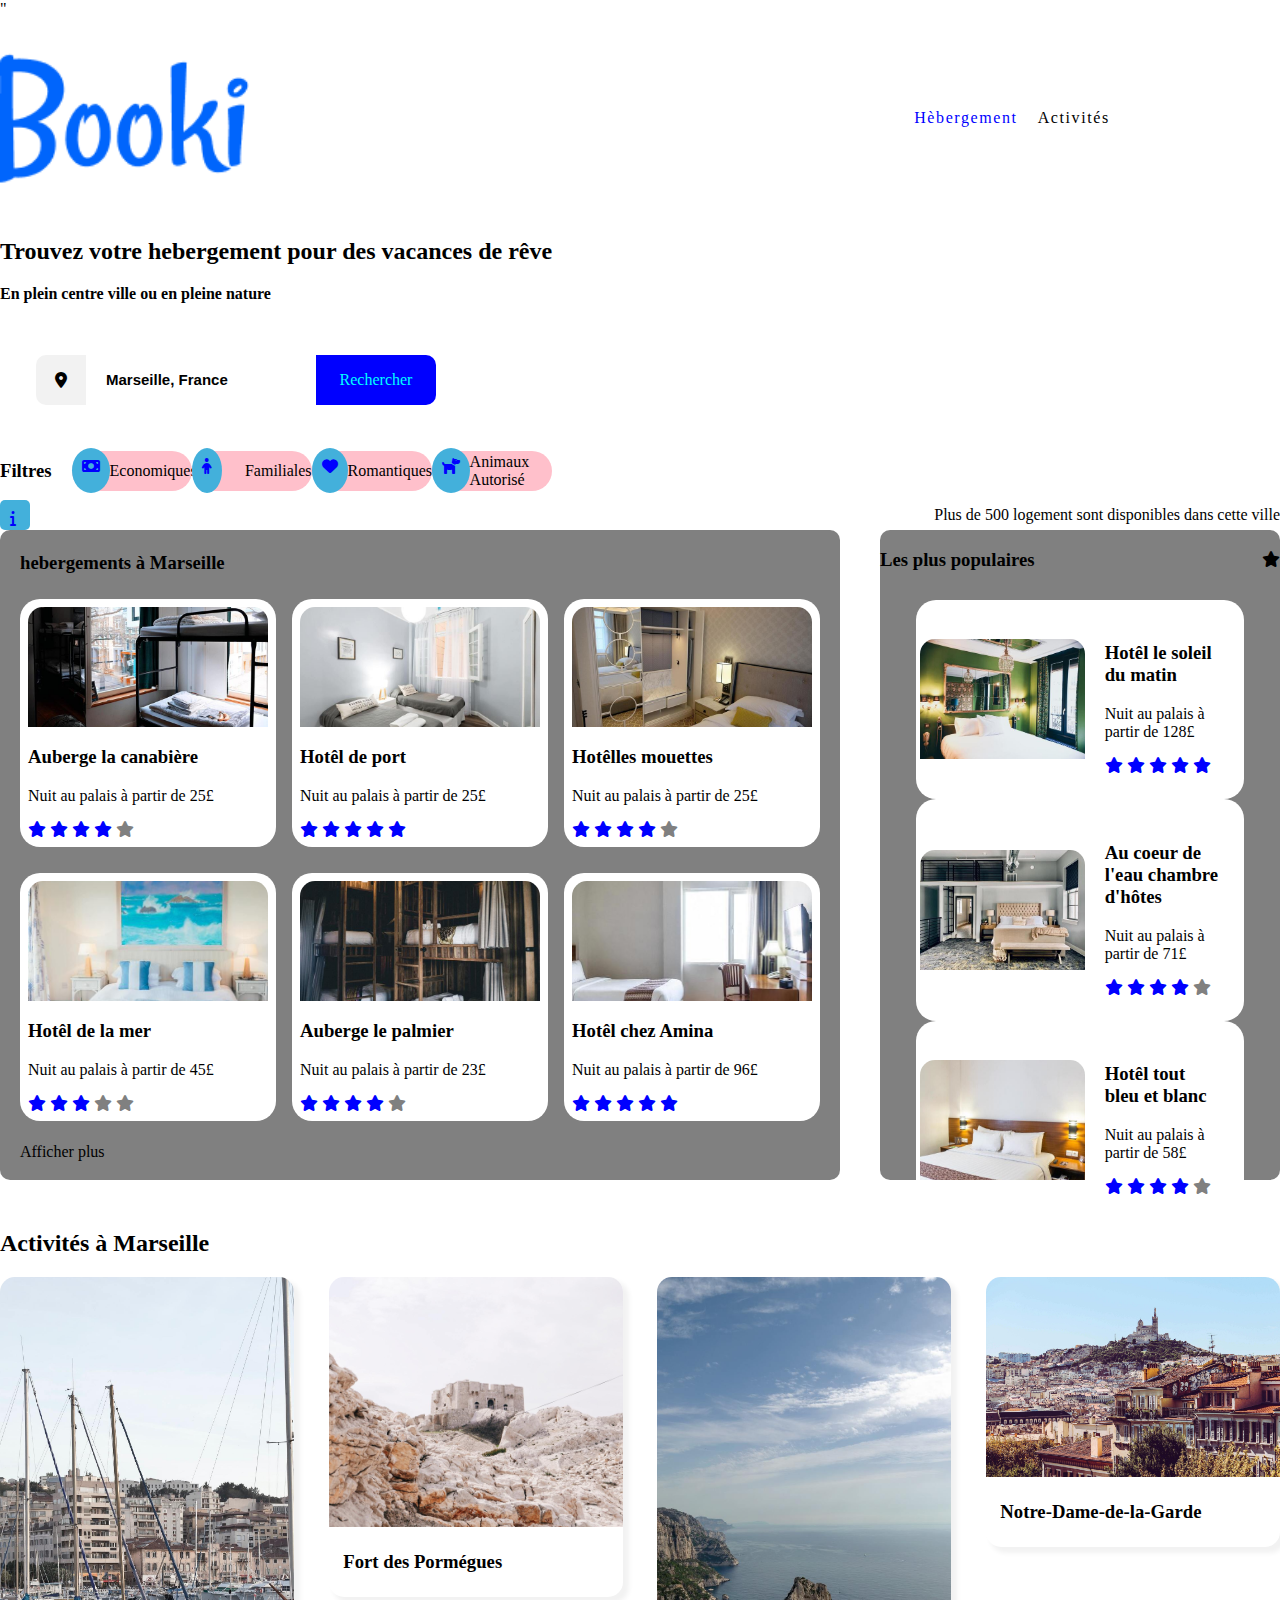
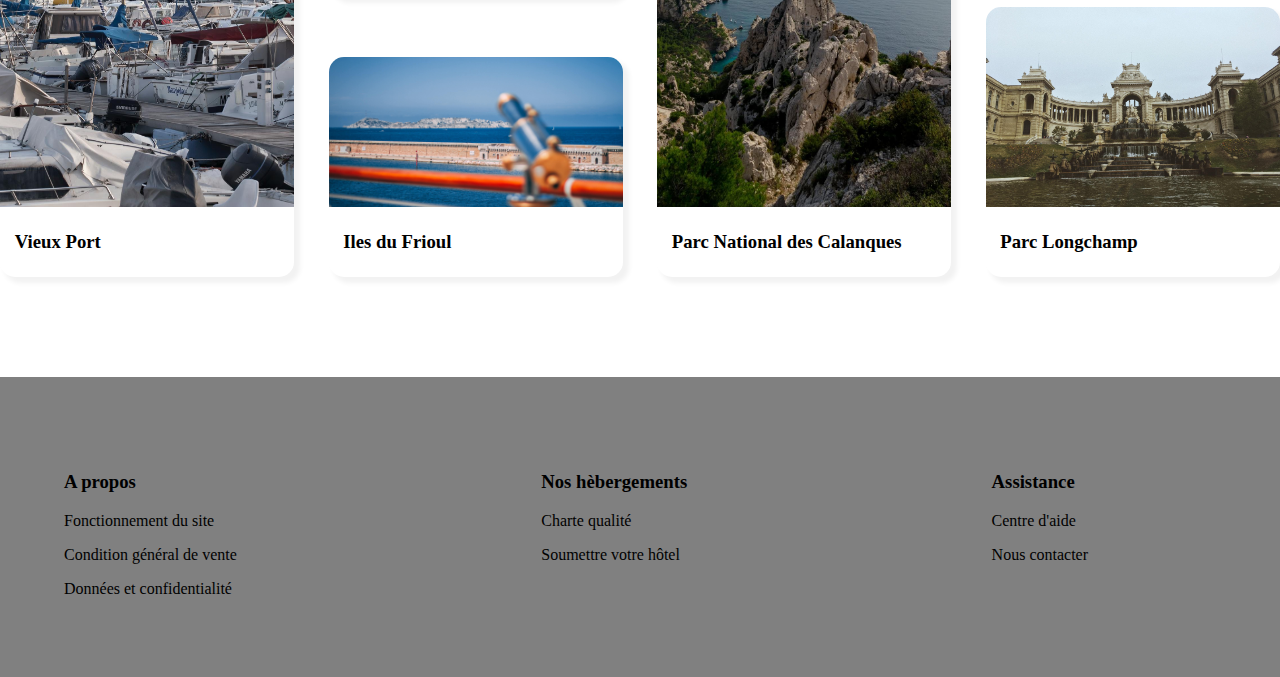
==== index.html @ 133c3113 "first commit" ====
<!DOCTYPE html>
<html lang="fr">

<head>
    <section>
        <meta charset="UTF-8">
        <meta http-equiv="X-UA-Compatible" content="IE=edge">
        <meta name="viewport" content="width=device-width, initial-scale=1.0">
        <title>Reservia</title>
        <link rel="stylesheet" href="styles.css" />
        <link rel="stylesheet" href="https://cdnjs.cloudflare.com/ajax/libs/font-awesome/6.4.0/css/all.min.css" />"
</head>

<body>
    <div <div class="main">
        <div class="NAV">
            <div class="header">
                <nav>
                    <div>
                        <div class="flexBetween">
                            <image src="./Image-booki/Booki@3x.png" alt="Logo Booki" width="120px" height="50px" />
                            <div class="sizeLiens flexAround">
                                <ul>
                                    <div class="sizeLien flexCentre bordureNave">
                                        <li><a class="colorLien13 texte" href="#Hèbergement">Hèbergement</a></li>
                                        <div class="sizeLien flexCentre bordureNave23">
                                            <li><a class="colorLien2 texte" href="#Activités">Activités</a></li>
                                        </div>
                                </ul>
                            </div>
                        </div>
                        <div class="container">
                            <div class="main">
                                <div class="section-title">
                                    <h2>Trouvez votre hebergement pour des vacances de rêve</h2>
                                    <p>En plein centre ville ou en pleine nature</p>
                                </div>
                                <form>
                                    <div>
                                        <div class="bordureSearch flexCentre">
                                            <div class="backGris flexCentre iconSize">
                                                <i class="fa-solid fa-location-dot"></i>
                                            </div>
                                            <div>
                                                <input class="recherche flexCentre bordureNone paddingSearch"
                                                    type="search" value="Marseille, France" />
                                            </div>
                                            <div class="backBleu flexCentre buttomSearch ">Rechercher</div>
                                        </div>
                                    </div>
                                </form>
                            </div>
                            <div class="filtre">
                                <div class="margFiltreTitre">
                                    <h3>Filtres</h3>
                                </div>
                                <div class=" flexBetween filtreTexteIcones">
                                    <div class="circle">
                                        <i class="fa-solid fa-money-bill fa-Ig filtreIcons flexCentre color"></i>
                                    </div>
                                    <div>Economiques</div>
                                </div>
                                <div class="flexBetween filtreTexteIcones">
                                    <div class="circle">
                                        <i class="fa-solid fa-child fa-Ig filtreIcons flexCentre color"></i>
                                    </div>
                                    <div>Familiales</div>
                                </div>
                                <div class="flexBetween filtreTexteIcones">
                                    <div class="circle">
                                       <i class="fa-solid fa-heart fa-Ig filtreIcons flexCentre color"></i>
                                    </div>
                                    <div>Romantiques</div>
                                </div>
                                <div class=" flexBetween filtreTexteIcones">
                                    <div class="circle">
                                         <i class="fa-solid fa-dog fa-Ig filtreIcons flexCentre color"></i>
                                    </div>
                                    <div class="filtreTexte flexCentre">Animaux Autorisé</div>
                                </div>
                            </div>
                            </form>
                </nav>
            </div>
        </div>
        <div class="Infos">
            <div class="parent-icons">
                <div class="flexBetween FiltreTexteIcones">
                    <div class="round">
                        <i class="fa fa-info color"></i> 
                    </div>
                    Plus de 500 logement sont disponibles dans cette ville   
                </div>
            </div>
        </div>
        </section>
        </header>
        <section class="flex-around">
            <div class="flexColumnAround size-hebergements backGris bloc-hebergements">
                <h3>hebergements à Marseille</h3>
                <div class="bloc1 flexBetween">
                    <div class="cube-hebergements">
                        <div class="cube-details-hebergement">
                            <div class="imghebergements1"></div>
                            <div>
                                <h3>Auberge la canabière</h3>
                                <p>Nuit au palais à partir de 25£</p>
                                <div><i class="fa-solid fa-star color"></i>
                                    <i class="fa-solid fa-star color"></i>
                                    <i class="fa-solid fa-star color"></i>
                                    <i class="fa-solid fa-star color"></i>
                                    <i class="fa-solid fa-star coleur"></i>
                                </div>
                            </div>
                        </div>
                    </div>
                    <div class="cube-hebergements">
                        <div>
                            <div class="imghebergements2"></div>
                            <div class="cube-details-hebergement">
                                <h3>Hotêl de port</h3>
                                <p>Nuit au palais à partir de 25£</p>
                                <div><i class="fa-solid fa-star color"></i>
                                    <i class="fa-solid fa-star color"></i>
                                    <i class="fa-solid fa-star color"></i>
                                    <i class="fa-solid fa-star color"></i>
                                    <i class="fa-solid fa-star color"></i>
                                </div>
                            </div>
                        </div>
                    </div>
                    <div class="cube-hebergements">
                        <div>
                            <div class="imghebergements3"></div>
                            <div class="cube-details-hebergement">
                                <h3>Hotêlles mouettes</h3>
                                <p>Nuit au palais à partir de 25£</p>
                                <div><i class="fa-solid fa-star color"></i>
                                    <i class="fa-solid fa-star color"></i>
                                    <i class="fa-solid fa-star color"></i>
                                    <i class="fa-solid fa-star color"></i>
                                    <i class="fa-solid fa-star coleur"></i>
                                </div>
                            </div>
                        </div>
                    </div>
                </div>
                <div class="bloc2 flexBetween">
                    <div class="cube-hebergements">
                        <div>
                            <div class="imghebergements4"></div>
                            <div class="cube-details-hebergement">
                                <h3>Hotêl de la mer</h3>
                                <p>Nuit au palais à partir de 45£</p>
                                <div><i class="fa-solid fa-star color"></i>
                                    <i class="fa-solid fa-star color"></i>
                                    <i class="fa-solid fa-star color"></i>
                                    <i class="fa-solid fa-star coleur"></i>
                                    <i class="fa-solid fa-star coleur"></i>
                                </div>
                            </div>
                        </div>
                    </div>
                    <div class="cube-hebergements">
                        <div>
                            <div class="imghebergements5"></div>
                            <div class="cube-details-hebergement">
                                <h3>Auberge le palmier</h3>
                                <p>Nuit au palais à partir de 23£</p>
                                <div><i class="fa-solid fa-star color"></i>
                                    <i class="fa-solid fa-star color"></i>
                                    <i class="fa-solid fa-star color"></i>
                                    <i class="fa-solid fa-star color"></i>
                                    <i class="fa-solid fa-star coleur"></i>
                                </div>
                            </div>
                        </div>
                    </div>
                    <div class="cube-hebergements">
                        <div>
                            <div class="imghebergements6"></div>
                            <div class="cube-details-hebergement">
                                <h3>Hotêl chez Amina</h3>
                                <p>Nuit au palais à partir de 96£</p>
                                <div><i class="fa-solid fa-star color"></i>
                                    <i class="fa-solid fa-star color"></i>
                                    <i class="fa-solid fa-star color"></i>
                                    <i class="fa-solid fa-star color"></i>
                                    <i class="fa-solid fa-star color"></i>
                                </div>
                            </div>
                        </div>
                    </div>


                </div>
                <p class="texteGras">Afficher plus</p>
            </div>
            <div class="flexColumnAround size-populaires backGris bloc-populaires">
             <div class="flexBetween">
                <h3>Les plus populaires</h3>                   
                    <div>
                        <i class="fa-solid fa-star"></i>
                </div>
            </div>
                <div class="bloc3 flexColumnBetween">
                    <div class="cube-imgpopulaires  flexBetween">
                            <div class="imgpopulairess1"></div>
                            <div class="cube-details-imgpopulaires">
                                <h3>Hotêl le soleil du matin</h3>
                                <p>Nuit au palais à partir de 128£</p>
                                <div><i class="fa-solid fa-star color"></i>
                                    <i class="fa-solid fa-star color"></i>
                                    <i class="fa-solid fa-star color"></i>
                                    <i class="fa-solid fa-star color"></i>
                                    <i class="fa-solid fa-star color"></i>
                                </div>
                            </div>
                    </div>
                    <div class="cube-imgpopulaires flexBetween">
                        
                            <div class="imgpopulairess2"></div>
                            <div class="cube-details-imgpopulaires">
                                <h3>Au coeur de l'eau chambre d'hôtes</h3>
                                <p>Nuit au palais à partir de 71£</p>
                                <div><i class="fa-solid fa-star color"></i>
                                    <i class="fa-solid fa-star color"></i>
                                    <i class="fa-solid fa-star color"></i>
                                    <i class="fa-solid fa-star color"></i>
                                    <i class="fa-solid fa-star coleur"></i>
                                </div>
                            </div>
                        
                    </div>
                    <div class="cube-imgpopulaires flexBetween">
                     
                            <div class="imgpopulairess3"></div>
                            <div class="cube-details-imgpopulaires">
                                <h3>Hotêl tout bleu et blanc</h3>
                                <p>Nuit au palais à partir de 58£</p>
                                <div><i class="fa-solid fa-star color"></i>
                                    <i class="fa-solid fa-star color"></i>
                                    <i class="fa-solid fa-star color"></i>
                                    <i class="fa-solid fa-star color"></i>
                                    <i class="fa-solid fa-star coleur"></i>
                                </div>
                            </div>
                     
                    </div>
                </div>
            </div>
        </section>
        <section class="Activités">
            <h2>Activités à Marseille</h2>
            <div class="blocActivités flexBetween">
                <div class="cubeActivités flexColumnCentre">
                    <div class="imgActivités1"></div>
                    <div class="hauteurTitre titreActivités">
                        <h3>Vieux Port</h3>
                    </div>
                </div>

                <div class="blocActivités2356 flexColumnBetween">
                    <div class="cubeActivités2356 flexColumnCentre">
                        <div class="imgActivités2"></div>
                        <div class="hauteurTitre titreActivités">
                            <h3>Fort des Pormégues</h3>
                        </div>
                    </div>

                    <div class="cubeActivités2356 flexColumnCentre">
                        <div class="imgActivités3"></div>
                        <div class="hauteurTitre titreActivités">
                            <h3>Iles du Frioul</h3>
                        </div>
                    </div>
                </div>
                <div class="cubeActivités flexColumnCentre">
                    <div class="imgActivités4"></div>
                    <div class="hauteurTitre titreActivités">
                        <h3>Parc National des Calanques</h3>
                    </div>
                </div>

                <div class="blocActivités2356 flexColumnBetween">
                    <div class="cubeActivités2356 flexColumnCentre">
                        <div class="imgActivités5"></div>
                        <div class="hauteurTitre titreActivités">
                            <h3>Notre-Dame-de-la-Garde</h3>
                        </div>
                    </div>

                    <div class="cubeActivités2356 flexColumnCentre">
                        <div class="imgActivités6"></div>
                        <div class="hauteurTitre titreActivités">
                            <h3>Parc Longchamp</h3>
                        </div>
                    </div>
                </div>
            </div>
        </section>
        <footer>
            <div class=" footer backGris flexBetween">
                <div class="margeBlocFoot1 taillesBlooFoot">
                    <h3>A propos</h3>
                    <p>Fonctionnement du site</p>
                    <p>Condition général de vente </p>
                    <p>Données et confidentialité</p>
                </div>
                <div class="taillesBlooFoot">
                    <h3>Nos hèbergements</h3>
                    <p>Charte qualité</p>
                    <p>Soumettre votre hôtel</p>
                </div>
                <div class="margeBlocFoot3 taillesBlooFoot">
                    <h3>Assistance</h3>
                    <p>Centre d'aide</p>
                    <p>Nous contacter </p>
                </div>
            </div>
        </footer>
</body>

</html>
---- styles.css ----
/* GENERAL */
.flexCentre {
    display: flex;
    justify-content: center;
    align-items: center;
}
.flexAround {
    display: flex;
    justify-content: space-around;
    align-items: center;
}
.flexBetween {
    display: flex;
    justify-content: space-between;
    align-items: center;
}
.flexColumnCentre {
    display: flex;
    flex-direction: column;
    justify-content: center;
    align-items: center;
}
.flexColumnAround {
    display: flex;
    flex-direction: column;
    justify-content: space-around;
}
.flexColumnBetween {
    display: flex;
    flex-direction: column;
    justify-content: space-between;
    align-items: center;
}
.circle {
    width: auto;
    height: 62%;
    padding: 10px;
    background-color: rgb(67, 176, 219);
    border-radius: 100%;
}
.filtreTexteIcones {
    height: 40px;
    width: 120px;
    background-color: pink;
    border-radius: 50px;
}
.c {
    text-decoration: none;
}
.bordureNone {
    border: none;
}
.section-title {
    font-weight: bold;
}
.color {
    color: blue;
}
.coleur {
    color: grey;
}
.colorBleu {
    background-color: blue;
}
.colorBleuClair {
    background-color: #deebff;
}
.colorGris {
    background-color: #f2f2f2;
}
.backBleu {
    background-color: blue;
}
.backBleuClair {
    background-color: #deebff;
}
.backGris {
    background-color: #f2f2f2;
}
/* NAV*/
.sizeNav {
    height: 100px;
}
.sizeLiens {
    width: 45%;
}
.sizeLien {
    width: 140px;
    height: 99px;
}
.colorLien13 {
    color: blue;
}
.colorLien2 {
    color: black;
}
.bordureNav {
    border-top: 1px solid blue;
}
.bordureNav23 {
border-top: 1px solid transparent;
}
.margLogo {
    margin-bottom: 7px;
}
.texte {
    text-decoration: none;
}
/* INFO ICONS */
.info {
    display: flex;
    align-items: center;
}
.round {
    width: 10px;
    height: 10px;
    padding: 10px;
    background-color: rgb(67, 176, 219);
    border-radius: 5px;
}
.parentIcons {
    width: 20px;
    height: 20px;
    border: 2px solid white;
    border-radius: 25px;
    margin-right: 5px;
}
/* HEBERGEMENTS */
.flex-around {
    display: flex;
}
.size-hebergements {
    flex: 2;
    width: 85%;
    height: 650px;
    margin-right: 20px;
    border-radius: 10px;
    background-color: grey;
}
.bloc-hebergements {
    padding-left: 20px;
    padding-right: 20px;
    display: flex;
}
.bloc1 {
    margin-bottom: 10px;
}
.bloc2 {
    margin-top: 10px;
}
.cube-hebergements {
    width: 30%;
    height: auto;
    background-color: white;
    padding: 1%;
    border-radius: 20px;
} 
.cube-details-hebergements {
    width: 90%;
}
.size-populaires{
    flex: 1;
    width: 15%;
    height: 650px;
    margin-left: 20px;
    border-radius: 10px;
    background-color: grey;
}
.imghebergements1 {
    background-image: url(./Image-booki/hebergements/4_small/marcus-loke-WQJvWU_HZFo-unsplash.jpg);
    background-size: cover;
    background-position: center;
    width: 100%;
    height: 120px;
    border-radius: 15px 15px 0 0;
}
.imghebergements2 {
    background-image: url(./Image-booki/hebergements/4_small/fred-kleber-gTbaxaVLvsg-unsplash.jpg);
    background-size: cover;
    background-position: center;
    width: 100%;
    height: 120px;
    border-radius: 15px 15px 0 0;
}
.imghebergements3 {
    background-image: url(./Image-booki/hebergements/4_small/reisetopia-B8WIgxA_PFU-unsplash.jpg);
    background-size: cover;
    background-position: center;
    width: 100%;
    height: 120px;
    border-radius: 15px 15px 0 0;
}
.imghebergements4 {
    background-image: url(./Image-booki/hebergements/4_small/annie-spratt-Eg1qcIitAuA-unsplash.jpg);
    background-size: cover;
    background-position: center;
    width: 100%;
    height: 120px;
    border-radius: 15px 15px 0 0;
}
.imghebergements5 {
    background-image: url(./Image-booki/hebergements/4_small/nicate-lee-kT-ZyaiwBe0-unsplash.jpg);
    background-size: cover;
    background-position: center;
    width: 100%;
    height: 120px;
    border-radius: 15px 15px 0 0;
}
.imghebergements6 {
    background-image: url(./Image-booki/hebergements/4_small/febrian-zakaria-M6S1WvfW68A-unsplash.jpg);
    background-size: cover;
    background-position: center;
    width: 100%;
    height: 120px;
    border-radius: 15px 15px 0 0;
}

/* POPULAIRES */
.flex-around {
    display: flex;
}
.bloc3 {
    margin-top: 10px;
}
.cube-imgpopulaires {
    width: 80%;
    height: auto;
    background-color: white;
    padding: 1%;
    border-radius: 20px;
    
} 
.cube-details-imgpopulaires {
    width: 70%;
    margin: 20px;
}
.imgpopulairess1 {
    background-image: url(./Image-booki/hebergements/4_small/emile-guillemot-Bj_rcSC5XfE-unsplash.jpg);
    background-size: cover;
    background-position: center;
    width: 100%;
    height: 120px;
    border-radius: 15px 15px 0 0;
}
.imgpopulairess2 {
    background-image: url(./Image-booki/hebergements/4_small/aw-creative-VGs8z60yT2c-unsplash.jpg);
    background-size: cover;
    background-position: center;
    width: 100%;
    height: 120px;
    border-radius: 15px 15px 0 0;
}
.imgpopulairess3 {
    background-image: url(./Image-booki/hebergements/4_small/febrian-zakaria-sjvU0THccQA-unsplash.jpg);
    background-size: cover;
    background-position: center;
    width: 100%;
    height: 120px;
    border-radius: 15px 15px 0 0;
}
/* ACTIVITES */
.Activités {
    margin-top: 50px;
    margin-bottom: 50px;
}
.blocActivités {
    width: 100%;
    height: 600px;
}
.blocActivités2356 {
    width: 23%;
    height: 600px;
}
/* reglage bloc */ 
.cubeActivités {
    width: 23%;
    border-radius: 15PX;
    box-shadow: 5px 5px 5px 1px #f2f2f2;
}
.cubeActivités2356 {
    width: 100%;
    border-radius: 15px;
    box-shadow: 5px 5px 5px 1px #f2f2f2;
}
/* fin reglage bloc*/
.hauteurTitre {
    height: 70px;
}
.titreActivités {
    display: flex;
    justify-content: flex-start;
    align-items: center;
    padding-left: 5%;
    width: 95%;
}
.imgActivités1 {
    background-image: url(./Image-booki/2_large/Bateau.jpg);
    background-size: cover;
    background-position: center;
    width: 100%;
    height: 530px;
    border-radius: 15px 15px 0 0;
}
.imgActivités2 {
    background-image: url(./Image-booki/2_large/Rocher.jpg);
    background-size: cover;
    background-position: center;
    width: 100%;
    height: 250px;
    border-radius: 15px 15px 0 0;
}
.imgActivités3 {
    background-image: url(./Image-booki/2_large/Ocean.jpg);
    background-size: cover;
    background-position: center;
    width: 100%;
    height: 150px;
    border-radius: 15px 15px 0 0;
}
.imgActivités4 {
    background-image: url(./Image-booki/2_large/Ciel.jpg);
    background-size: cover;
    background-position: center;
    width: 100%;
    height: 530px;
    border-radius: 15px 15px 0 0;
}
.imgActivités5 {
    background-image: url(./Image-booki/2_large/Maison.jpg);
    background-size: cover;
    background-position: center;
    width: 100%;
    height: 200px;
    border-radius: 15px 15px 0 0;
}
.imgActivités6 {
    background-image: url(./Image-booki/2_large/Palais.jpg);
    background-size: cover;
    background-position: center;
    width: 100%;
    height: 200px;
    border-radius: 15px 15px 0 0;
}
/* footer */
.footer {
    height: 300px;
    margin-top: 100px;
    background-color: grey;
}
.taillesBlooFoot {
    height: 150px;
}
.margeBlocFoot1 {
    margin-left: 5%;
}
.margeBlocFoot3 {
    margin-right: 15%;
}
/* IMAGE */
img {
    width: 250px;
    height: 200px;
    object-fit: cover;
}
.left-images {
    display: inline;
    width: 60%;
    height: 100%;
}
.right-images {
    display: inline;
    width: 30%;
    height: 100%;
}
.menu {
    display: flex;
    justify-content: space-between;
    width: fit-content;
}
.menu-column{
     width: 30%;
}
.menu-column h4{
    text-transform: capitalize;
    font-size: 26px;
    font-weight: 500;
}
.menu-content {
    color: black;
    font-style: normal;
}
.paddingSearch {
    padding-left: 20px;
}
.recherche {
    height: 50px;
    width: 230px;
    font-size: 18px;
    color: black;
    font-weight: bold;
}
.iconSize {
    height: 50px;
    width: 50px;
    border-radius: 10px 0 0 10px;
}
.buttomSearch {
    height: 50px;
    width: 120px;
    color: white;
}
/*HEADER */
.bordureSearch {
    width: 400px;
    border-radius: 10px;
    border: 0.5px solid white;
}
.paddingSearch {
    padding-left: 20px;
}
.recherche{
 height: 50px;
 width: 230px;
 font-size: 18px;
 color: black;
 font-weight: bold;
}
.iconSize {
height: 50px;
width: 50px;
border-radius: 10px 0 0 10px;
}
.cc{
    height: 50px;
    width: 120px;
    color: white;
    cursor: pointer;
    border-radius: 0 10px 0 10px;
}
body{
    margin: 0px;
    padding: 0px;
    box-sizing: border-box;
}
nav ul li {
    list-style-type: none;
    display: inline-block;
    padding: 10px;
}
nav ul li a{
color: blue;
letter-spacing: 0.1rem;
}
form{
    padding: 35px;
}
input[type="search"]{
    font-size: 15px;
}
.buttomSearch {
    height: 50px;
    width: 120px;
    color: aqua;
    cursor: pointer;
    border-radius: 0 10px 10px 0;
}
/* Filtres */
.margFiltre {
    margin-top: 50px;
    margin-bottom: 40px;
}
.filtre {
    display: flex;
    align-items: center;
}
.margFiltreTitre {
    margin-right: 20px;
}
.filtreTexteIcons {
    border: 2px solid cornsilk;
    height: 50px;
    border-radius: 30px;
    margin-right: 20px;
}
.filtreTexteIcons:hover > .filtreTexte {
    color: blue;
}
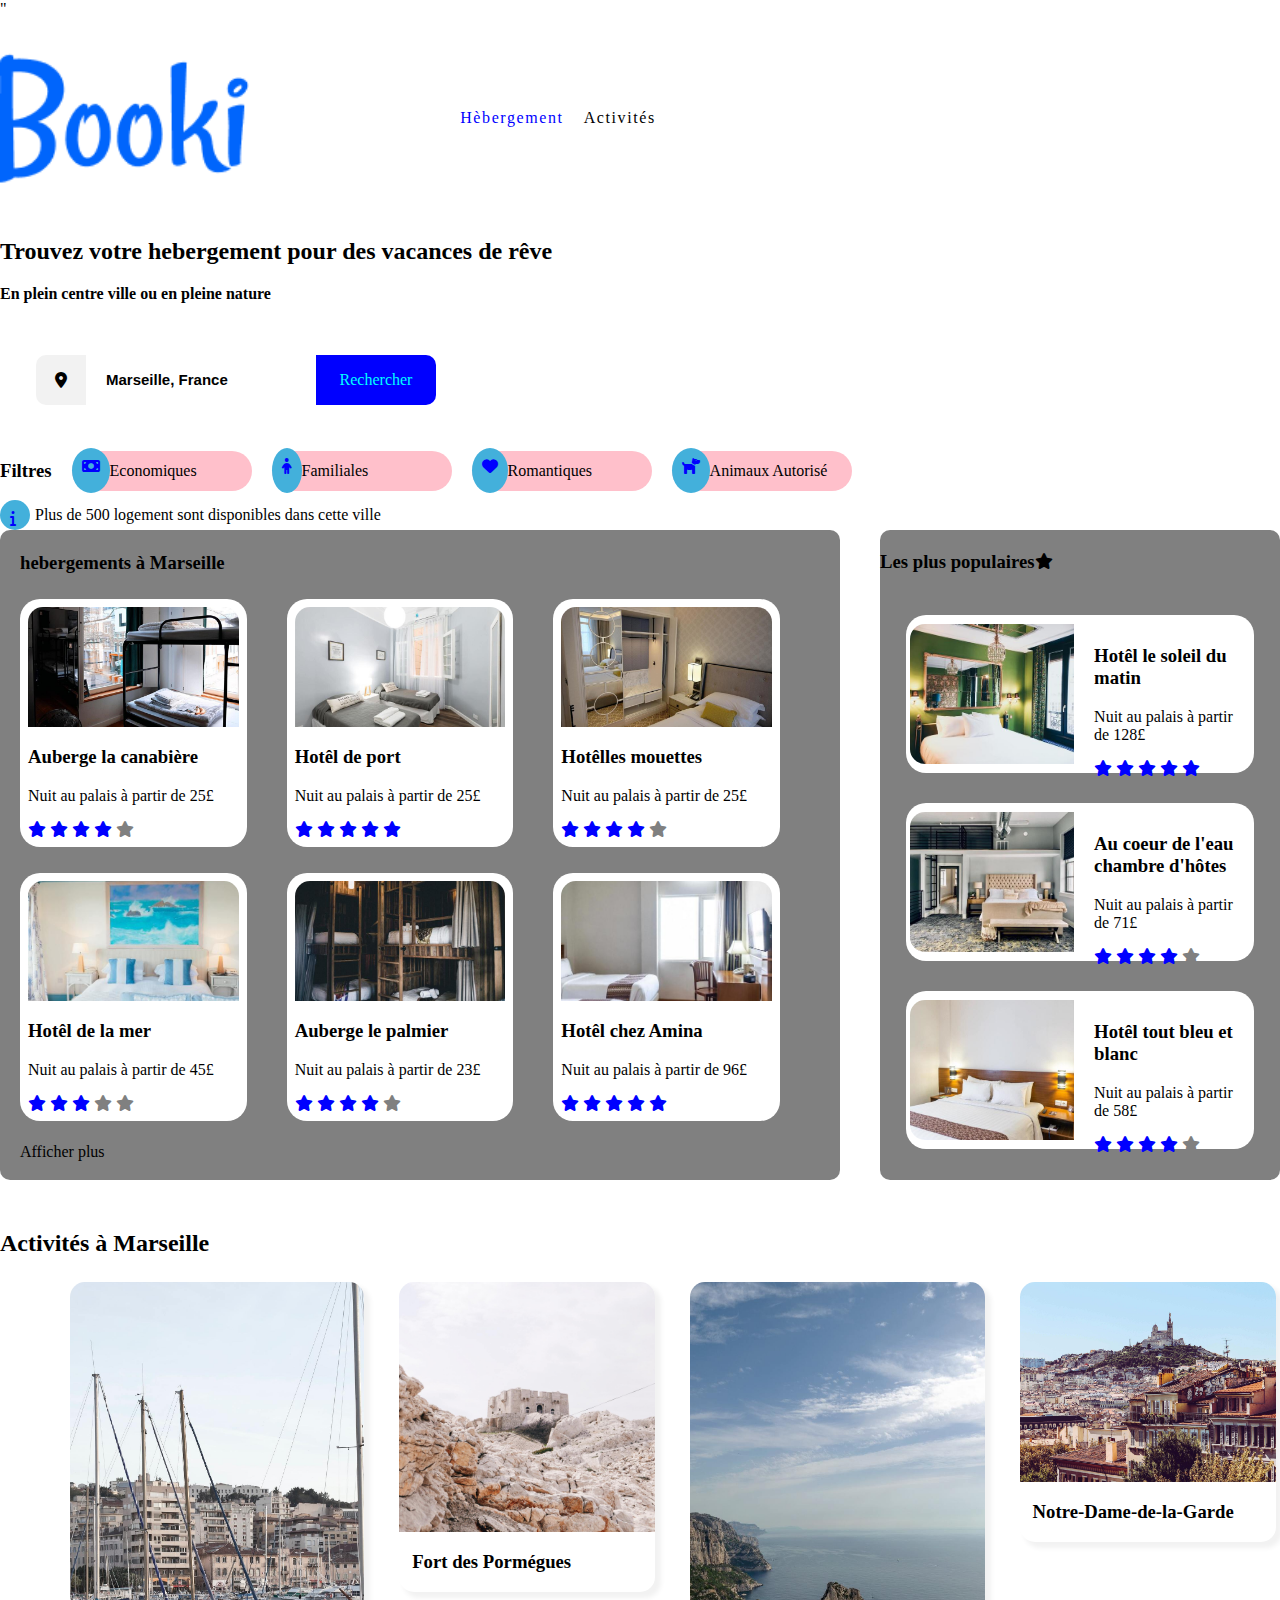
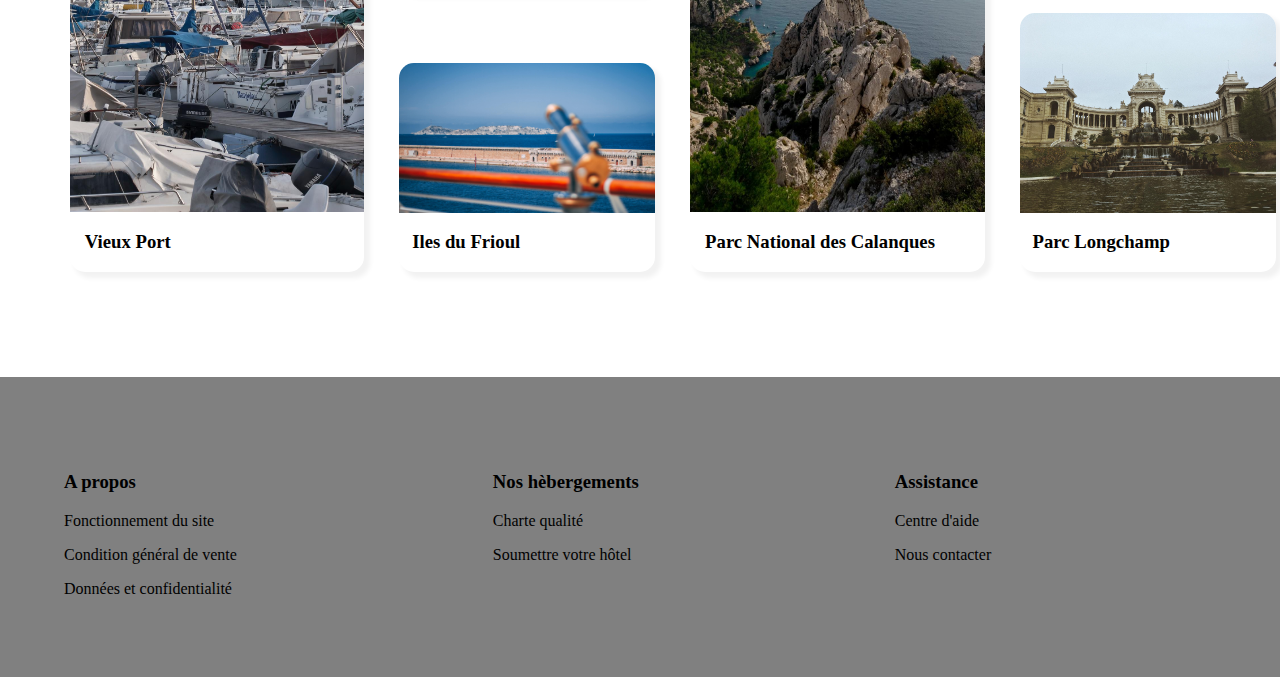
==== commit bb275bfd: "third commit" ====
--- a/index.html
+++ b/index.html
@@ -9,10 +9,11 @@
         <title>Reservia</title>
         <link rel="stylesheet" href="styles.css" />
         <link rel="stylesheet" href="https://cdnjs.cloudflare.com/ajax/libs/font-awesome/6.4.0/css/all.min.css" />"
+    </section>
 </head>
 
 <body>
-    <div <div class="main">
+    <div class="main">
         <div class="NAV">
             <div class="header">
                 <nav>
@@ -22,10 +23,11 @@
                             <div class="sizeLiens flexAround">
                                 <ul>
                                     <div class="sizeLien flexCentre bordureNave">
-                                        <li><a class="colorLien13 texte" href="#Hèbergement">Hèbergement</a></li>
+                                        <li><a class="colorBlue decorationNone texte" href="#Hèbergement">Hèbergement</a></li>
                                         <div class="sizeLien flexCentre bordureNave23">
-                                            <li><a class="colorLien2 texte" href="#Activités">Activités</a></li>
+                                            <li><a class="colorLien2 decorationNone texte" href="#Activités">Activités</a></li>
                                         </div>
+                                    </div>
                                 </ul>
                             </div>
                         </div>
@@ -80,6 +82,8 @@
                                 </div>
                             </div>
                             </form>
+                        </div>
+                    </div>
                 </nav>
             </div>
         </div>
@@ -281,7 +285,6 @@
                         <h3>Parc National des Calanques</h3>
                     </div>
                 </div>
-
                 <div class="blocActivités2356 flexColumnBetween">
                     <div class="cubeActivités2356 flexColumnCentre">
                         <div class="imgActivités5"></div>
@@ -289,7 +292,6 @@
                             <h3>Notre-Dame-de-la-Garde</h3>
                         </div>
                     </div>
-
                     <div class="cubeActivités2356 flexColumnCentre">
                         <div class="imgActivités6"></div>
                         <div class="hauteurTitre titreActivités">
@@ -307,7 +309,7 @@
                     <p>Condition général de vente </p>
                     <p>Données et confidentialité</p>
                 </div>
-                <div class="taillesBlooFoot">
+                <div class="margeBlocFoot2 taillesBlooFoot">
                     <h3>Nos hèbergements</h3>
                     <p>Charte qualité</p>
                     <p>Soumettre votre hôtel</p>
@@ -319,6 +321,7 @@
                 </div>
             </div>
         </footer>
+     </div>
 </body>
 
 </html>--- a/styles.css
+++ b/styles.css
@@ -9,9 +9,14 @@
     justify-content: space-around;
     align-items: center;
 }
+.flexBetweens {
+    display: flex;
+    justify-content: between;
+    align-items: center;
+}
 .flexBetween {
     display: flex;
-    justify-content: space-between;
+    justify-content: between;
     align-items: center;
 }
 .flexColumnCentre {
@@ -40,12 +45,10 @@
 }
 .filtreTexteIcones {
     height: 40px;
-    width: 120px;
+    width: 180px;
     background-color: pink;
     border-radius: 50px;
-}
-.c {
-    text-decoration: none;
+    margin-right: 20px;
 }
 .bordureNone {
     border: none;
@@ -116,7 +119,8 @@
     height: 10px;
     padding: 10px;
     background-color: rgb(67, 176, 219);
-    border-radius: 5px;
+    border-radius: 25px;
+    margin-right: 5px;
 }
 .parentIcons {
     width: 20px;
@@ -154,6 +158,7 @@
     background-color: white;
     padding: 1%;
     border-radius: 20px;
+    margin-right: 40px;
 } 
 .cube-details-hebergements {
     width: 90%;
@@ -220,43 +225,45 @@
     display: flex;
 }
 .bloc3 {
-    margin-top: 10px;
+    margin-top: 20px;
 }
 .cube-imgpopulaires {
-    width: 80%;
-    height: auto;
+    width: 85%;
+    height: 150px;
     background-color: white;
     padding: 1%;
     border-radius: 20px;
-    
+    margin-bottom: 30px;
 } 
 .cube-details-imgpopulaires {
-    width: 70%;
-    margin: 20px;
+    width: 95%;
+    height: 140px;
+    margin-top: 5px;
+    margin-left: 20px;
 }
 .imgpopulairess1 {
     background-image: url(./Image-booki/hebergements/4_small/emile-guillemot-Bj_rcSC5XfE-unsplash.jpg);
     background-size: cover;
     background-position: center;
     width: 100%;
-    height: 120px;
-    border-radius: 15px 15px 0 0;
+    height: 140px;
+    border-radius: 15px 0 0 15px;
 }
 .imgpopulairess2 {
     background-image: url(./Image-booki/hebergements/4_small/aw-creative-VGs8z60yT2c-unsplash.jpg);
     background-size: cover;
     background-position: center;
     width: 100%;
-    height: 120px;
-    border-radius: 15px 15px 0 0;
+    height: 140px;
+    border-radius: 15px 0 0 15px;
 }
 .imgpopulairess3 {
     background-image: url(./Image-booki/hebergements/4_small/febrian-zakaria-sjvU0THccQA-unsplash.jpg);
     background-size: cover;
     background-position: center;
     width: 100%;
-    height: 120px;
-    border-radius: 15px 15px 0 0;
+    height: 140px;
+    border-radius: 15px 0 0 15px;
 }
 /* ACTIVITES */
 .Activités {
@@ -268,22 +275,24 @@
     height: 600px;
 }
 .blocActivités2356 {
-    width: 23%;
-    height: 600px;
+    width: 20%;
+    height: 590px;
 }
 /* reglage bloc */ 
 .cubeActivités {
     width: 23%;
     border-radius: 15PX;
+    margin-left: 70px;
     box-shadow: 5px 5px 5px 1px #f2f2f2;
 }
 .cubeActivités2356 {
     width: 100%;
     border-radius: 15px;
+    margin-left: 70px;
     box-shadow: 5px 5px 5px 1px #f2f2f2;
 }
 /* fin reglage bloc*/
-.hauteurTitre {
+.hauteur {
     height: 70px;
 }
 .titreActivités {
@@ -353,8 +362,11 @@
 .margeBlocFoot1 {
     margin-left: 5%;
 }
+.margeBlocFoot2 {
+    margin-left: 20%;
+}
 .margeBlocFoot3 {
-    margin-right: 15%;
+    margin-left: 20%;
 }
 /* IMAGE */
 img {
@@ -482,7 +494,8 @@
     border-radius: 30px;
     margin-right: 20px;
 }
-.filtreTexteIcons:hover > .filtreTexte {
+.filtreTexteIcons:hover > 
+.filtreTexte {
     color: blue;
 }
 
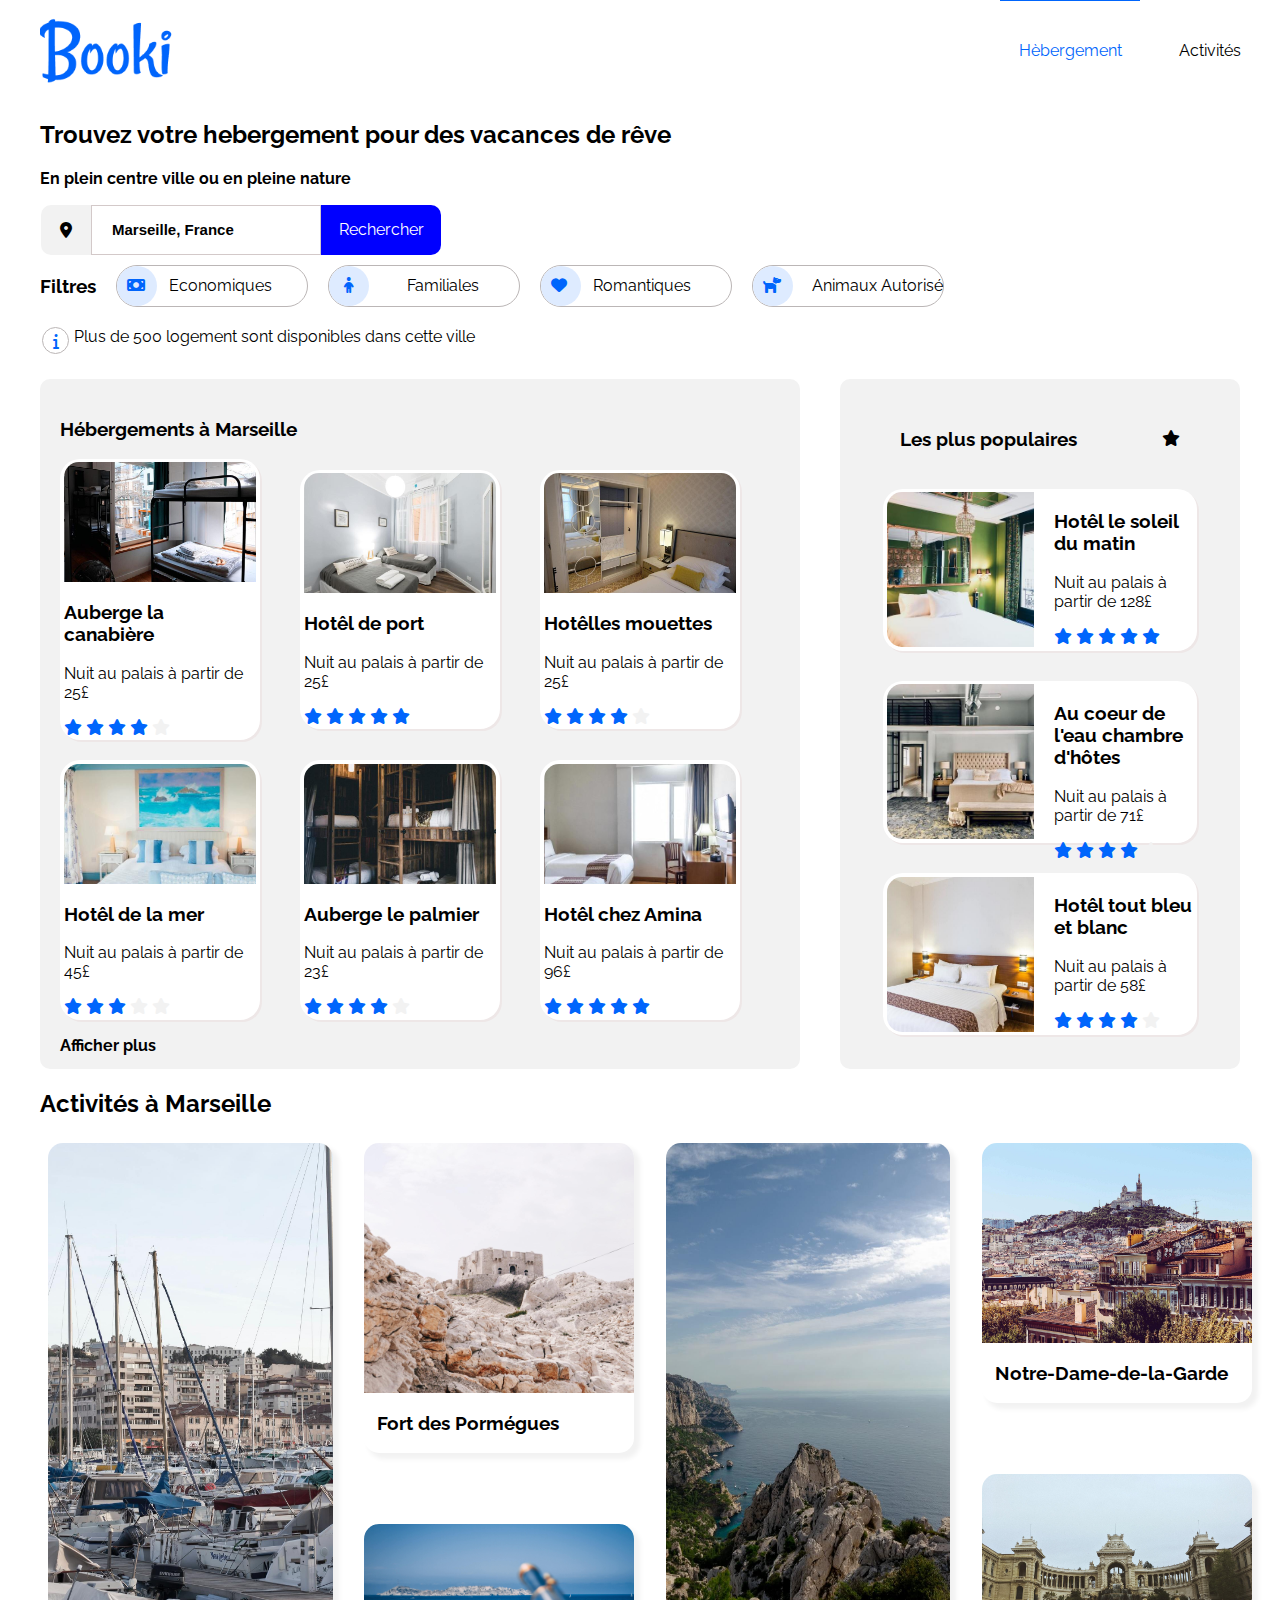
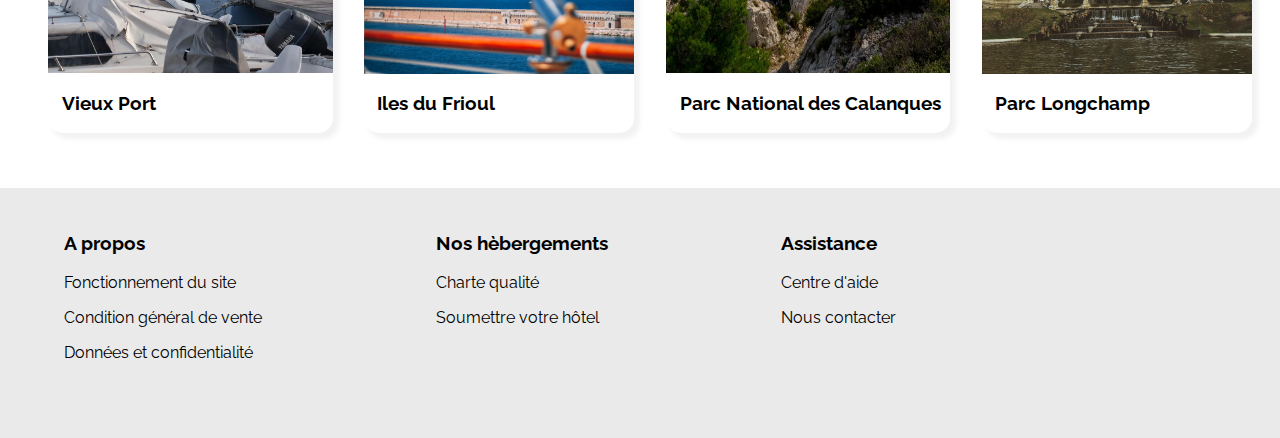
==== commit ca8b1790: "file valid" ====
--- a/index.html
+++ b/index.html
@@ -1,34 +1,33 @@
 <!DOCTYPE html>
-<html lang="fr">
+<html lang="en">
 
 <head>
-    <section>
         <meta charset="UTF-8">
         <meta http-equiv="X-UA-Compatible" content="IE=edge">
         <meta name="viewport" content="width=device-width, initial-scale=1.0">
-        <title>Reservia</title>
-        <link rel="stylesheet" href="styles.css" />
-        <link rel="stylesheet" href="https://cdnjs.cloudflare.com/ajax/libs/font-awesome/6.4.0/css/all.min.css" />"
-    </section>
+        <title>Booki</title>
+        <link rel="stylesheet" href="styles.css" >
+        <link rel="stylesheet" href="https://cdnjs.cloudflare.com/ajax/libs/font-awesome/6.4.0/css/all.min.css" >
+        <link rel="stylesheet" href="https://fonts.google.com/specimen/Raleway" >
 </head>
 
 <body>
     <div class="main">
         <div class="NAV">
             <div class="header">
-                <nav>
-                    <div>
-                        <div class="flexBetween">
-                            <image src="./Image-booki/Booki@3x.png" alt="Logo Booki" width="120px" height="50px" />
-                            <div class="sizeLiens flexAround">
-                                <ul>
-                                    <div class="sizeLien flexCentre bordureNave">
-                                        <li><a class="colorBlue decorationNone texte" href="#Hèbergement">Hèbergement</a></li>
-                                        <div class="sizeLien flexCentre bordureNave23">
-                                            <li><a class="colorLien2 decorationNone texte" href="#Activités">Activités</a></li>
-                                        </div>
-                                    </div>
-                                </ul>
+                <nav class="size-nav">
+                    <div class="send">
+                        <div class="size-liens flex-between">
+                            <img src="./Image-booki/Booki@3x.png"
+                            alt="logo Booki" class="size-lien" >
+                            <div class="flex-around">
+                                <!--on rajoute une div qui englobe les deux liens Hèbergement et Activités-->
+                                    <div class="size-lien flex-centre bordure-nav3">
+                                        <a class="color decorationNone texte" href="#Hèbergement">Hèbergement</a>
+                                    </div>
+                                    <div class="size-lien flex-centre bordure-nav">
+                                        <a class="color-lien2 decoration-none texte" href="#Activités">Activités</a>
+                                    </div>  
                             </div>
                         </div>
                         <div class="container">
@@ -37,72 +36,67 @@
                                     <h2>Trouvez votre hebergement pour des vacances de rêve</h2>
                                     <p>En plein centre ville ou en pleine nature</p>
                                 </div>
-                                <form>
                                     <div>
-                                        <div class="bordureSearch flexCentre">
-                                            <div class="backGris flexCentre iconSize">
+                                        <div class="bordure-search flex-centre">
+                                            <div class="back-gris flex-centre icon-size">
                                                 <i class="fa-solid fa-location-dot"></i>
                                             </div>
                                             <div>
-                                                <input class="recherche flexCentre bordureNone paddingSearch"
-                                                    type="search" value="Marseille, France" />
+                                                <input class="recherche bordure-none padding-search"
+                                                    type="search" value="Marseille, France" >
                                             </div>
-                                            <div class="backBleu flexCentre buttomSearch ">Rechercher</div>
+                                            <div class="back-bleu flex-centre buttom-search ">Rechercher</div>
                                         </div>
                                     </div>
-                                </form>
-                            </div>
-                            <div class="filtre">
-                                <div class="margFiltreTitre">
+                            </div>
+                            <div class="filtre tailles-blooFoot">
+                                <div class="marg-filtre-titre">
                                     <h3>Filtres</h3>
                                 </div>
-                                <div class=" flexBetween filtreTexteIcones">
+                                <div class="flex-betweens filtre-texte-icone">
                                     <div class="circle">
-                                        <i class="fa-solid fa-money-bill fa-Ig filtreIcons flexCentre color"></i>
-                                    </div>
-                                    <div>Economiques</div>
-                                </div>
-                                <div class="flexBetween filtreTexteIcones">
+                                        <i class="fa-solid fa-money-bill fa-Ig filtre-icons flex-centre color"></i>
+                                    </div>
+                                    <div class="su">Economiques</div>
+                                </div>
+                                <div class="flex-betweens filtre-texte-icone">
                                     <div class="circle">
-                                        <i class="fa-solid fa-child fa-Ig filtreIcons flexCentre color"></i>
-                                    </div>
-                                    <div>Familiales</div>
-                                </div>
-                                <div class="flexBetween filtreTexteIcones">
+                                        <i class="fa-solid fa-child fa-Ig filtre-icons flex-centre color sends2"></i>
+                                    </div>
+                                    <div class="sun">Familiales</div>
+                                </div>
+                                <div class="flex-betweens filtre-texte-icone">
                                     <div class="circle">
-                                       <i class="fa-solid fa-heart fa-Ig filtreIcons flexCentre color"></i>
-                                    </div>
-                                    <div>Romantiques</div>
-                                </div>
-                                <div class=" flexBetween filtreTexteIcones">
+                                       <i class="fa-solid fa-heart fa-Ig filtre-icons flex-centre color"></i>
+                                    </div>
+                                    <div class="sun">Romantiques</div>
+                                </div>
+                                <div class=" flex-betweens filtre-texte-icone">
                                     <div class="circle">
                                          <i class="fa-solid fa-dog fa-Ig filtreIcons flexCentre color"></i>
                                     </div>
-                                    <div class="filtreTexte flexCentre">Animaux Autorisé</div>
-                                </div>
-                            </div>
-                            </form>
+                                    <div class="filtreTexte flexCentre sends1">Animaux Autorisé</div>
+                                </div>
+                            </div>
                         </div>
                     </div>
                 </nav>
             </div>
         </div>
-        <div class="Infos">
-            <div class="parent-icons">
-                <div class="flexBetween FiltreTexteIcones">
+        <div class="info tailles-blooFoot">
+            <div class="parent-icons send sams sam">
+                <div class="flex-start filtre-texte-icones" >
                     <div class="round">
-                        <i class="fa fa-info color"></i> 
+                        <i class="fa fa-info color sa"></i> 
                     </div>
                     Plus de 500 logement sont disponibles dans cette ville   
                 </div>
             </div>
         </div>
-        </section>
-        </header>
-        <section class="flex-around">
-            <div class="flexColumnAround size-hebergements backGris bloc-hebergements">
-                <h3>hebergements à Marseille</h3>
-                <div class="bloc1 flexBetween">
+        <section class="flex-around send">
+            <div id="Hèbergement" class="flex-column-around size-hebergements back-gris bloc-hebergements">
+                <h3>Hébergements à Marseille</h3>
+                <div class="bloc1 flex-between">
                     <div class="cube-hebergements">
                         <div class="cube-details-hebergement">
                             <div class="imghebergements1"></div>
@@ -149,7 +143,7 @@
                         </div>
                     </div>
                 </div>
-                <div class="bloc2 flexBetween">
+                <div class="bloc2 flex-between">
                     <div class="cube-hebergements">
                         <div>
                             <div class="imghebergements4"></div>
@@ -196,36 +190,35 @@
                         </div>
                     </div>
 
-
-                </div>
-                <p class="texteGras">Afficher plus</p>
-            </div>
-            <div class="flexColumnAround size-populaires backGris bloc-populaires">
-             <div class="flexBetween">
+                </div>
+                <p><strong>Afficher plus</strong></p>
+            </div>
+            <div class="flex-column-around size-populaires back-gris bloc-populaires sun">
+             <div class="flex-between send sam">
                 <h3>Les plus populaires</h3>                   
-                    <div>
+                    <div class="sun">
                         <i class="fa-solid fa-star"></i>
                 </div>
             </div>
-                <div class="bloc3 flexColumnBetween">
-                    <div class="cube-imgpopulaires  flexBetween">
+                <div class="bloc3 flex-column-between">
+                    <div class="cube-imgpopulaires flex-between">
                             <div class="imgpopulairess1"></div>
                             <div class="cube-details-imgpopulaires">
-                                <h3>Hotêl le soleil du matin</h3>
-                                <p>Nuit au palais à partir de 128£</p>
-                                <div><i class="fa-solid fa-star color"></i>
-                                    <i class="fa-solid fa-star color"></i>
-                                    <i class="fa-solid fa-star color"></i>
-                                    <i class="fa-solid fa-star color"></i>
-                                    <i class="fa-solid fa-star color"></i>
-                                </div>
-                            </div>
-                    </div>
-                    <div class="cube-imgpopulaires flexBetween">
+                                <h3 class="sa">Hotêl le soleil du matin</h3>
+                               <p>Nuit au palais à partir de 128£</p>
+                                <div><i class="fa-solid fa-star color"></i>
+                                    <i class="fa-solid fa-star color"></i>
+                                    <i class="fa-solid fa-star color"></i>
+                                    <i class="fa-solid fa-star color"></i>
+                                    <i class="fa-solid fa-star color"></i>
+                                </div>
+                            </div>
+                    </div>
+                    <div class="cube-imgpopulaires flex-between">
                         
                             <div class="imgpopulairess2"></div>
                             <div class="cube-details-imgpopulaires">
-                                <h3>Au coeur de l'eau chambre d'hôtes</h3>
+                                <h3 class="sa">Au coeur de l'eau chambre d'hôtes</h3>
                                 <p>Nuit au palais à partir de 71£</p>
                                 <div><i class="fa-solid fa-star color"></i>
                                     <i class="fa-solid fa-star color"></i>
@@ -236,11 +229,11 @@
                             </div>
                         
                     </div>
-                    <div class="cube-imgpopulaires flexBetween">
+                    <div class="cube-imgpopulaires flex-between">
                      
                             <div class="imgpopulairess3"></div>
                             <div class="cube-details-imgpopulaires">
-                                <h3>Hotêl tout bleu et blanc</h3>
+                                <h3 class="sa">Hotêl tout bleu et blanc</h3>
                                 <p>Nuit au palais à partir de 58£</p>
                                 <div><i class="fa-solid fa-star color"></i>
                                     <i class="fa-solid fa-star color"></i>
@@ -255,66 +248,66 @@
             </div>
         </section>
         <section class="Activités">
-            <h2>Activités à Marseille</h2>
-            <div class="blocActivités flexBetween">
-                <div class="cubeActivités flexColumnCentre">
-                    <div class="imgActivités1"></div>
-                    <div class="hauteurTitre titreActivités">
+            <h2 id="Activités" class="send">Activités à Marseille</h2>
+            <div class="bloc-activités flex-centre">
+                <div class="cube-activités flex-column-centre">
+                    <div class="img-activités1"></div>
+                    <div class="hauteur-titre titre-activités">
                         <h3>Vieux Port</h3>
                     </div>
                 </div>
 
-                <div class="blocActivités2356 flexColumnBetween">
-                    <div class="cubeActivités2356 flexColumnCentre">
-                        <div class="imgActivités2"></div>
-                        <div class="hauteurTitre titreActivités">
+                <div class="bloc-activités2356 flex-column-between">
+                    <div class="cube-activités2356 flex-column-centre">
+                        <div class="img-activités2"></div>
+                        <div class="hauteur-titre titre-activités">
                             <h3>Fort des Pormégues</h3>
                         </div>
                     </div>
 
-                    <div class="cubeActivités2356 flexColumnCentre">
-                        <div class="imgActivités3"></div>
-                        <div class="hauteurTitre titreActivités">
+                    <div class="cube-activités2356 flex-column-centre">
+                        <div class="img-activités3"></div>
+                        <div class="hauteur-titre titre-activités">
                             <h3>Iles du Frioul</h3>
                         </div>
                     </div>
                 </div>
-                <div class="cubeActivités flexColumnCentre">
-                    <div class="imgActivités4"></div>
-                    <div class="hauteurTitre titreActivités">
+                <div class="cube-activités flex-column-centre">
+                    <div class="img-activités4"></div>
+                    <div class="hauteur-titre titre-activités">
                         <h3>Parc National des Calanques</h3>
                     </div>
                 </div>
-                <div class="blocActivités2356 flexColumnBetween">
-                    <div class="cubeActivités2356 flexColumnCentre">
-                        <div class="imgActivités5"></div>
-                        <div class="hauteurTitre titreActivités">
+                <div class="bloc-activités2356 flex-column-between">
+                    <div class="cube-activités2356 flex-column-centre">
+                        <div class="img-activités5"></div>
+                        <div class="hauteur-titre titre-activités">
                             <h3>Notre-Dame-de-la-Garde</h3>
                         </div>
                     </div>
-                    <div class="cubeActivités2356 flexColumnCentre">
-                        <div class="imgActivités6"></div>
-                        <div class="hauteurTitre titreActivités">
+                    <div class="cube-activités2356 flex-column-centre">
+                        <div class="img-activités6"></div>
+                        <div class="hauteur-titre titre-activités">
                             <h3>Parc Longchamp</h3>
                         </div>
                     </div>
                 </div>
             </div>
         </section>
-        <footer>
-            <div class=" footer backGris flexBetween">
-                <div class="margeBlocFoot1 taillesBlooFoot">
+        <footer class="same">
+            <div class=" footer backgris flex-between">
+                <div class="marge-bloc-foot1 tailles-bloo-foot sams1">
                     <h3>A propos</h3>
                     <p>Fonctionnement du site</p>
                     <p>Condition général de vente </p>
                     <p>Données et confidentialité</p>
                 </div>
-                <div class="margeBlocFoot2 taillesBlooFoot">
+                <div class="marge-bloc-foot2 tailles-bloo-foot sams1">
                     <h3>Nos hèbergements</h3>
                     <p>Charte qualité</p>
                     <p>Soumettre votre hôtel</p>
                 </div>
-                <div class="margeBlocFoot3 taillesBlooFoot">
+                <div class="marge-bloc-foot3 tailles-bloo-foot sams1">
                     <h3>Assistance</h3>
                     <p>Centre d'aide</p>
                     <p>Nous contacter </p>
--- a/styles.css
+++ b/styles.css
@@ -1,109 +1,131 @@
 /* GENERAL */
-.flexCentre {
+@import url('https://fonts.googleapis.com/css2?family=Raleway:wght@200;500&display=swap');
+
+
+html,
+body{  
+    font-family: 'Raleway',sans-serif;
+}
+.flex-centre {
     display: flex;
     justify-content: center;
     align-items: center;
 }
-.flexAround {
+.flex-around {
     display: flex;
     justify-content: space-around;
     align-items: center;
 }
-.flexBetweens {
-    display: flex;
-    justify-content: between;
-    align-items: center;
-}
-.flexBetween {
-    display: flex;
-    justify-content: between;
-    align-items: center;
-}
-.flexColumnCentre {
+.flex-betweens {
+    display: flex;
+    justify-content: space-between;
+    align-items: center;
+}
+
+.flex-start{
+    display: flex;
+    align-items: start;
+}
+.flex-between {
+    display: flex;
+    justify-content: space-between;
+    align-items: center;
+}
+.flex-column-centre {
     display: flex;
     flex-direction: column;
     justify-content: center;
     align-items: center;
 }
-.flexColumnAround {
+.flex-column-around {
     display: flex;
     flex-direction: column;
     justify-content: space-around;
 }
-.flexColumnBetween {
+.flex-column-between {
     display: flex;
     flex-direction: column;
     justify-content: space-between;
     align-items: center;
 }
 .circle {
-    width: auto;
-    height: 62%;
+    width: 20px;
+    height: 20px;
     padding: 10px;
-    background-color: rgb(67, 176, 219);
+    background-color: #deebff;
     border-radius: 100%;
 }
-.filtreTexteIcones {
+.filtre-texte-icones {
     height: 40px;
-    width: 180px;
-    background-color: pink;
+    width: 700px;
     border-radius: 50px;
     margin-right: 20px;
 }
-.bordureNone {
+.filtre-texte-icone {
+    height: 40px;
+    width: 190px;
+    border: 1px solid rgb(187, 182, 182);
+    border-radius: 50px;
+    margin-right: 20px;
+}
+.bordure-none {
     border: none;
 }
 .section-title {
     font-weight: bold;
 }
 .color {
-    color: blue;
+    color: #0065FC;
 }
 .coleur {
-    color: grey;
-}
-.colorBleu {
+    color: #f2f2f2;
+}
+.color-bleu {
+    background-color: #0065FC;
+}
+.color-bleu-clair {
+    background-color: #deebff;
+}
+.color-gris {
+    background-color: #f2f2f2;
+}
+.back-bleu {
     background-color: blue;
 }
-.colorBleuClair {
+.back-bleu-clair {
     background-color: #deebff;
 }
-.colorGris {
+.back-gris {
     background-color: #f2f2f2;
 }
-.backBleu {
-    background-color: blue;
-}
-.backBleuClair {
-    background-color: #deebff;
-}
-.backGris {
-    background-color: #f2f2f2;
-}
 /* NAV*/
-.sizeNav {
-    height: 100px;
-}
-.sizeLiens {
-    width: 45%;
-}
-.sizeLien {
+.size-liens {
+    width: 100%;
+}
+.size-lien12 {
+    width: 60%;
+}
+.size-lien {
     width: 140px;
     height: 99px;
 }
-.colorLien13 {
+.color-lien13 {
     color: blue;
 }
-.colorLien2 {
+.color-lien2 {
     color: black;
 }
-.bordureNav {
+.bordure-nav:hover {
     border-top: 1px solid blue;
-}
-.bordureNav23 {
-border-top: 1px solid transparent;
-}
-.margLogo {
+    cursor: pointer;
+}
+.bordure-nav {
+    border-top: 1px solid transparent;
+}
+.bordure-nav3 {
+    border-top: 1px solid #0065FC;
+    }
+.marg-logo {
     margin-bottom: 7px;
 }
 .texte {
@@ -115,14 +137,14 @@
     align-items: center;
 }
 .round {
-    width: 10px;
-    height: 10px;
-    padding: 10px;
-    background-color: rgb(67, 176, 219);
+    width: 25px;
+    height: 25px;
+    text-align: center;
+    border: 1px solid rgb(187, 182, 182);
     border-radius: 25px;
     margin-right: 5px;
 }
-.parentIcons {
+.parent-icons {
     width: 20px;
     height: 20px;
     border: 2px solid white;
@@ -139,7 +161,7 @@
     height: 650px;
     margin-right: 20px;
     border-radius: 10px;
-    background-color: grey;
+    background-color: #f2f2f2;
 }
 .bloc-hebergements {
     padding-left: 20px;
@@ -153,13 +175,18 @@
     margin-top: 10px;
 }
 .cube-hebergements {
-    width: 30%;
+    width: 40%;
     height: auto;
     background-color: white;
-    padding: 1%;
+    padding: 0.5%;
     border-radius: 20px;
     margin-right: 40px;
+    cursor: pointer;
+    box-shadow: 2px 2px rgb(238, 231, 231);
 } 
+.cube-hebergements:hover {
+    transform: scale(1.05);
+}
 .cube-details-hebergements {
     width: 90%;
 }
@@ -169,7 +196,7 @@
     height: 650px;
     margin-left: 20px;
     border-radius: 10px;
-    background-color: grey;
+    background-color: #f2f2f2;
 }
 .imghebergements1 {
     background-image: url(./Image-booki/hebergements/4_small/marcus-loke-WQJvWU_HZFo-unsplash.jpg);
@@ -229,16 +256,21 @@
 }
 .cube-imgpopulaires {
     width: 85%;
-    height: 150px;
+    height: 155px;
     background-color: white;
     padding: 1%;
     border-radius: 20px;
     margin-bottom: 30px;
+    box-shadow: 2px 2px rgb(238, 231, 231);
 } 
+.cube-imgpopulaires:hover {
+    transform: scale(1.05);
+}
 .cube-details-imgpopulaires {
     width: 95%;
-    height: 140px;
-    margin-top: 5px;
+    height: 130px;
+    margin-top: 0px;
+    margin-bottom: 0px;
     margin-left: 20px;
 }
 .imgpopulairess1 {
@@ -246,15 +278,18 @@
     background-size: cover;
     background-position: center;
     width: 100%;
-    height: 140px;
+    height: 155px;
     border-radius: 15px 0 0 15px;
+}
+.no-bullet {
+    list-style-type: none;
 }
 .imgpopulairess2 {
     background-image: url(./Image-booki/hebergements/4_small/aw-creative-VGs8z60yT2c-unsplash.jpg);
     background-size: cover;
     background-position: center;
     width: 100%;
-    height: 140px;
+    height: 155px;
     border-radius: 15px 0 0 15px;
 }
 .imgpopulairess3 {
@@ -262,47 +297,53 @@
     background-size: cover;
     background-position: center;
     width: 100%;
-    height: 140px;
+    height: 155px;
     border-radius: 15px 0 0 15px;
 }
 /* ACTIVITES */
-.Activités {
+.activités {
     margin-top: 50px;
     margin-bottom: 50px;
 }
-.blocActivités {
-    width: 100%;
+.bloc-activités {
+    width: 96.5%;
     height: 600px;
 }
-.blocActivités2356 {
-    width: 20%;
+.bloc-activités2356 {
+    width: 25%;
     height: 590px;
 }
 /* reglage bloc */ 
-.cubeActivités {
-    width: 23%;
+.cube-activités {
+    width: 25%;
     border-radius: 15PX;
-    margin-left: 70px;
+    margin-left: 3rem;
     box-shadow: 5px 5px 5px 1px #f2f2f2;
 }
-.cubeActivités2356 {
-    width: 100%;
+.cube-activités:hover {
+    transform: scale(1.05);
+}
+.cube-activités2356:hover{
+    transform: scale(1.05);
+}
+.cube-activités2356 {
+    width: 95%;
     border-radius: 15px;
-    margin-left: 70px;
+    margin-left: 3rem;
     box-shadow: 5px 5px 5px 1px #f2f2f2;
 }
 /* fin reglage bloc*/
 .hauteur {
     height: 70px;
 }
-.titreActivités {
+.titre-activités {
     display: flex;
     justify-content: flex-start;
     align-items: center;
     padding-left: 5%;
     width: 95%;
 }
-.imgActivités1 {
+.img-activités1 {
     background-image: url(./Image-booki/2_large/Bateau.jpg);
     background-size: cover;
     background-position: center;
@@ -310,7 +351,7 @@
     height: 530px;
     border-radius: 15px 15px 0 0;
 }
-.imgActivités2 {
+.img-activités2 {
     background-image: url(./Image-booki/2_large/Rocher.jpg);
     background-size: cover;
     background-position: center;
@@ -318,7 +359,7 @@
     height: 250px;
     border-radius: 15px 15px 0 0;
 }
-.imgActivités3 {
+.img-activités3 {
     background-image: url(./Image-booki/2_large/Ocean.jpg);
     background-size: cover;
     background-position: center;
@@ -326,7 +367,7 @@
     height: 150px;
     border-radius: 15px 15px 0 0;
 }
-.imgActivités4 {
+.img-activités4 {
     background-image: url(./Image-booki/2_large/Ciel.jpg);
     background-size: cover;
     background-position: center;
@@ -334,7 +375,7 @@
     height: 530px;
     border-radius: 15px 15px 0 0;
 }
-.imgActivités5 {
+.img-activités5 {
     background-image: url(./Image-booki/2_large/Maison.jpg);
     background-size: cover;
     background-position: center;
@@ -342,7 +383,7 @@
     height: 200px;
     border-radius: 15px 15px 0 0;
 }
-.imgActivités6 {
+.img-activités6 {
     background-image: url(./Image-booki/2_large/Palais.jpg);
     background-size: cover;
     background-position: center;
@@ -352,21 +393,20 @@
 }
 /* footer */
 .footer {
-    height: 300px;
-    margin-top: 100px;
-    background-color: grey;
-}
-.taillesBlooFoot {
-    height: 150px;
-}
-.margeBlocFoot1 {
+    height: 250px;
+    background-color: rgba(128, 128, 128, 0.164);
+}
+.tailles-bloo-foot {
+    height: 100px;
+}
+.tailles-bloo-foots {
+    height: 50px;
+}
+.marge-bloc-foot1 {
     margin-left: 5%;
 }
-.margeBlocFoot2 {
-    margin-left: 20%;
-}
-.margeBlocFoot3 {
-    margin-left: 20%;
+.marge-bloc-foot3 {
+    margin-right: 30%;
 }
 /* IMAGE */
 img {
@@ -401,8 +441,9 @@
     color: black;
     font-style: normal;
 }
-.paddingSearch {
+.padding-search {
     padding-left: 20px;
+    border: 1px solid rgba(201, 189, 189, 0.822);
 }
 .recherche {
     height: 50px;
@@ -411,23 +452,23 @@
     color: black;
     font-weight: bold;
 }
-.iconSize {
+.icon-size {
     height: 50px;
     width: 50px;
     border-radius: 10px 0 0 10px;
 }
-.buttomSearch {
+.buttom-search {
     height: 50px;
     width: 120px;
     color: white;
 }
 /*HEADER */
-.bordureSearch {
+.bordure-search {
     width: 400px;
     border-radius: 10px;
     border: 0.5px solid white;
 }
-.paddingSearch {
+.padding-search {
     padding-left: 20px;
 }
 .recherche{
@@ -437,12 +478,12 @@
  color: black;
  font-weight: bold;
 }
-.iconSize {
+.icon-size {
 height: 50px;
 width: 50px;
 border-radius: 10px 0 0 10px;
 }
-.cc{
+.c{
     height: 50px;
     width: 120px;
     color: white;
@@ -463,21 +504,63 @@
 color: blue;
 letter-spacing: 0.1rem;
 }
+.sends3 {
+    margin-left: 300px;
+}
+.send {
+    margin-left: 40px;
+}
+.sendi {
+    margin-left: 30px;
+}
+.sends {
+    margin-left: 20px;
+}
+.sends1 {
+    margin-left: 10px;
+}
+.sends2 {
+    margin-left: 5px;
+}
+.sun {
+    margin-right: 40px;
+}
+.su {
+    margin-right: 35px;
+}
+.suns {
+    margin-right: 200px;
+}
+.sa {
+    margin-top: 5px;
+}
+.sam {
+    margin-top: 10px;
+}
+.same {
+    margin-top: 50px;
+}
+.sams {
+    margin-bottom: 30px;
+}
+.sams1 {
+    margin-bottom: 100px;
+}
 form{
     padding: 35px;
 }
 input[type="search"]{
     font-size: 15px;
 }
-.buttomSearch {
+.buttom-search {
     height: 50px;
     width: 120px;
-    color: aqua;
+    color: white;
     cursor: pointer;
     border-radius: 0 10px 10px 0;
 }
 /* Filtres */
-.margFiltre {
+.marg-filtre {
     margin-top: 50px;
     margin-bottom: 40px;
 }
@@ -485,19 +568,38 @@
     display: flex;
     align-items: center;
 }
-.margFiltreTitre {
+.marg-filtre-titre {
     margin-right: 20px;
 }
-.filtreTexteIcons {
+.filtre-texte-icons {
     border: 2px solid cornsilk;
     height: 50px;
     border-radius: 30px;
     margin-right: 20px;
 }
-.filtreTexteIcons:hover > 
+.filtre-texte-icons:hover > 
 .filtreTexte {
     color: blue;
 }
-
-
-
+/* responsive */
+
+    @media screen and (max-width: 1295px) {
+        .sizeLien12 {
+            margin-left: 35%;
+        }
+        .cube-details-hebergements {
+            min-height: 150px;
+        }
+        .size-hebergements {
+            min-height: auto;
+            padding: 20px;
+        }
+        .size-populaires {
+            min-height: auto;
+            padding: 20px;
+        }
+    }
+
+
+
+
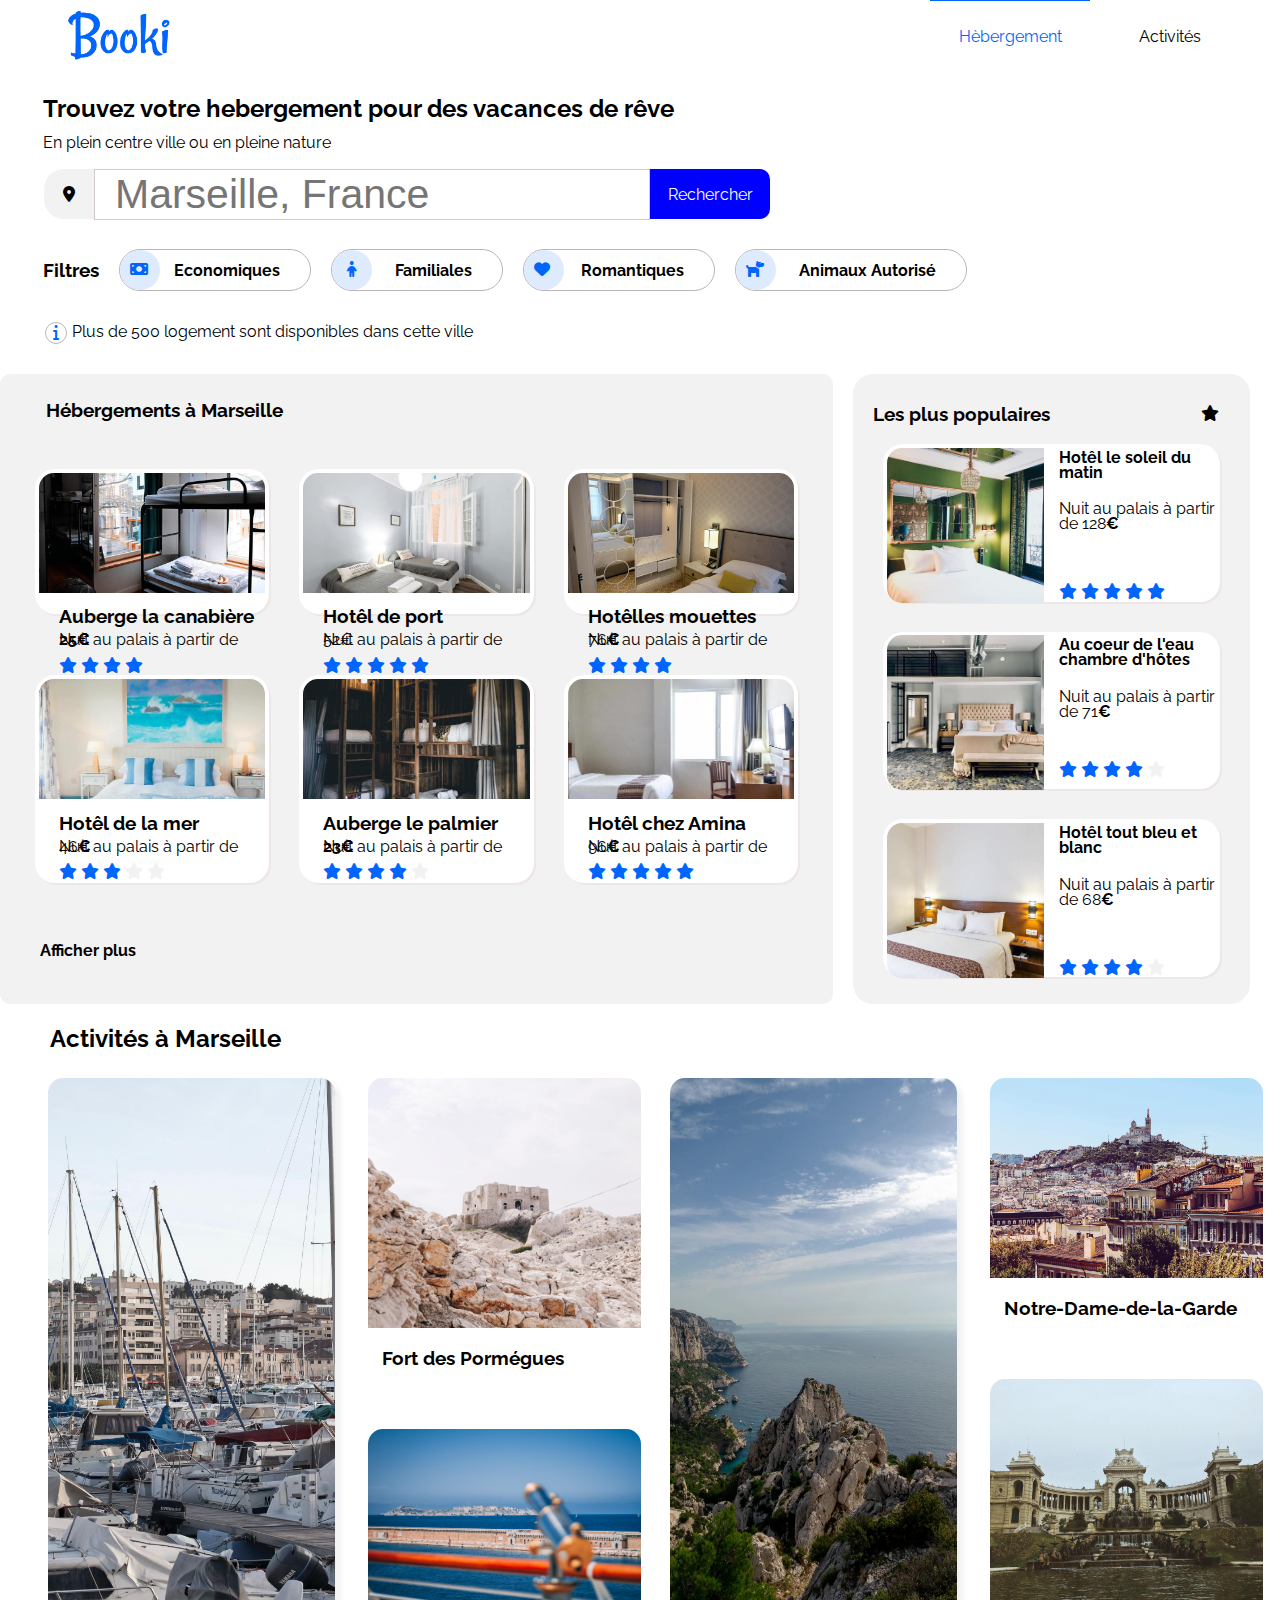
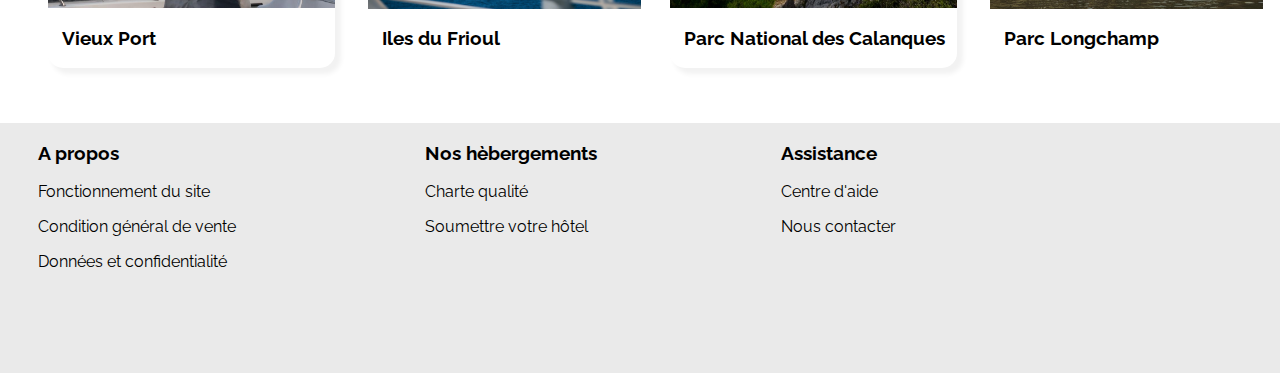
==== commit 7c5861dc: "Merge 2d4edb2257e63bc4f16d55ef5e3a5bf478392db1 into 057f25a35608f3b48fae49a65d8d48d7ab6090f2" ====
--- a/index.html
+++ b/index.html
@@ -2,319 +2,317 @@
 <html lang="en">
 
 <head>
-        <meta charset="UTF-8">
-        <meta http-equiv="X-UA-Compatible" content="IE=edge">
-        <meta name="viewport" content="width=device-width, initial-scale=1.0">
-        <title>Booki</title>
-        <link rel="stylesheet" href="styles.css" >
-        <link rel="stylesheet" href="https://cdnjs.cloudflare.com/ajax/libs/font-awesome/6.4.0/css/all.min.css" >
-        <link rel="stylesheet" href="https://fonts.google.com/specimen/Raleway" >
+    <meta charset="UTF-8">
+    <meta http-equiv="X-UA-Compatible" content="IE=edge">
+    <meta name="viewport" content="width=device-width, initial-scale=1.0">
+    <title>Booki</title>
+    <link rel="stylesheet" href="styles.css">
+    <link rel="stylesheet" href="https://cdnjs.cloudflare.com/ajax/libs/font-awesome/6.4.0/css/all.min.css">
+    <link rel="stylesheet" href="https://fonts.google.com/specimen/Raleway">
 </head>
 
 <body>
     <div class="main">
-        <div class="NAV">
-            <div class="header">
-                <nav class="size-nav">
-                    <div class="send">
-                        <div class="size-liens flex-between">
-                            <img src="./Image-booki/Booki@3x.png"
-                            alt="logo Booki" class="size-lien" >
-                            <div class="flex-around">
-                                <!--on rajoute une div qui englobe les deux liens Hèbergement et Activités-->
-                                    <div class="size-lien flex-centre bordure-nav3">
-                                        <a class="color decorationNone texte" href="#Hèbergement">Hèbergement</a>
-                                    </div>
-                                    <div class="size-lien flex-centre bordure-nav">
-                                        <a class="color-lien2 decoration-none texte" href="#Activités">Activités</a>
-                                    </div>  
-                            </div>
-                        </div>
-                        <div class="container">
-                            <div class="main">
-                                <div class="section-title">
-                                    <h2>Trouvez votre hebergement pour des vacances de rêve</h2>
-                                    <p>En plein centre ville ou en pleine nature</p>
-                                </div>
-                                    <div>
-                                        <div class="bordure-search flex-centre">
-                                            <div class="back-gris flex-centre icon-size">
-                                                <i class="fa-solid fa-location-dot"></i>
-                                            </div>
-                                            <div>
-                                                <input class="recherche bordure-none padding-search"
-                                                    type="search" value="Marseille, France" >
-                                            </div>
-                                            <div class="back-bleu flex-centre buttom-search ">Rechercher</div>
-                                        </div>
-                                    </div>
-                            </div>
-                            <div class="filtre tailles-blooFoot">
-                                <div class="marg-filtre-titre">
-                                    <h3>Filtres</h3>
-                                </div>
-                                <div class="flex-betweens filtre-texte-icone">
-                                    <div class="circle">
-                                        <i class="fa-solid fa-money-bill fa-Ig filtre-icons flex-centre color"></i>
-                                    </div>
-                                    <div class="su">Economiques</div>
-                                </div>
-                                <div class="flex-betweens filtre-texte-icone">
-                                    <div class="circle">
-                                        <i class="fa-solid fa-child fa-Ig filtre-icons flex-centre color sends2"></i>
-                                    </div>
-                                    <div class="sun">Familiales</div>
-                                </div>
-                                <div class="flex-betweens filtre-texte-icone">
-                                    <div class="circle">
-                                       <i class="fa-solid fa-heart fa-Ig filtre-icons flex-centre color"></i>
-                                    </div>
-                                    <div class="sun">Romantiques</div>
-                                </div>
-                                <div class=" flex-betweens filtre-texte-icone">
-                                    <div class="circle">
-                                         <i class="fa-solid fa-dog fa-Ig filtreIcons flexCentre color"></i>
-                                    </div>
-                                    <div class="filtreTexte flexCentre sends1">Animaux Autorisé</div>
-                                </div>
-                            </div>
+        <header class="NAV">
+            <div class="send size-liens flex-between flex-column-betweens">
+                <div class="content-logo">
+                <img src="./Image-booki/Booki@3x.png" alt="logo Booki" class="size-lien">
+            </div>
+                <nav class="flex-arounds">
+                    <div class="flex-centre1 su bordure-nav1">
+                        <div class="size-lien s flex-centre1 bordure-nav3">
+                            <a class="color texte" href="#Hèbergement">Hèbergement</a>
+                        </div>
+                        <div class="size-lien rest flex-centre1 bordure-nav">
+                            <a class="color-lien2 texte" href="#Activités">Activités</a>
                         </div>
                     </div>
                 </nav>
             </div>
-        </div>
-        <div class="info tailles-blooFoot">
-            <div class="parent-icons send sams sam">
-                <div class="flex-start filtre-texte-icones" >
-                    <div class="round">
-                        <i class="fa fa-info color sa"></i> 
-                    </div>
-                    Plus de 500 logement sont disponibles dans cette ville   
-                </div>
-            </div>
-        </div>
-        <section class="flex-around send">
-            <div id="Hèbergement" class="flex-column-around size-hebergements back-gris bloc-hebergements">
-                <h3>Hébergements à Marseille</h3>
-                <div class="bloc1 flex-between">
-                    <div class="cube-hebergements">
-                        <div class="cube-details-hebergement">
-                            <div class="imghebergements1"></div>
-                            <div>
-                                <h3>Auberge la canabière</h3>
-                                <p>Nuit au palais à partir de 25£</p>
-                                <div><i class="fa-solid fa-star color"></i>
-                                    <i class="fa-solid fa-star color"></i>
-                                    <i class="fa-solid fa-star color"></i>
-                                    <i class="fa-solid fa-star color"></i>
-                                    <i class="fa-solid fa-star coleur"></i>
-                                </div>
-                            </div>
-                        </div>
-                    </div>
-                    <div class="cube-hebergements">
+        </header>
+        <div class="container send">
+            <div class="main res">
+                <div class="section-title">
+                    <h2 class="chou">Trouvez votre hebergement pour des vacances de rêve</h2>
+                </div>
+                    <p>En plein centre ville ou en pleine nature</p>
+                <div>
+                    <div class="bordure-search flex-centre2">
+                        <div class="back-gris flex-centre icon-size">
+                            <i class="fa-solid fa-location-dot"></i>
+                        </div>
                         <div>
-                            <div class="imghebergements2"></div>
-                            <div class="cube-details-hebergement">
-                                <h3>Hotêl de port</h3>
-                                <p>Nuit au palais à partir de 25£</p>
-                                <div><i class="fa-solid fa-star color"></i>
-                                    <i class="fa-solid fa-star color"></i>
-                                    <i class="fa-solid fa-star color"></i>
-                                    <i class="fa-solid fa-star color"></i>
-                                    <i class="fa-solid fa-star color"></i>
-                                </div>
-                            </div>
-                        </div>
-                    </div>
-                    <div class="cube-hebergements">
-                        <div>
-                            <div class="imghebergements3"></div>
-                            <div class="cube-details-hebergement">
-                                <h3>Hotêlles mouettes</h3>
-                                <p>Nuit au palais à partir de 25£</p>
-                                <div><i class="fa-solid fa-star color"></i>
-                                    <i class="fa-solid fa-star color"></i>
-                                    <i class="fa-solid fa-star color"></i>
-                                    <i class="fa-solid fa-star color"></i>
-                                    <i class="fa-solid fa-star coleur"></i>
-                                </div>
-                            </div>
-                        </div>
-                    </div>
-                </div>
-                <div class="bloc2 flex-between">
-                    <div class="cube-hebergements">
-                        <div>
-                            <div class="imghebergements4"></div>
-                            <div class="cube-details-hebergement">
-                                <h3>Hotêl de la mer</h3>
-                                <p>Nuit au palais à partir de 45£</p>
-                                <div><i class="fa-solid fa-star color"></i>
-                                    <i class="fa-solid fa-star color"></i>
-                                    <i class="fa-solid fa-star color"></i>
-                                    <i class="fa-solid fa-star coleur"></i>
-                                    <i class="fa-solid fa-star coleur"></i>
-                                </div>
-                            </div>
-                        </div>
-                    </div>
-                    <div class="cube-hebergements">
-                        <div>
-                            <div class="imghebergements5"></div>
-                            <div class="cube-details-hebergement">
-                                <h3>Auberge le palmier</h3>
-                                <p>Nuit au palais à partir de 23£</p>
-                                <div><i class="fa-solid fa-star color"></i>
-                                    <i class="fa-solid fa-star color"></i>
-                                    <i class="fa-solid fa-star color"></i>
-                                    <i class="fa-solid fa-star color"></i>
-                                    <i class="fa-solid fa-star coleur"></i>
-                                </div>
-                            </div>
-                        </div>
-                    </div>
-                    <div class="cube-hebergements">
-                        <div>
-                            <div class="imghebergements6"></div>
-                            <div class="cube-details-hebergement">
-                                <h3>Hotêl chez Amina</h3>
-                                <p>Nuit au palais à partir de 96£</p>
-                                <div><i class="fa-solid fa-star color"></i>
-                                    <i class="fa-solid fa-star color"></i>
-                                    <i class="fa-solid fa-star color"></i>
-                                    <i class="fa-solid fa-star color"></i>
-                                    <i class="fa-solid fa-star color"></i>
-                                </div>
-                            </div>
-                        </div>
-                    </div>
-
-                </div>
-                <p><strong>Afficher plus</strong></p>
-            </div>
-            <div class="flex-column-around size-populaires back-gris bloc-populaires sun">
-             <div class="flex-between send sam">
-                <h3>Les plus populaires</h3>                   
-                    <div class="sun">
-                        <i class="fa-solid fa-star"></i>
-                </div>
-            </div>
-                <div class="bloc3 flex-column-between">
-                    <div class="cube-imgpopulaires flex-between">
-                            <div class="imgpopulairess1"></div>
-                            <div class="cube-details-imgpopulaires">
-                                <h3 class="sa">Hotêl le soleil du matin</h3>
-                               <p>Nuit au palais à partir de 128£</p>
-                                <div><i class="fa-solid fa-star color"></i>
-                                    <i class="fa-solid fa-star color"></i>
-                                    <i class="fa-solid fa-star color"></i>
-                                    <i class="fa-solid fa-star color"></i>
-                                    <i class="fa-solid fa-star color"></i>
-                                </div>
-                            </div>
-                    </div>
-                    <div class="cube-imgpopulaires flex-between">
-                        
-                            <div class="imgpopulairess2"></div>
-                            <div class="cube-details-imgpopulaires">
-                                <h3 class="sa">Au coeur de l'eau chambre d'hôtes</h3>
-                                <p>Nuit au palais à partir de 71£</p>
-                                <div><i class="fa-solid fa-star color"></i>
-                                    <i class="fa-solid fa-star color"></i>
-                                    <i class="fa-solid fa-star color"></i>
-                                    <i class="fa-solid fa-star color"></i>
-                                    <i class="fa-solid fa-star coleur"></i>
-                                </div>
-                            </div>
-                        
-                    </div>
-                    <div class="cube-imgpopulaires flex-between">
-                     
-                            <div class="imgpopulairess3"></div>
-                            <div class="cube-details-imgpopulaires">
-                                <h3 class="sa">Hotêl tout bleu et blanc</h3>
-                                <p>Nuit au palais à partir de 58£</p>
-                                <div><i class="fa-solid fa-star color"></i>
-                                    <i class="fa-solid fa-star color"></i>
-                                    <i class="fa-solid fa-star color"></i>
-                                    <i class="fa-solid fa-star color"></i>
-                                    <i class="fa-solid fa-star coleur"></i>
-                                </div>
-                            </div>
-                     
-                    </div>
-                </div>
-            </div>
-        </section>
-        <section class="Activités">
-            <h2 id="Activités" class="send">Activités à Marseille</h2>
-            <div class="bloc-activités flex-centre">
-                <div class="cube-activités flex-column-centre">
-                    <div class="img-activités1"></div>
+                            <input class="bordure-none padding-search" type="search"
+                                placeholder="Marseille, France">
+                        </div>
+                        <div class="back-bleu flex-centre buttom-search">Rechercher</div>
+                        <div class="back-bleue flex-centren buttom-searche"><i class="fa-solid fa-magnifying-glass"></i></div>
+                    </div>
+                </div>
+            </div>
+            <div class="mobile-filtre-wrap filtre tailles-blooFoot sami">
+                <div class="marg-filtre-titre res">
+                    <h3>Filtres</h3>
+                </div>
+                <div class="section-title moon mobile-filtre-wrap">
+                    <div class="flex-betweens filtre-texte-icone moon res">
+                        <div class="circle">
+                            <i class="fa-solid fa-money-bill fa-Ig filtre-icons flex-centre color"></i>
+                        </div>
+                        <div class="se flex-centre">Economiques</div>
+                    </div>
+                    <div class="flex-betweens filtre-texte-icone1 moon res">
+                        <div class="circle">
+                            <i class="fa-solid fa-child fa-Ig filtre-icons flex-centre color sends2"></i>
+                        </div>
+                        <div class="se flex-centre">Familiales</div>
+                    </div>
+                    <div class="flex-betweens filtre-texte-icone moon res">
+                        <div class="circle">
+                            <i class="fa-solid fa-heart fa-Ig filtre-icons flex-centre color"></i>
+                        </div>
+                        <div class="se flex-centre">Romantiques</div>
+                    </div>
+                    <div class="flex-betweens filtre-texte-icone2 moon res">
+                        <div class="circle">
+                            <i class="fa-solid fa-dog fa-Ig filtreIcons flex-centre color"></i>
+                        </div>
+                        <div class="flex-centre se">Animaux Autorisé</div>
+                    </div>
+                </div>
+            </div>
+        </div>
+    </div>
+
+    <div class="info tailles-blooFoot res">
+        <div class="parent-icons send sams sami">
+            <div class="flex-start filtre-texte-icones">
+                <div class="round">
+                    <i class="fa fa-info color"></i>
+                </div>
+                Plus de 500 logement sont disponibles dans cette ville
+            </div>
+        </div>
+    </div>
+    <section class="flex-aro sendw">
+        <div id="Hèbergement" class="flex-column-around flex-column-arounds  size-hebergements back-gris bloc-hebergements">
+            <h3 class="sendi sam">Hébergements à Marseille</h3>
+            <div class="bloc1 flex-between5">
+                <div class="cube-hebergements">
+                    <div class="cube-details-hebergement">
+                        <div class="imghebergements1 card--imghebergements"></div>
+                        <div class="spacen sends">
+                            <h3>Auberge la canabière</h3>
+                            <p class="space">Nuit au palais à partir de <strong>25€</strong></p>
+                            <div><i class="fa-solid fa-star color"></i>
+                                <i class="fa-solid fa-star color"></i>
+                                <i class="fa-solid fa-star color"></i>
+                                <i class="fa-solid fa-star color"></i>
+                                <i class="fa-solid fa-star coleur"></i>
+                            </div>
+                        </div>
+                    </div>
+                </div>
+                <div class="cube-hebergements">
+                    <div class="spacen">
+                        <div class="imghebergements2 card--imghebergements"></div>
+                        <div class="cube-details-hebergement sends">
+                            <h3>Hotêl de port</h3>
+                            <p class="space">Nuit au palais à partir de <strong></strong>52€</p>
+                            <div><i class="fa-solid fa-star color"></i>
+                                <i class="fa-solid fa-star color"></i>
+                                <i class="fa-solid fa-star color"></i>
+                                <i class="fa-solid fa-star color"></i>
+                                <i class="fa-solid fa-star color"></i>
+                            </div>
+                        </div>
+                    </div>
+                </div>
+                <div class="cube-hebergements">
+                    <div class="spacen">
+                        <div class="imghebergements3 card--imghebergements"></div>
+                        <div class="cube-details-hebergement sends">
+                            <h3>Hotêlles mouettes</h3>
+                            <p class="space">Nuit au palais à partir de 76<strong>€</strong></p>
+                            <div><i class="fa-solid fa-star color"></i>
+                                <i class="fa-solid fa-star color"></i>
+                                <i class="fa-solid fa-star color"></i>
+                                <i class="fa-solid fa-star color"></i>
+                                <i class="fa-solid fa-star coleur"></i>
+                            </div>
+                        </div>
+                    </div>
+                </div>
+            </div>
+            <div class="bloc2 flex-between5">
+                <div class="cube-hebergements">
+                    <div class="spacen">
+                        <div class="imghebergements4 card--imghebergements"></div>
+                        <div class="cube-details-hebergement sends">
+                            <h3>Hotêl de la mer</h3>
+                            <p class="space">Nuit au palais à partir de 46<strong>€</strong></p>
+                            <div><i class="fa-solid fa-star color"></i>
+                                <i class="fa-solid fa-star color"></i>
+                                <i class="fa-solid fa-star color"></i>
+                                <i class="fa-solid fa-star coleur"></i>
+                                <i class="fa-solid fa-star coleur"></i>
+                            </div>
+                        </div>
+                    </div>
+                </div>
+                <div class="cube-hebergements">
+                    <div class="spacen">
+                        <div class="imghebergements5 card--imghebergements"></div>
+                        <div class="cube-details-hebergement sends">
+                            <h3>Auberge le palmier</h3>
+                            <p class="space">Nuit au palais à partir de <strong>23€</strong></p>
+                            <div><i class="fa-solid fa-star color"></i>
+                                <i class="fa-solid fa-star color"></i>
+                                <i class="fa-solid fa-star color"></i>
+                                <i class="fa-solid fa-star color"></i>
+                                <i class="fa-solid fa-star coleur"></i>
+                            </div>
+                        </div>
+                    </div>
+                </div>
+                <div class="cube-hebergements">
+                    <div class="spacen">
+                        <div class="imghebergements6 card--imghebergements"></div>
+                        <div class="cube-details-hebergement sends">
+                            <h3>Hotêl chez Amina</h3>
+                            <p class="space">Nuit au palais à partir de 96<strong>€</strong></p>
+                            <div><i class="fa-solid fa-star color"></i>
+                                <i class="fa-solid fa-star color"></i>
+                                <i class="fa-solid fa-star color"></i>
+                                <i class="fa-solid fa-star color"></i>
+                                <i class="fa-solid fa-star color"></i>
+                            </div>
+                        </div>
+                    </div>
+                </div>
+
+            </div>
+            <p class="sends sams2"><strong>Afficher plus</strong></p>
+        </div>
+        <div class="flex-column-around size-populaires back-gris bloc-populaires se">
+            <div class="flex-between sends sam">
+                <h3>Les plus populaires</h3>
+                <div class="sun samin">
+                    <i class="fa-solid fa-star"></i>
+                </div>
+            </div>
+            <div class="bloc3 flex-column-between flex-column-between1 spaces">
+                <div class="cube-imgpopulaires flex-between">
+                    <div class="imgpopulairess1 card--populaires"></div>
+                    <div class="cube-details-imgpopulaires">
+                        <h4 class="sa">Hotêl le soleil du matin</h3>
+                        <p class="sal">Nuit au palais à partir de 128<strong>€</strong></p>
+                        <div class="spac"><i class="fa-solid fa-star color"></i>
+                            <i class="fa-solid fa-star color"></i>
+                            <i class="fa-solid fa-star color"></i>
+                            <i class="fa-solid fa-star color"></i>
+                            <i class="fa-solid fa-star color"></i>
+                        </div>
+                    </div>
+                </div>
+                <div class="cube-imgpopulaires flex-between spaces">
+
+                    <div class="imgpopulairess2 card--populaires"></div>
+                    <div class="cube-details-imgpopulaires">
+                        <h4 class="sa">Au coeur de l'eau chambre d'hôtes</h3>
+                        <p class="sal">Nuit au palais à partir de 71<strong>€</strong></p>
+                        <div class="spa"><i class="fa-solid fa-star color"></i>
+                            <i class="fa-solid fa-star color"></i>
+                            <i class="fa-solid fa-star color"></i>
+                            <i class="fa-solid fa-star color"></i>
+                            <i class="fa-solid fa-star coleur"></i>
+                        </div>
+                    </div>
+
+                </div>
+                <div class="cube-imgpopulaires flex-between spaces">
+                    <div class="imgpopulairess3 card--populaires"></div>
+                    <div class="cube-details-imgpopulaires">
+                        <h4 class="sa">Hotêl tout bleu et blanc</h3>
+                        <p class="sal">Nuit au palais à partir de 68<strong>€</strong></p>
+                        <div class="spac"><i class="fa-solid fa-star color"></i>
+                            <i class="fa-solid fa-star color"></i>
+                            <i class="fa-solid fa-star color"></i>
+                            <i class="fa-solid fa-star color"></i>
+                            <i class="fa-solid fa-star coleur"></i>
+                        </div>
+                    </div>
+
+                </div>
+            </div>
+        </div>
+    </section>
+    <section class="Activités">
+        <h2 id="Activités" class="senul">Activités à Marseille</h2>
+        <div class="bloc-activités flex-centres res">
+            <div class="cube-activités flex-column-centre">
+                <div class="img-activités1"></div>
+                <div class="hauteur-titre titre-activités">
+                    <h3>Vieux Port</h3>
+                </div>
+            </div>
+            <div class="bloc-activités2356 flex-column-between">
+                <div class="cube-activités2356 flex-column-centre">
+                    <div class="img-activités2"></div>
                     <div class="hauteur-titre titre-activités">
-                        <h3>Vieux Port</h3>
-                    </div>
-                </div>
-
-                <div class="bloc-activités2356 flex-column-between">
-                    <div class="cube-activités2356 flex-column-centre">
-                        <div class="img-activités2"></div>
-                        <div class="hauteur-titre titre-activités">
-                            <h3>Fort des Pormégues</h3>
-                        </div>
-                    </div>
-
-                    <div class="cube-activités2356 flex-column-centre">
-                        <div class="img-activités3"></div>
-                        <div class="hauteur-titre titre-activités">
-                            <h3>Iles du Frioul</h3>
-                        </div>
-                    </div>
-                </div>
-                <div class="cube-activités flex-column-centre">
-                    <div class="img-activités4"></div>
+                        <h3>Fort des Pormégues</h3>
+                    </div>
+                </div>
+
+                <div class="cube-activités2356 flex-column-centre">
+                    <div class="img-activités3"></div>
                     <div class="hauteur-titre titre-activités">
-                        <h3>Parc National des Calanques</h3>
-                    </div>
-                </div>
-                <div class="bloc-activités2356 flex-column-between">
-                    <div class="cube-activités2356 flex-column-centre">
-                        <div class="img-activités5"></div>
-                        <div class="hauteur-titre titre-activités">
-                            <h3>Notre-Dame-de-la-Garde</h3>
-                        </div>
-                    </div>
-                    <div class="cube-activités2356 flex-column-centre">
-                        <div class="img-activités6"></div>
-                        <div class="hauteur-titre titre-activités">
-                            <h3>Parc Longchamp</h3>
-                        </div>
-                    </div>
-                </div>
-            </div>
-        </section>
-        <footer class="same">
-            <div class=" footer backgris flex-between">
-                <div class="marge-bloc-foot1 tailles-bloo-foot sams1">
-                    <h3>A propos</h3>
-                    <p>Fonctionnement du site</p>
-                    <p>Condition général de vente </p>
-                    <p>Données et confidentialité</p>
-                </div>
-                <div class="marge-bloc-foot2 tailles-bloo-foot sams1">
-                    <h3>Nos hèbergements</h3>
-                    <p>Charte qualité</p>
-                    <p>Soumettre votre hôtel</p>
-                </div>
-                <div class="marge-bloc-foot3 tailles-bloo-foot sams1">
-                    <h3>Assistance</h3>
-                    <p>Centre d'aide</p>
-                    <p>Nous contacter </p>
-                </div>
-            </div>
-        </footer>
-     </div>
+                        <h3>Iles du Frioul</h3>
+                    </div>
+                </div>
+            </div>
+            <div class="cube-activités flex-column-centre">
+                <div class="img-activités4"></div>
+                <div class="hauteur-titre titre-activités">
+                    <h3>Parc National des Calanques</h3>
+                </div>
+            </div>
+            <div class="bloc-activités2356 flex-column-between">
+                <div class="cube-activités2356 flex-column-centre">
+                    <div class="img-activités5"></div>
+                    <div class="hauteur-titre titre-activités">
+                        <h3>Notre-Dame-de-la-Garde</h3>
+                    </div>
+                </div>
+                <div class="cube-activités2356 flex-column-centre">
+                    <div class="img-activités6"></div>
+                    <div class="hauteur-titre titre-activités">
+                        <h3>Parc Longchamp</h3>
+                    </div>
+                </div>
+            </div>
+        </div>
+    </section>
+    <footer class="same">
+        <div class="footer backgris flex-between">
+            <div class="marge-bloc-foot1 sams">
+                <h3 class="res resi">A propos</h3>
+                <p class="res resi">Fonctionnement du site</p>
+                <p class="res resi">Condition général de vente </p>
+                <p class="res resi">Données et confidentialité</p>
+            </div>
+            <div class="marge-bloc-foot2 tailles-bloo-foot sams1 sends2">
+                <h3 class="res resil">Nos hèbergements</h3>
+                <p class="res resil">Charte qualité</p>
+                <p class="res resil">Soumettre votre hôtel</p>
+            </div>
+            <div class="marge-bloc-foot3 tailles-bloo-foot sams1">
+                <h3 class="res resil">Assistance</h3>
+                <p  class="res resil">Centre d'aide</p>
+                <p  class="res resil">Nous contacter </p>
+            </div>
+        </div>
+    </footer>
+    </div>
 </body>
-
 </html>--- a/styles.css
+++ b/styles.css
@@ -1,4 +1,4 @@
-/* GENERAL */
+ /* GENERAL */
 @import url('https://fonts.googleapis.com/css2?family=Raleway:wght@200;500&display=swap');
 
 
@@ -6,16 +6,36 @@
 body{  
     font-family: 'Raleway',sans-serif;
 }
+.flex-centre2 {
+    display: flex;
+    /* justify-content: center; */
+    align-items: center;
+}
 .flex-centre {
     display: flex;
     justify-content: center;
     align-items: center;
 }
+.flex-centres {
+    display: flex;
+    justify-content: center;
+    align-items: center;
+}
+.flex-centre1 {
+    display: flex;
+    justify-content: center;
+    align-items: center;
+}
 .flex-around {
     display: flex;
     justify-content: space-around;
     align-items: center;
 }
+.flex-aro {
+    display: flex;
+    justify-content: space-around;
+    align-items: center;
+}
 .flex-betweens {
     display: flex;
     justify-content: space-between;
@@ -29,7 +49,10 @@
 .flex-between {
     display: flex;
     justify-content: space-between;
-    align-items: center;
+}
+.flex-between5 {
+    display: flex;
+    justify-content: space-between;
 }
 .flex-column-centre {
     display: flex;
@@ -46,7 +69,6 @@
     display: flex;
     flex-direction: column;
     justify-content: space-between;
-    align-items: center;
 }
 .circle {
     width: 20px;
@@ -68,11 +90,47 @@
     border-radius: 50px;
     margin-right: 20px;
 }
+.filtre-texte-icone:hover {
+    height: 40px;
+    width: 190px;
+    border: 1px solid blue;
+    border-radius: 50px;
+    margin-right: 20px;  
+}
+.filtre-texte-icone2 {
+    height: 40px;
+    width: 230px;
+    border: 1px solid rgb(187, 182, 182);
+    border-radius: 50px;
+    margin-right: 20px;
+}
+.filtre-texte-icone2:hover {
+    height: 40px;
+    width: 220px;
+    border: 1px solid blue;
+    border-radius: 50px;
+    margin-right: 20px;
+}
+.filtre-texte-icone1 {
+    height: 40px;
+    width: 170px;
+    border: 1px solid rgb(187, 182, 182);
+    border-radius: 50px;
+    margin-right: 20px;
+}
+.filtre-texte-icone1:hover {
+    height: 40px;
+    width: 170px;
+    border: 1px solid blue;
+    border-radius: 50px;
+    margin-right: 20px;
+}
 .bordure-none {
     border: none;
 }
 .section-title {
     font-weight: bold;
+    display: flex; flex-wrap: wrap;
 }
 .color {
     color: #0065FC;
@@ -99,21 +157,23 @@
     background-color: #f2f2f2;
 }
 /* NAV*/
-.size-liens {
-    width: 100%;
-}
+
 .size-lien12 {
-    width: 60%;
+    margin-right: 10px;
 }
 .size-lien {
-    width: 140px;
-    height: 99px;
+    width: 160px;
+    height: 70px;
 }
 .color-lien13 {
     color: blue;
 }
 .color-lien2 {
     color: black;
+}
+.color-lien2:hover {
+    color: blue;
+    cursor: pointer;
 }
 .bordure-nav:hover {
     border-top: 1px solid blue;
@@ -137,8 +197,8 @@
     align-items: center;
 }
 .round {
-    width: 25px;
-    height: 25px;
+    width: 20px;
+    height: 20px;
     text-align: center;
     border: 1px solid rgb(187, 182, 182);
     border-radius: 25px;
@@ -158,7 +218,7 @@
 .size-hebergements {
     flex: 2;
     width: 85%;
-    height: 650px;
+    height: 630px;
     margin-right: 20px;
     border-radius: 10px;
     background-color: #f2f2f2;
@@ -170,9 +230,28 @@
 }
 .bloc1 {
     margin-bottom: 10px;
+    height: 25%;
 }
 .bloc2 {
     margin-top: 10px;
+}
+.chou {
+    margin-bottom: -0.5%;
+}
+.spaces {
+    line-height : 15px;
+}
+.space {
+    line-height : 2%;
+}
+.spacen {
+    line-height : 10px;
+}
+.spac {
+    line-height : 90px;
+}
+.spa {
+    line-height : 70px;
 }
 .cube-hebergements {
     width: 40%;
@@ -180,125 +259,100 @@
     background-color: white;
     padding: 0.5%;
     border-radius: 20px;
-    margin-right: 40px;
+    margin-right: 15px;
+    margin-bottom: 12px;
+    margin-left: 15px;
     cursor: pointer;
     box-shadow: 2px 2px rgb(238, 231, 231);
 } 
 .cube-hebergements:hover {
-    transform: scale(1.05);
+    transform: scale(1.02);
 }
 .cube-details-hebergements {
     width: 90%;
+    
 }
 .size-populaires{
     flex: 1;
     width: 15%;
-    height: 650px;
-    margin-left: 20px;
-    border-radius: 10px;
+    height: 630px;
+    margin-right: 50px;
+    border-radius: 20px;
     background-color: #f2f2f2;
 }
-.imghebergements1 {
-    background-image: url(./Image-booki/hebergements/4_small/marcus-loke-WQJvWU_HZFo-unsplash.jpg);
+.card--imghebergements {
     background-size: cover;
     background-position: center;
     width: 100%;
     height: 120px;
     border-radius: 15px 15px 0 0;
 }
+.imghebergements1 {
+    background-image: url(./Image-booki/hebergements/4_small/marcus-loke-WQJvWU_HZFo-unsplash.jpg);
+   
+}
 .imghebergements2 {
     background-image: url(./Image-booki/hebergements/4_small/fred-kleber-gTbaxaVLvsg-unsplash.jpg);
-    background-size: cover;
-    background-position: center;
-    width: 100%;
-    height: 120px;
-    border-radius: 15px 15px 0 0;
+    
 }
 .imghebergements3 {
     background-image: url(./Image-booki/hebergements/4_small/reisetopia-B8WIgxA_PFU-unsplash.jpg);
-    background-size: cover;
-    background-position: center;
-    width: 100%;
-    height: 120px;
-    border-radius: 15px 15px 0 0;
+    
 }
 .imghebergements4 {
     background-image: url(./Image-booki/hebergements/4_small/annie-spratt-Eg1qcIitAuA-unsplash.jpg);
-    background-size: cover;
-    background-position: center;
-    width: 100%;
-    height: 120px;
-    border-radius: 15px 15px 0 0;
+ 
 }
 .imghebergements5 {
     background-image: url(./Image-booki/hebergements/4_small/nicate-lee-kT-ZyaiwBe0-unsplash.jpg);
-    background-size: cover;
-    background-position: center;
-    width: 100%;
-    height: 120px;
-    border-radius: 15px 15px 0 0;
+    
 }
 .imghebergements6 {
     background-image: url(./Image-booki/hebergements/4_small/febrian-zakaria-M6S1WvfW68A-unsplash.jpg);
-    background-size: cover;
-    background-position: center;
-    width: 100%;
-    height: 120px;
-    border-radius: 15px 15px 0 0;
+    
 }
 
 /* POPULAIRES */
 .flex-around {
     display: flex;
 }
-.bloc3 {
-    margin-top: 20px;
-}
 .cube-imgpopulaires {
-    width: 85%;
-    height: 155px;
+    width: auto;
+    height: 150px;
     background-color: white;
     padding: 1%;
     border-radius: 20px;
+    margin-left: 30px;
     margin-bottom: 30px;
+    margin-right: 30px;
     box-shadow: 2px 2px rgb(238, 231, 231);
 } 
 .cube-imgpopulaires:hover {
-    transform: scale(1.05);
+    transform: scale(1.01);
 }
 .cube-details-imgpopulaires {
-    width: 95%;
+    width: 100%;
     height: 130px;
-    margin-top: 0px;
-    margin-bottom: 0px;
-    margin-left: 20px;
-}
-.imgpopulairess1 {
-    background-image: url(./Image-booki/hebergements/4_small/emile-guillemot-Bj_rcSC5XfE-unsplash.jpg);
+    margin-left: 15px;
+}
+.card--populaires {
     background-size: cover;
     background-position: center;
     width: 100%;
     height: 155px;
     border-radius: 15px 0 0 15px;
 }
+.imgpopulairess1 {
+    background-image: url(./Image-booki/hebergements/4_small/emile-guillemot-Bj_rcSC5XfE-unsplash.jpg);   
+}
 .no-bullet {
     list-style-type: none;
 }
 .imgpopulairess2 {
     background-image: url(./Image-booki/hebergements/4_small/aw-creative-VGs8z60yT2c-unsplash.jpg);
-    background-size: cover;
-    background-position: center;
-    width: 100%;
-    height: 155px;
-    border-radius: 15px 0 0 15px;
 }
 .imgpopulairess3 {
     background-image: url(./Image-booki/hebergements/4_small/febrian-zakaria-sjvU0THccQA-unsplash.jpg);
-    background-size: cover;
-    background-position: center;
-    width: 100%;
-    height: 155px;
-    border-radius: 15px 0 0 15px;
 }
 /* ACTIVITES */
 .activités {
@@ -306,31 +360,34 @@
     margin-bottom: 50px;
 }
 .bloc-activités {
-    width: 96.5%;
+    width: 97.2%;
     height: 600px;
 }
 .bloc-activités2356 {
     width: 25%;
     height: 590px;
 }
+.senul {
+    margin-left: 50px;
+}
 /* reglage bloc */ 
 .cube-activités {
     width: 25%;
-    border-radius: 15PX;
-    margin-left: 3rem;
+    border-radius: 15px;
+    margin-left: 48px;
     box-shadow: 5px 5px 5px 1px #f2f2f2;
 }
 .cube-activités:hover {
-    transform: scale(1.05);
+    transform: scale(1.01);
 }
 .cube-activités2356:hover{
-    transform: scale(1.05);
+    transform: scale(1.01);
 }
 .cube-activités2356 {
     width: 95%;
     border-radius: 15px;
-    margin-left: 3rem;
-    box-shadow: 5px 5px 5px 1px #f2f2f2;
+    margin-left: 33px;
+    box-shadow: 5x 5px 5px 1px #f2f2f2;
 }
 /* fin reglage bloc*/
 .hauteur {
@@ -364,7 +421,7 @@
     background-size: cover;
     background-position: center;
     width: 100%;
-    height: 150px;
+    height: 180px;
     border-radius: 15px 15px 0 0;
 }
 .img-activités4 {
@@ -388,13 +445,14 @@
     background-size: cover;
     background-position: center;
     width: 100%;
-    height: 200px;
+    height: 230px;
     border-radius: 15px 15px 0 0;
 }
 /* footer */
 .footer {
     height: 250px;
     background-color: rgba(128, 128, 128, 0.164);
+    
 }
 .tailles-bloo-foot {
     height: 100px;
@@ -403,7 +461,7 @@
     height: 50px;
 }
 .marge-bloc-foot1 {
-    margin-left: 5%;
+    margin-left: 3%;
 }
 .marge-bloc-foot3 {
     margin-right: 30%;
@@ -446,7 +504,7 @@
     border: 1px solid rgba(201, 189, 189, 0.822);
 }
 .recherche {
-    height: 50px;
+    height: 200px;
     width: 230px;
     font-size: 18px;
     color: black;
@@ -462,26 +520,24 @@
     width: 120px;
     color: white;
 }
+.buttom-searche {
+    height: 50px;
+    width: 50px;
+    border-radius: 0px 5px 5px 0px;
+    color: white;
+}
 /*HEADER */
 .bordure-search {
-    width: 400px;
     border-radius: 10px;
     border: 0.5px solid white;
 }
 .padding-search {
     padding-left: 20px;
-}
-.recherche{
- height: 50px;
- width: 230px;
- font-size: 18px;
- color: black;
- font-weight: bold;
 }
 .icon-size {
 height: 50px;
 width: 50px;
-border-radius: 10px 0 0 10px;
+border-radius: 20px 0 0 20px;
 }
 .c{
     height: 50px;
@@ -493,7 +549,7 @@
 body{
     margin: 0px;
     padding: 0px;
-    box-sizing: border-box;
+    /* box-sizing: border-box; */
 }
 nav ul li {
     list-style-type: none;
@@ -504,53 +560,80 @@
 color: blue;
 letter-spacing: 0.1rem;
 }
-.sends3 {
-    margin-left: 300px;
+.sends4 {
+    margin-left: 80px;
 }
 .send {
-    margin-left: 40px;
+    margin-left: 43px;
+}
+.sendW {
+    margin-left: 43px;
 }
 .sendi {
-    margin-left: 30px;
+    margin-left: 26px;
 }
 .sends {
     margin-left: 20px;
 }
 .sends1 {
-    margin-left: 10px;
+    margin-left: 50px;
 }
 .sends2 {
     margin-left: 5px;
 }
+.sends3 {
+    margin-left: 15px;
+}
 .sun {
-    margin-right: 40px;
+    margin-right: 31px;
 }
 .su {
-    margin-right: 35px;
+    margin-right: 30px;
+}
+.se {
+    margin-right: 30px;
 }
 .suns {
     margin-right: 200px;
 }
+.sunsi {
+    margin-right: 55px;
+}
+.sunsil {
+    margin-right: 10px;
+}
 .sa {
-    margin-top: 5px;
+    margin-top: 2px;
 }
 .sam {
     margin-top: 10px;
 }
+.sami {
+    margin-top: 20px;
+}
+.samin {
+    margin-top: 20px;
+}
 .same {
     margin-top: 50px;
 }
 .sams {
     margin-bottom: 30px;
 }
+.sams {
+    margin-bottom: 30px;
+}
+.sams2 {
+    margin-bottom: 30px;
+}
 .sams1 {
     margin-bottom: 100px;
 }
 form{
     padding: 35px;
 }
-input[type="search"]{
-    font-size: 15px;
+input {
+    font-size: 41px;
 }
 .buttom-search {
     height: 50px;
@@ -567,6 +650,8 @@
 .filtre {
     display: flex;
     align-items: center;
+    display: flex;flex-wrap: wrap;
+    cursor: pointer;
 }
 .marg-filtre-titre {
     margin-right: 20px;
@@ -583,9 +668,487 @@
 }
 /* responsive */
 
-    @media screen and (max-width: 1295px) {
+    @media screen and (min-width:0px) and (max-width: 700px) {
+        body {
+            background-color: rgb(207, 195, 16);
+            margin: 0px;
+        }
+        .mobile-filtre-wrap {
+            align-items: flex-start;
+            display: flex;flex-wrap: wrap;
+        }
+        .content-logo {
+            width: 100%;
+            display: flex;
+            justify-content: center;
+        }
+        .size-lien {
+            width: 160px;
+            height: 70px;
+        }
+        .flex-centre {
+            display: flex;
+            justify-content: center;
+            align-items: center;
+        }
+        .back-bleu {
+            background-color: white;
+        }
+        .back-bleue {
+            background-color: blue;
+        }
+        .space {
+            line-height : none;
+        }
+        .buttom-search {
+            height: 0px;
+            width: 0px;
+            color: white;
+        }
+        .buttom-searche {
+            height: 50px;
+            width: 60px;
+            margin-right: 30px;
+            border-radius: 0px 5px 5px 0px;
+            color: white;
+        }
+        .rest {
+            margin-left: 60px;
+        }
+        .bordure-nav1 {
+            width: 100%;
+            border-bottom: 1px solid #f2F2F2;
+        }
+        .bordure-nav3 {
+            width: 370px;
+            margin-right: px;
+            border-top:none;
+            border-bottom: 1px solid #0065FC;
+        }
+        .bordure-nav {
+            width: 370px;
+            margin-left: 0px;
+            border-top: none;
+            border-bottom: 1px solid transparent;
+         }
+        .bordure-nav:hover {
+            border-top: none;
+            border-bottom: 1px solid #0065FC;
+            cursor: pointer;
+        }    
+        .flex-around {
+            display: flex;
+            flex-direction: column-reverse;
+            justify-content: space-around;
+        }
+        .flex-aro {
+            display: flex;
+            flex-direction: column-reverse;
+            justify-content: space-around;
+            align-items: flex-start;
+        }
+        .su {
+            margin-right: 0px;
+        }
+        .samin {
+            margin-top: 20px;
+        }
+        .bordure-nav:hover {
+            cursor: pointer;
+        }
+        .moon {
+            margin-bottom: 10px;
+            cursor: pointer;
+        }
+        .card--imghebergements {
+            background-position: center;
+            width: 100%;
+            margin-left: 0px;
+            border-radius: 15px 15px 0 0;
+        }
+        .sam {
+            margin-top: 0px;
+        }
+        .sami {
+            margin-top: 0px;
+        }
+        .same {
+            margin-top: 0px;
+        }
+        .sams {
+            margin-bottom: 0px;
+        }
+        .bordure-search {
+            border: 0px solid white;
+        }
+        .bloc3 {
+            margin-top: 0px;
+        }
+        .card--populaires {
+            width: 90%;
+            height: 160px;
+            margin: 5px;
+            border-radius: 15px 15px 15px 15px;
+        } 
+        .size-populaires{
+            flex: 1;
+            width: 100%;
+            height: 650px;
+            margin-left: 0px;
+            margin-top: 35px;
+            background-color: #f2f2f2;
+        }
+        .cube-imgpopulaires {
+            width: auto;
+            height: 170px;
+            background-color: white;
+            padding: 0%;
+            border-radius: 0px;
+            margin-left: 20px;
+            box-shadow: 2px 2px rgb(238, 231, 231);
+            border-radius: 15px 15px 15px 15px;
+        } 
+        .size-hebergements {
+            flex: 2;
+            width: 100%;
+            height: 200px;
+            border-radius: 10px;
+            margin-left : 0px;
+            margin-top: 20px;
+            background-color: #f2F2F2;
+        }
+        .cube-hebergements { 
+            width: 92%;   
+            margin-bottom: 40px;
+            cursor: pointer;
+            margin-left: 20px;
+            margin-right: 0px;
+            box-shadow: 2px 2px rgb(238, 231, 231);
+        } 
+        .bloc-hebergements {
+            padding-left: 0px;
+            padding-right: 0px;
+            height: auto;
+        }
+        .sams2 {
+            margin-bottom: 50px;
+        }
+        .send {
+            margin-left: 0px;
+        }
+        .bloc1 {
+            flex-direction: column;
+            margin-bottom: 0;
+        }
+        .bloc2 {
+            flex-direction: column;
+            margin-top: 0;
+        }
+        .flex-centres {
+            display: flex;
+            flex-direction: column-reverse;
+            align-items: flex-start;
+        }
+        .flex-centre1 {
+            display: flex;
+            align-items: flex-start;
+        }
+        .flex-centren {
+            display: flex;
+            justify-content: center;
+            align-items: center;
+        }
+        .flex-column-centre {
+            display: flex;
+            flex-direction: column;
+            justify-content: center;
+            align-items: flex-start;
+        }
+        .flex-column-betweens {
+            display: flex;
+            flex-direction: column;
+            justify-content: space-between;
+        }
+        .filtre-texte-icones {
+            height: 40px;
+            width: 350px;
+            border-radius: 0px;
+            margin-right: 0px;
+        }
+        .bloc-activités {
+            width: 96%;
+            margin-left: 0px;
+            height: 1350px;   
+        }
+        .bloc-activités2356 {
+            width: 100%;
+            margin-top: 22px;
+        }
+        .cube-activités:hover {
+            transform: scale(1.02);
+        }
+        .cube-activités2356:hover{
+            transform: scale(1.02);
+        }
+        .cube-activités {
+            width: 97%;
+            height: 200px;
+            margin-top: 20px;
+            margin-left: 0px;
+        }
+        .tu {
+            margin-left: 10px;
+        }
+        .cube-activités2356 {
+            width: 97%;
+            height: 200px;
+            margin-top: 0px;
+            margin-left: 0px;
+            box-shadow: 5px 5px 5px 1px #f2f2f2;
+        }
+        .img-activités1 {
+            background-size: cover;
+            background-position: center;
+            width: 100%;
+            height: 200px;
+            border-radius: 15px 15px 0 0;
+        }
+        .img-activités2 {
+            background-size: cover;
+            background-position: center;
+            width: 100%;
+            height: 200px;
+            border-radius: 15px 15px 0 0;
+        }
+        .img-activités3 {
+            background-size: cover;
+            background-position: center;
+            width: 100%;
+            height: 200px;
+            border-radius: 15px 15px 0 0;
+        }
+        .img-activités5 {
+            background-size: cover;
+            background-position: center;
+            width: 100%;
+            height: 200px;
+            border-radius: 15px 15px 0 0;
+        }
+        .footer {
+            height: 400px;
+            margin-top: 40px;
+            background-color: rgba(128, 128, 128, 0.164);
+            flex-direction: column;
+            align-items: flex-start;
+        }
+        
+        .recherche{
+            height: 50px;
+            width: 88%;
+            font-size: 18px;
+            color: black;
+            font-weight: bold;
+            background-color: #b11111;
+        }
+        .res {
+            margin-left: 15px;
+        }
+        .senu {
+            margin-left: 10px;
+        }
+        .senul {
+            margin-left: 20px;
+        }
+        .sends2 {
+            margin-left: 0px;
+        }
+        .sams1 {
+            margin-bottom: 15px;
+        }
+        .tailles-bloo-foot {
+            height: 100px;
+        }
+        .marge-bloc-foot1 {
+            margin-left: 0%;
+        }
+        .marge-bloc-foot3 {
+            margin-left: 0%;
+        }
+    }    
+        /* .mobile-filtre-wrap {
+            flex-direction: column;
+            align-items: flex-start;
+        }
+        .filtre-texte-icone {
+            margin-bottom: 20px
+        }
+        .circle {
+            padding: 15px;
+            background-color: #deebff;
+        }
+        .activités {
+            display: flex;
+            flex-direction: column-reverse;
+            align-items: center;
+        }
+        .flex-centres {
+            display: flex;
+        flex-direction: column-reverse;
+        align-items: center;
+        }
+        #hebergements {
+            flex-direction: column-reverse;
+            width: 100px;
+        }
+        .flex-around {
+            display: flex;
+            flex-direction: column-reverse;
+            justify-content: space-around;
+            align-items: center;
+        }
+        .bloc-populaires {
+            flex: none;
+            width: 90%;
+            margin-left: 0;
+            padding: 5%;
+        }
+        .size-populaires{
+            flex: 1;
+            width: 600px;
+            height: 650px;
+            margin-left: 370px;
+            background-color: #b11111;
+        }
+        .tu {
+            margin-left: 40px;
+        }
+        .marge-bloc-foot1 {
+            margin-right: 5%;
+        }
+        .footer {
+            height: 600px;
+            width: 700px;
+            display: flex;
+            flex-direction: column-reverse;
+            align-items: center;
+            
+        }
+        .tailles-bloo-foot {
+            margin-right: 400px;
+        }
+        .sams2 {
+            margin-left: 20px;
+        }
+        .size-hebergements {
+            flex: 2;
+            width: 300px;
+            height: 220px;
+            margin-left : 400px;
+        }
+        .card--imghebergements {
+    
+            background-position: center;
+            width: 550px;
+            height: 110px;
+            margin-left: 5px;
+            border-radius: 15px 15px 0 0;
+        }
+        .bloc-hebergements {
+            flex: none;
+            width: 600px;
+            margin-left: 350px;
+            margin-top: 50px;
+            padding: 5%;
+        }
+        .activités {
+            margin-top: 50px;
+            margin-bottom: 50px;
+        }
+        .bloc-activités {
+            width: 650px;
+            height: 2000px;
+            
+        }
+        .bloc-activités2356 {
+            width: 600px;
+            height: 500px;
+        }
+        .cube-activités {
+            width: 590px;
+            height: 300px;
+            margin-top: 155px;
+            background-color: black;
+        }
+        .cube-activités2356 {
+            width: 600px;
+            margin-top: 50px;
+            box-shadow: 5px 5px 5px 1px #b11111;
+        }
+        .img-activités2 {
+            background-size: cover;
+            background-position: center;
+            width: 100%;
+            height: 200px;
+            border-radius: 15px 15px 0 0;
+        }
+        .img-activités3 {
+            background-size: cover;
+            background-position: center;
+            width: 100%;
+            height: 200px;
+            border-radius: 15px 15px 0 0;
+        }
+        .size-liens {
+            width: 90%;
+        }
+        .size-lien12 {
+            margin-left: 20%;
+        }
+        .bloc-hebergements {
+            height: auto;
+        }
+        .bloc1 {
+            flex-direction: column;
+            margin-bottom: 0;
+        }
+        .bloc2 {
+            flex-direction: column;
+            margin-top: 0;
+        }
+        .size-hebergements {
+            width: 180%;
+            height: 650px;
+        
+            border-radius: 10px;
+            background-color: #0f5318;
+        }
+        .cube-hebergements { 
+            width: 560px;   
+            margin-left: 40px;
+            margin-bottom: 40px;
+            cursor: pointer;
+            box-shadow: 2px 2px rgb(238, 231, 231);
+        }  */
+    
+
+    /* /* @media screen and (min-width:px) and (max-width: px) {
+        
         .sizeLien12 {
             margin-left: 35%;
+        }
+        body {
+            background-color: rgb(68, 9, 19);
+        }
+        
+        main {
+            display: flex;
+            flex-direction: column;
+            justify-content: center;
+            border: 0px;
+        }
+        .mobile-filtre-wrap {
+            flex-direction: column;
+            align-items: flex-start;
         }
         .cube-details-hebergements {
             min-height: 150px;
@@ -598,8 +1161,265 @@
             min-height: auto;
             padding: 20px;
         }
-    }
+        .tablette-size-titre-pop {
+            margin-top: 0px;
+        }
+        .bloc-populaires {
+            flex-direction: column-reverse;
+            justify-content: center;
+        }
+        
+    } */
+/*  */
+    @media screen and (min-width:701px) and (max-width:1024px) {
+        body {
+            background-color: rgb(23, 12, 126);
+        }
+        .mobile-filtre-wrap {
+            flex-direction: column;
+            align-items: flex-start;
+            
+        }
+        .filtre-texte-icone {
+            margin-bottom: 20px
+        }
+        main {
+            display: flex;
+            flex-direction: column;
+            justify-content: center;
+            border: 0px;
+        }
+        .samin {
+            margin-top: 20px;
+        }
+        .circle {
+            padding: 15px;
+            background-color: #deebff;
+        }
+        .flex-around {
+            display: flex;
+            flex-direction: column-reverse;
+            justify-content: space-around;
+            align-items: center;
+        }
+        .flex-aro {
+            display: flex;
+            flex-direction: column-reverse;
+            align-items: center;
+        }
+        .bloc3 {
+            margin-left: 0px;
+            flex-direction: row-reverse;
+            width:100%;
+        }
+        .bloc-populaires {
+            flex: none;
+            width: 90%;
+            margin-left: 0;
+            padding: 5%;
+        }
+        .size-populaires{
+            width: 80%;
+            height: 420px;
+            margin-bottom: 20px;
+            margin-left: 10px;
+            background-color: #b11111;
+        }
+        .sendw {
+            margin-left: 20px;
+        }
+        .cube-details-imgpopulaires {
+            width: 95%;
+            height: 130px;
+            margin-top: 0px;
+            margin-bottom: 0px;
+            margin-left: 5px;
+        }
+        .card--populaires {
+            width: 140px;
+            height: 165px;
+            border-radius: 15px 15px 15px 15px;
+        }
+        .cube-imgpopulaires {
+            width: 40%;
+            height: 185px;
+            background-color: rgb(20, 151, 53);
+            padding: 1%;
+            border-radius: 20px;
+            margin-left: 10px;
+            margin-right: 0px;
+            box-shadow: 2px 2px rgb(238, 231, 231);
+        } 
+        .sa {
+            margin-top: 15px;
+        }
+        .flex-between {
+            display: flex;
+            flex-direction: row;
+            /* flex-wrap: wrap; */
+            justify-content: start;
+            /* justify-content: space-between; */
+        }
+        .flex-between5 {
+            display: flex;
+            flex-direction: row;
+            flex-wrap: wrap;
+            justify-content: start;
+            /* justify-content: space-between; */
+        }
+        .flex-column-around {
+            display: flex;
+            flex-direction: column;
+            justify-content: space-around;
+        }
+        .flex-column-arounds {
+            display: flex;
+            flex-direction: column;
+            justify-content: space-around;
+        }
+        .cube-hebergements { 
+            width: 560px;   
+            margin-bottom: 40px;
+            cursor: pointer;
+            box-shadow: 2px 2px rgb(10, 4, 4);
+        } 
+        .size-hebergements {
+            width: 90%;
+            height: 650px;
+            margin-right: 20px;
+            border-radius: 10px;
+            background-color: #0f5318;
+        }
+        .bloc-hebergements {
+            padding-left: 0px;
+            padding-right: 0px;
+            display: flex;
+        }
+        .cube-hebergements {
+            width: 40%;
+            height: auto;
+            background-color: rgb(15, 12, 12);
+            cursor: pointer;
+            box-shadow: 2px 2px rgb(238, 231, 231);
+        }
+        .flex-centres {
+            display: flex;flex-wrap: wrap;
+            justify-content: center;
+            align-items: center;
+        } 
+        .senul {
+            margin-left: 56px;
+        }
+        .moon {
+            margin-bottom: 10px;
+            cursor: pointer;
+        }
+        .flex-column-between1 {
+            display: flex;
+            flex-direction: row;
+            flex-wrap: wrap;
+            justify-content: start;
+            /*justify-content: space-between;*/
+        }
+        .activités {
+            margin-top: 50px;
+            margin-bottom: 50px;
+        }
+        .titre-activités {
+            display: flex;
+            justify-content: flex-start;
+            align-items: center;
+            padding-left: 5%;
+            width: 100%;
+        }
+        .bloc-activités {
+            width: 96%;
+            height: 1220px;
+        }
+        .bloc-activités2356 {
+            width: 45%;
+            height: 590px;
+        }
+        .cube-activités {
+            width: 45%;
+            border-radius: 15px;
+            margin-left: 20px;
+            box-shadow: 5px 5px 5px 1px #f2f2f2;
+        }
+        .cube-activités:hover {
+            transform: scale(1.01);
+        }
+        .cube-activités2356:hover{
+            transform: scale(1.01);
+        }
+        .cube-activités2356 {
+            width: 95%;
+            border-radius: 15px;
+            margin-left: 30px;
+            box-shadow: 5x 5px 5px 1px #f2f2f2;
+        }
+        .img-activités1 {
+            background-image: url(./Image-booki/2_large/Bateau.jpg);
+            background-size: cover;
+            background-position: center;
+            width: 100%;
+            height: 530px;
+            border-radius: 15px 15px 0 0;
+        }
+        .img-activités2 {
+            background-image: url(./Image-booki/2_large/Rocher.jpg);
+            background-size: cover;
+            background-position: center;
+            width: 100%;
+            height: 250px;
+            border-radius: 15px 15px 0 0;
+        }
+        .img-activités3 {
+            background-image: url(./Image-booki/2_large/Ocean.jpg);
+            background-size: cover;
+            background-position: center;
+            width: 100%;
+            height: 180px;
+            border-radius: 15px 15px 0 0;
+        }
+        .img-activités4 {
+            background-image: url(./Image-booki/2_large/Ciel.jpg);
+            background-size: cover;
+            background-position: center;
+            width: 100%;
+            height: 530px;
+            border-radius: 15px 15px 0 0;
+        }
+        .img-activités5 {
+            background-image: url(./Image-booki/2_large/Maison.jpg);
+            background-size: cover;
+            background-position: center;
+            width: 100%;
+            height: 200px;
+            border-radius: 15px 15px 0 0;
+        }
+        .img-activités6 {
+            background-image: url(./Image-booki/2_large/Palais.jpg);
+            background-size: cover;
+            background-position: center;
+            width: 100%;
+            height: 230px;
+            border-radius: 15px 15px 0 0;
+        }
+        .resi {
+            margin-left: 32px;
+        }
+        .resil {
+            margin-left: 65px;
+        }
+    }    
+    /* @media screen and (min-width:1025px) and (max-width: 1200px) {
+        body {
+            background-color: rgb(34, 119, 9);
+        }
+    } */ 
 
 
 
 
+
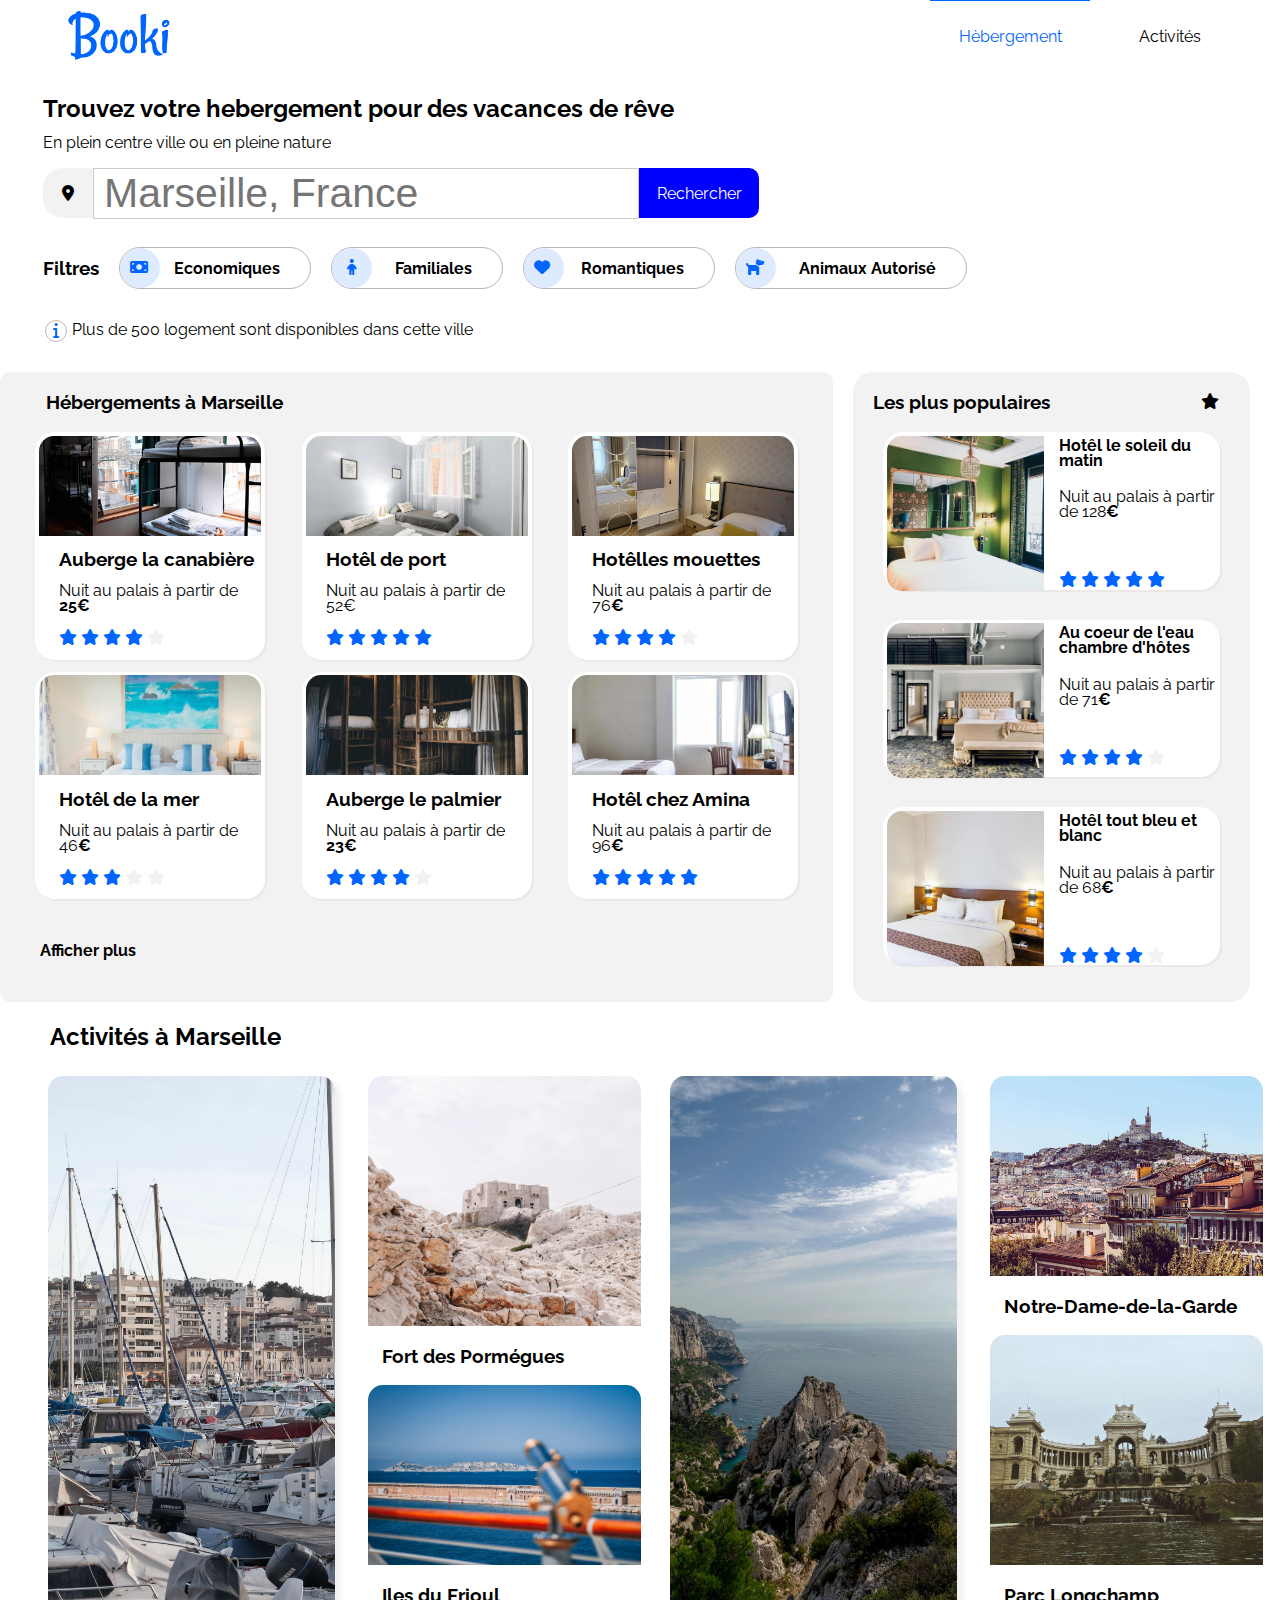
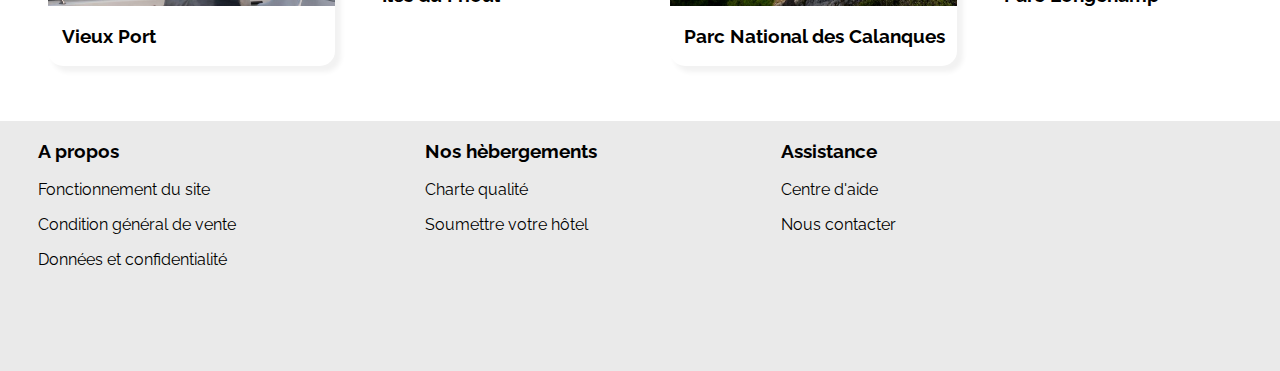
==== commit afb0da35: "my first commit" ====
--- a/index.html
+++ b/index.html
@@ -14,7 +14,7 @@
 <body>
     <div class="main">
         <header class="NAV">
-            <div class="send size-liens flex-between flex-column-betweens">
+            <div class="send size-liens/ flex-between flex-column-betweens">
                 <div class="content-logo">
                 <img src="./Image-booki/Booki@3x.png" alt="logo Booki" class="size-lien">
             </div>
@@ -41,7 +41,7 @@
                         <div class="back-gris flex-centre icon-size">
                             <i class="fa-solid fa-location-dot"></i>
                         </div>
-                        <div>
+                        <div class="loge">
                             <input class="bordure-none padding-search" type="search"
                                 placeholder="Marseille, France">
                         </div>
@@ -95,15 +95,15 @@
         </div>
     </div>
     <section class="flex-aro sendw">
-        <div id="Hèbergement" class="flex-column-around flex-column-arounds  size-hebergements back-gris bloc-hebergements">
-            <h3 class="sendi sam">Hébergements à Marseille</h3>
-            <div class="bloc1 flex-between5">
+        <div id="Hèbergement" class="size-hebergements back-gris bloc-hebergements">
+            <h3 class="sendi">Hébergements à Marseille</h3>
+            <div class="hebergement-wrap flex-between">
                 <div class="cube-hebergements">
                     <div class="cube-details-hebergement">
                         <div class="imghebergements1 card--imghebergements"></div>
                         <div class="spacen sends">
                             <h3>Auberge la canabière</h3>
-                            <p class="space">Nuit au palais à partir de <strong>25€</strong></p>
+                            <p class="spaces">Nuit au palais à partir de <strong>25€</strong></p>
                             <div><i class="fa-solid fa-star color"></i>
                                 <i class="fa-solid fa-star color"></i>
                                 <i class="fa-solid fa-star color"></i>
@@ -118,7 +118,7 @@
                         <div class="imghebergements2 card--imghebergements"></div>
                         <div class="cube-details-hebergement sends">
                             <h3>Hotêl de port</h3>
-                            <p class="space">Nuit au palais à partir de <strong></strong>52€</p>
+                            <p class="spaces">Nuit au palais à partir de <strong></strong>52€</p>
                             <div><i class="fa-solid fa-star color"></i>
                                 <i class="fa-solid fa-star color"></i>
                                 <i class="fa-solid fa-star color"></i>
@@ -133,24 +133,24 @@
                         <div class="imghebergements3 card--imghebergements"></div>
                         <div class="cube-details-hebergement sends">
                             <h3>Hotêlles mouettes</h3>
-                            <p class="space">Nuit au palais à partir de 76<strong>€</strong></p>
-                            <div><i class="fa-solid fa-star color"></i>
-                                <i class="fa-solid fa-star color"></i>
-                                <i class="fa-solid fa-star color"></i>
-                                <i class="fa-solid fa-star color"></i>
-                                <i class="fa-solid fa-star coleur"></i>
-                            </div>
-                        </div>
-                    </div>
-                </div>
-            </div>
-            <div class="bloc2 flex-between5">
+                            <p class="spaces">Nuit au palais à partir de 76<strong>€</strong></p>
+                            <div><i class="fa-solid fa-star color"></i>
+                                <i class="fa-solid fa-star color"></i>
+                                <i class="fa-solid fa-star color"></i>
+                                <i class="fa-solid fa-star color"></i>
+                                <i class="fa-solid fa-star coleur"></i>
+                            </div>
+                        </div>
+                    </div>
+                </div>
+            
+            
                 <div class="cube-hebergements">
                     <div class="spacen">
                         <div class="imghebergements4 card--imghebergements"></div>
                         <div class="cube-details-hebergement sends">
                             <h3>Hotêl de la mer</h3>
-                            <p class="space">Nuit au palais à partir de 46<strong>€</strong></p>
+                            <p class="spaces">Nuit au palais à partir de 46<strong>€</strong></p>
                             <div><i class="fa-solid fa-star color"></i>
                                 <i class="fa-solid fa-star color"></i>
                                 <i class="fa-solid fa-star color"></i>
@@ -165,7 +165,7 @@
                         <div class="imghebergements5 card--imghebergements"></div>
                         <div class="cube-details-hebergement sends">
                             <h3>Auberge le palmier</h3>
-                            <p class="space">Nuit au palais à partir de <strong>23€</strong></p>
+                            <p class="spaces">Nuit au palais à partir de <strong>23€</strong></p>
                             <div><i class="fa-solid fa-star color"></i>
                                 <i class="fa-solid fa-star color"></i>
                                 <i class="fa-solid fa-star color"></i>
@@ -180,7 +180,7 @@
                         <div class="imghebergements6 card--imghebergements"></div>
                         <div class="cube-details-hebergement sends">
                             <h3>Hotêl chez Amina</h3>
-                            <p class="space">Nuit au palais à partir de 96<strong>€</strong></p>
+                            <p class="spaces">Nuit au palais à partir de 96<strong>€</strong></p>
                             <div><i class="fa-solid fa-star color"></i>
                                 <i class="fa-solid fa-star color"></i>
                                 <i class="fa-solid fa-star color"></i>
@@ -194,7 +194,7 @@
             </div>
             <p class="sends sams2"><strong>Afficher plus</strong></p>
         </div>
-        <div class="flex-column-around size-populaires back-gris bloc-populaires se">
+        <div class="size-populaires back-gris bloc-populaires se">
             <div class="flex-between sends sam">
                 <h3>Les plus populaires</h3>
                 <div class="sun samin">
--- a/styles.css
+++ b/styles.css
@@ -65,10 +65,17 @@
     flex-direction: column;
     justify-content: space-around;
 }
+.flex-column-arounds {
+    flex-direction: column;
+    justify-content: around;
+}
 .flex-column-between {
     display: flex;
     flex-direction: column;
-    justify-content: space-between;
+    /* justify-content: space-between; */
+}
+.hebergement-wrap {
+    display: flex;flex-wrap: wrap;
 }
 .circle {
     width: 20px;
@@ -195,6 +202,7 @@
 .info {
     display: flex;
     align-items: center;
+    cursor: pointer;
 }
 .round {
     width: 20px;
@@ -221,12 +229,12 @@
     height: 630px;
     margin-right: 20px;
     border-radius: 10px;
+    cursor: pointer;
     background-color: #f2f2f2;
 }
 .bloc-hebergements {
     padding-left: 20px;
     padding-right: 20px;
-    display: flex;
 }
 .bloc1 {
     margin-bottom: 10px;
@@ -242,7 +250,7 @@
     line-height : 15px;
 }
 .space {
-    line-height : 2%;
+    line-height : 1%;
 }
 .spacen {
     line-height : 10px;
@@ -254,13 +262,14 @@
     line-height : 70px;
 }
 .cube-hebergements {
-    width: 40%;
-    height: auto;
+    width: 28%;
+    height: 220px;
     background-color: white;
     padding: 0.5%;
     border-radius: 20px;
     margin-right: 15px;
     margin-bottom: 12px;
+    margin-top: 0px;
     margin-left: 15px;
     cursor: pointer;
     box-shadow: 2px 2px rgb(238, 231, 231);
@@ -278,13 +287,14 @@
     height: 630px;
     margin-right: 50px;
     border-radius: 20px;
+    cursor: pointer;
     background-color: #f2f2f2;
 }
 .card--imghebergements {
     background-size: cover;
     background-position: center;
     width: 100%;
-    height: 120px;
+    height: 100px;
     border-radius: 15px 15px 0 0;
 }
 .imghebergements1 {
@@ -375,6 +385,7 @@
     width: 25%;
     border-radius: 15px;
     margin-left: 48px;
+    cursor: pointer;
     box-shadow: 5px 5px 5px 1px #f2f2f2;
 }
 .cube-activités:hover {
@@ -387,6 +398,7 @@
     width: 95%;
     border-radius: 15px;
     margin-left: 33px;
+    cursor: pointer;
     box-shadow: 5x 5px 5px 1px #f2f2f2;
 }
 /* fin reglage bloc*/
@@ -451,6 +463,7 @@
 /* footer */
 .footer {
     height: 250px;
+    cursor: pointer;
     background-color: rgba(128, 128, 128, 0.164);
     
 }
@@ -500,7 +513,7 @@
     font-style: normal;
 }
 .padding-search {
-    padding-left: 20px;
+    padding-left: 10px;
     border: 1px solid rgba(201, 189, 189, 0.822);
 }
 .recherche {
@@ -528,12 +541,13 @@
 }
 /*HEADER */
 .bordure-search {
+    width: 100%;
     border-radius: 10px;
-    border: 0.5px solid white;
-}
-.padding-search {
+    /* border: 0.5px solid white; */
+}
+/* .padding-search {
     padding-left: 20px;
-}
+} */
 .icon-size {
 height: 50px;
 width: 50px;
@@ -606,7 +620,7 @@
     margin-top: 2px;
 }
 .sam {
-    margin-top: 10px;
+    margin-top: 0px;
 }
 .sami {
     margin-top: 20px;
@@ -624,7 +638,7 @@
     margin-bottom: 30px;
 }
 .sams2 {
-    margin-bottom: 30px;
+    margin-top: 30px;
 }
 .sams1 {
     margin-bottom: 100px;
@@ -670,7 +684,7 @@
 
     @media screen and (min-width:0px) and (max-width: 700px) {
         body {
-            background-color: rgb(207, 195, 16);
+            /* background-color: rgb(207, 195, 16); */
             margin: 0px;
         }
         .mobile-filtre-wrap {
@@ -682,9 +696,27 @@
             display: flex;
             justify-content: center;
         }
+        .icon-size {
+            height: 23px;
+            min-width: 0px;
+            max-width: 40px;
+            border-radius: 10px 0 0 10px;
+        }
         .size-lien {
             width: 160px;
             height: 70px;
+        }
+        input {
+            font-size:100%;
+        }
+        .loge {
+            min-width: 0%;
+            max-width: 100%;
+            height: 100%;
+        }
+        .padding-search {
+            padding-left: 10px; 
+            border: 1px solid rgba(201, 189, 189, 0.822);
         }
         .flex-centre {
             display: flex;
@@ -706,8 +738,9 @@
             color: white;
         }
         .buttom-searche {
-            height: 50px;
-            width: 60px;
+            height: 23px;
+            min-width: 60px;
+            max-width: 60px;
             margin-right: 30px;
             border-radius: 0px 5px 5px 0px;
             color: white;
@@ -779,6 +812,7 @@
             margin-bottom: 0px;
         }
         .bordure-search {
+            width: 100%;
             border: 0px solid white;
         }
         .bloc3 {
@@ -818,7 +852,7 @@
             background-color: #f2F2F2;
         }
         .cube-hebergements { 
-            width: 92%;   
+            width: 88%;   
             margin-bottom: 40px;
             cursor: pointer;
             margin-left: 20px;
@@ -876,7 +910,7 @@
             margin-right: 0px;
         }
         .bloc-activités {
-            width: 96%;
+            width: 93%;
             margin-left: 0px;
             height: 1350px;   
         }
@@ -893,7 +927,7 @@
         .cube-activités {
             width: 97%;
             height: 200px;
-            margin-top: 20px;
+            margin-top: 0px;
             margin-left: 0px;
         }
         .tu {
@@ -902,7 +936,7 @@
         .cube-activités2356 {
             width: 97%;
             height: 200px;
-            margin-top: 0px;
+            margin-top: 17px;
             margin-left: 0px;
             box-shadow: 5px 5px 5px 1px #f2f2f2;
         }
@@ -1173,12 +1207,11 @@
 /*  */
     @media screen and (min-width:701px) and (max-width:1024px) {
         body {
-            background-color: rgb(23, 12, 126);
+            /* background-color: rgb(23, 12, 126); */
         }
         .mobile-filtre-wrap {
-            flex-direction: column;
             align-items: flex-start;
-            
+            display: flex;flex-wrap: wrap;
         }
         .filtre-texte-icone {
             margin-bottom: 20px
@@ -1187,7 +1220,33 @@
             display: flex;
             flex-direction: column;
             justify-content: center;
+            cursor: pointer;
             border: 0px;
+        }
+        .icon-size {
+            height: 42px;
+           min-width: 50px;
+           max-width: 50px;
+            border-radius: 10px 0 0 10px;
+        }
+        .buttom-search {
+            height: 42px;
+            max-width: 120px;
+            min-width: 60px;
+            color: white;
+        }
+        .buttom-searche {
+            height: 50px;
+            width: 0px;
+            border-radius: 0px 5px 5px 0px;
+            color:;
+        }
+        .bordure-search {
+            border-radius: 10px;
+            border: 0.5px solid white;
+        }
+        input {
+            font-size: 31px;
         }
         .samin {
             margin-top: 20px;
@@ -1223,7 +1282,7 @@
             height: 420px;
             margin-bottom: 20px;
             margin-left: 10px;
-            background-color: #b11111;
+            background-color: #f2f2f2;
         }
         .sendw {
             margin-left: 20px;
@@ -1236,17 +1295,17 @@
             margin-left: 5px;
         }
         .card--populaires {
-            width: 140px;
+            width: 40%;
             height: 165px;
             border-radius: 15px 15px 15px 15px;
         }
         .cube-imgpopulaires {
-            width: 40%;
-            height: 185px;
-            background-color: rgb(20, 151, 53);
+            width: 45%;
+            height: 165px;
+            background-color: white;
             padding: 1%;
             border-radius: 20px;
-            margin-left: 10px;
+            margin-left: 0px;
             margin-right: 0px;
             box-shadow: 2px 2px rgb(238, 231, 231);
         } 
@@ -1257,7 +1316,7 @@
             display: flex;
             flex-direction: row;
             /* flex-wrap: wrap; */
-            justify-content: start;
+            /* justify-content: start; */
             /* justify-content: space-between; */
         }
         .flex-between5 {
@@ -1278,27 +1337,27 @@
             justify-content: space-around;
         }
         .cube-hebergements { 
-            width: 560px;   
+            width: 580px;   
             margin-bottom: 40px;
             cursor: pointer;
-            box-shadow: 2px 2px rgb(10, 4, 4);
+            box-shadow: 2px 2px white;
         } 
         .size-hebergements {
             width: 90%;
             height: 650px;
             margin-right: 20px;
             border-radius: 10px;
-            background-color: #0f5318;
+            background-color: #f2f2f2;
         }
         .bloc-hebergements {
             padding-left: 0px;
             padding-right: 0px;
-            display: flex;
         }
         .cube-hebergements {
             width: 40%;
             height: auto;
-            background-color: rgb(15, 12, 12);
+            margin-right: px;
+            background-color: white;
             cursor: pointer;
             box-shadow: 2px 2px rgb(238, 231, 231);
         }
@@ -1314,12 +1373,15 @@
             margin-bottom: 10px;
             cursor: pointer;
         }
+        .flex-column-between {
+            display: flex;
+            flex-direction: column;
+            justify-content: space-between;
+        }
         .flex-column-between1 {
             display: flex;
             flex-direction: row;
             flex-wrap: wrap;
-            justify-content: start;
-            /*justify-content: space-between;*/
         }
         .activités {
             margin-top: 50px;
@@ -1410,14 +1472,102 @@
             margin-left: 32px;
         }
         .resil {
-            margin-left: 65px;
+            margin-left: 95px;
         }
     }    
-    /* @media screen and (min-width:1025px) and (max-width: 1200px) {
+    @media screen and (min-width:1025px) and (max-width: 1250px) {
         body {
-            background-color: rgb(34, 119, 9);
-        }
-    } */ 
+            /* background-color: rgb(34, 119, 9); */
+        }
+        .mobile-filtre-wrap {
+            align-items: flex-start;
+            display: flex;flex-wrap: wrap;
+        }
+        .icon-size {
+            height: 40px;
+            width: 50px;
+            border-radius: 10px 0 0 10px;
+        }
+        .buttom-search {
+            height: 40px;
+            width: 120px;
+            color: white;
+        }
+        input {
+            font-size: 31px;
+        }
+        .flex-aro {
+            display: flex;
+            flex-direction: column-reverse;
+            align-items: center;
+        }
+        .marge-bloc-foot1 {
+            margin-left: 7%;
+        }
+        .size-populaires{
+            flex: 1;
+            width: 88%;
+            height: 400px;
+            margin-left: 0px;
+            padding-left: 15px;
+            margin-bottom: 10px;
+            padding-right: 15px;
+            background-color: #f2f2f2;
+        }
+        .flex-column-between1 {
+            display: flex;
+            flex-direction: row;
+            flex-wrap: wrap;
+            justify-content: space-between; 
+        }
+        .cube-imgpopulaires {
+            width: 28%;
+            height: 165px;
+            background-color: white;
+            padding: 1%;
+            border-radius: 20px;
+            margin-left:  15px;
+            font-size: px;
+            margin-right: 15px;
+            box-shadow: 2px 2px rgb(238, 231, 231);
+        }
+        .card--populaires {
+            width: 48%;
+            height: 165px;
+            border-radius: 15px 15px 15px 15px;
+        }
+        .flex-centres {
+            display: flex;flex-wrap: wrap;
+            justify-content: center;
+            align-items: center;
+        } 
+        .bloc-activités {
+            width: 96%;
+            height: 1220px;
+        }
+        .bloc-activités2356 {
+            width: 45%;
+            height: 590px;
+        }
+        .cube-activités {
+            width: 45%;
+            border-radius: 15px;
+            margin-left: 20px;
+            box-shadow: 5px 5px 5px 1px #f2f2f2;
+        }
+        .cube-activités:hover {
+            transform: scale(1.01);
+        }
+        .cube-activités2356:hover{
+            transform: scale(1.01);
+        }
+        .cube-activités2356 {
+            width: 95%;
+            border-radius: 15px;
+            margin-left: 30px;
+            box-shadow: 5x 5px 5px 1px #f2f2f2;
+        }
+    } 
 
 
 
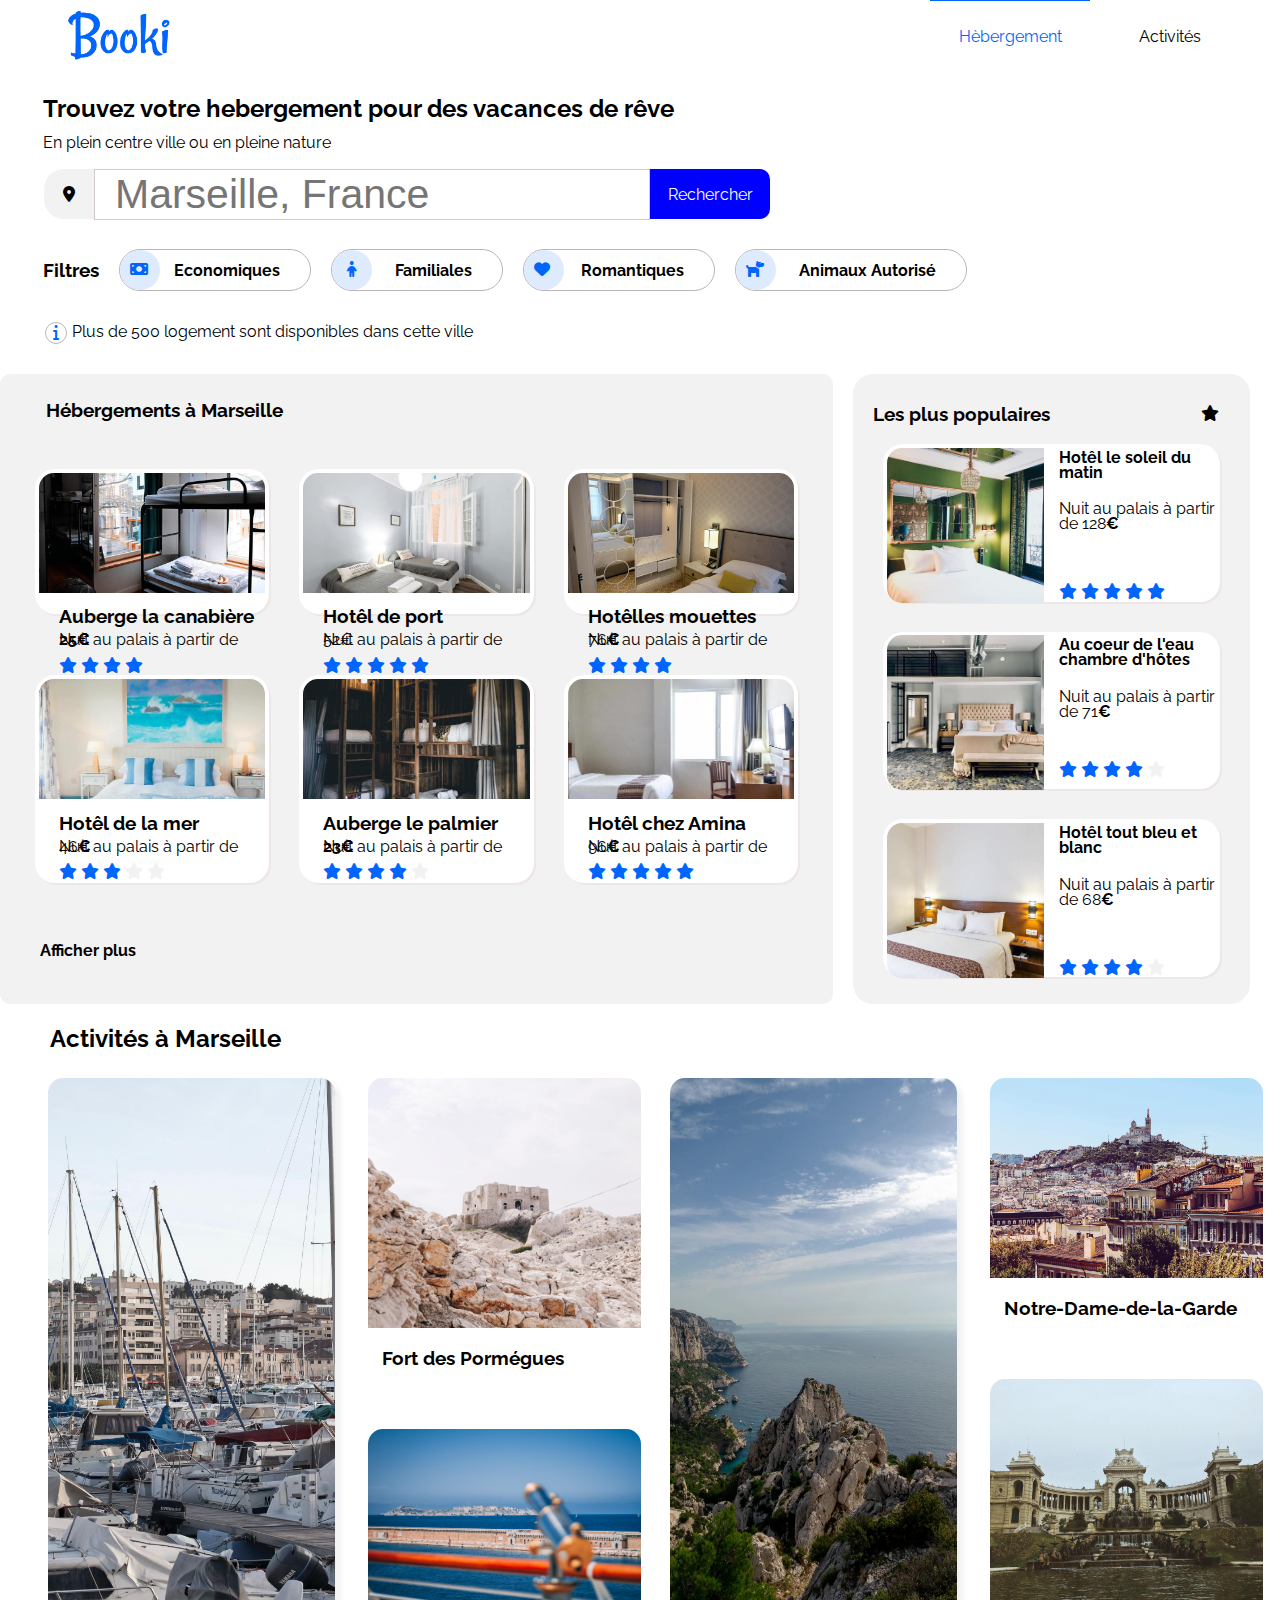
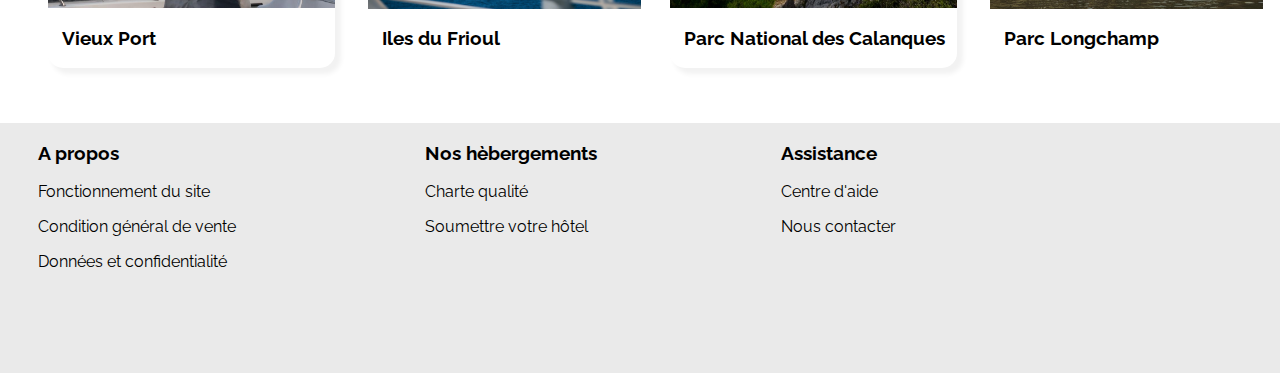
==== commit 81656942: "my first commit" ====
--- a/index.html
+++ b/index.html
@@ -14,7 +14,7 @@
 <body>
     <div class="main">
         <header class="NAV">
-            <div class="send size-liens/ flex-between flex-column-betweens">
+            <div class="send size-liens flex-between flex-column-betweens">
                 <div class="content-logo">
                 <img src="./Image-booki/Booki@3x.png" alt="logo Booki" class="size-lien">
             </div>
@@ -41,7 +41,7 @@
                         <div class="back-gris flex-centre icon-size">
                             <i class="fa-solid fa-location-dot"></i>
                         </div>
-                        <div class="loge">
+                        <div>
                             <input class="bordure-none padding-search" type="search"
                                 placeholder="Marseille, France">
                         </div>
@@ -95,15 +95,15 @@
         </div>
     </div>
     <section class="flex-aro sendw">
-        <div id="Hèbergement" class="size-hebergements back-gris bloc-hebergements">
-            <h3 class="sendi">Hébergements à Marseille</h3>
-            <div class="hebergement-wrap flex-between">
+        <div id="Hèbergement" class="flex-column-around flex-column-arounds  size-hebergements back-gris bloc-hebergements">
+            <h3 class="sendi sam">Hébergements à Marseille</h3>
+            <div class="bloc1 flex-between5">
                 <div class="cube-hebergements">
                     <div class="cube-details-hebergement">
                         <div class="imghebergements1 card--imghebergements"></div>
                         <div class="spacen sends">
                             <h3>Auberge la canabière</h3>
-                            <p class="spaces">Nuit au palais à partir de <strong>25€</strong></p>
+                            <p class="space">Nuit au palais à partir de <strong>25€</strong></p>
                             <div><i class="fa-solid fa-star color"></i>
                                 <i class="fa-solid fa-star color"></i>
                                 <i class="fa-solid fa-star color"></i>
@@ -118,7 +118,7 @@
                         <div class="imghebergements2 card--imghebergements"></div>
                         <div class="cube-details-hebergement sends">
                             <h3>Hotêl de port</h3>
-                            <p class="spaces">Nuit au palais à partir de <strong></strong>52€</p>
+                            <p class="space">Nuit au palais à partir de <strong></strong>52€</p>
                             <div><i class="fa-solid fa-star color"></i>
                                 <i class="fa-solid fa-star color"></i>
                                 <i class="fa-solid fa-star color"></i>
@@ -133,24 +133,24 @@
                         <div class="imghebergements3 card--imghebergements"></div>
                         <div class="cube-details-hebergement sends">
                             <h3>Hotêlles mouettes</h3>
-                            <p class="spaces">Nuit au palais à partir de 76<strong>€</strong></p>
-                            <div><i class="fa-solid fa-star color"></i>
-                                <i class="fa-solid fa-star color"></i>
-                                <i class="fa-solid fa-star color"></i>
-                                <i class="fa-solid fa-star color"></i>
-                                <i class="fa-solid fa-star coleur"></i>
-                            </div>
-                        </div>
-                    </div>
-                </div>
-            
-            
+                            <p class="space">Nuit au palais à partir de 76<strong>€</strong></p>
+                            <div><i class="fa-solid fa-star color"></i>
+                                <i class="fa-solid fa-star color"></i>
+                                <i class="fa-solid fa-star color"></i>
+                                <i class="fa-solid fa-star color"></i>
+                                <i class="fa-solid fa-star coleur"></i>
+                            </div>
+                        </div>
+                    </div>
+                </div>
+            </div>
+            <div class="bloc2 flex-between5">
                 <div class="cube-hebergements">
                     <div class="spacen">
                         <div class="imghebergements4 card--imghebergements"></div>
                         <div class="cube-details-hebergement sends">
                             <h3>Hotêl de la mer</h3>
-                            <p class="spaces">Nuit au palais à partir de 46<strong>€</strong></p>
+                            <p class="space">Nuit au palais à partir de 46<strong>€</strong></p>
                             <div><i class="fa-solid fa-star color"></i>
                                 <i class="fa-solid fa-star color"></i>
                                 <i class="fa-solid fa-star color"></i>
@@ -165,7 +165,7 @@
                         <div class="imghebergements5 card--imghebergements"></div>
                         <div class="cube-details-hebergement sends">
                             <h3>Auberge le palmier</h3>
-                            <p class="spaces">Nuit au palais à partir de <strong>23€</strong></p>
+                            <p class="space">Nuit au palais à partir de <strong>23€</strong></p>
                             <div><i class="fa-solid fa-star color"></i>
                                 <i class="fa-solid fa-star color"></i>
                                 <i class="fa-solid fa-star color"></i>
@@ -180,7 +180,7 @@
                         <div class="imghebergements6 card--imghebergements"></div>
                         <div class="cube-details-hebergement sends">
                             <h3>Hotêl chez Amina</h3>
-                            <p class="spaces">Nuit au palais à partir de 96<strong>€</strong></p>
+                            <p class="space">Nuit au palais à partir de 96<strong>€</strong></p>
                             <div><i class="fa-solid fa-star color"></i>
                                 <i class="fa-solid fa-star color"></i>
                                 <i class="fa-solid fa-star color"></i>
@@ -194,7 +194,7 @@
             </div>
             <p class="sends sams2"><strong>Afficher plus</strong></p>
         </div>
-        <div class="size-populaires back-gris bloc-populaires se">
+        <div class="flex-column-around size-populaires back-gris bloc-populaires se">
             <div class="flex-between sends sam">
                 <h3>Les plus populaires</h3>
                 <div class="sun samin">
--- a/styles.css
+++ b/styles.css
@@ -65,17 +65,10 @@
     flex-direction: column;
     justify-content: space-around;
 }
-.flex-column-arounds {
+.flex-column-between {
+    display: flex;
     flex-direction: column;
-    justify-content: around;
-}
-.flex-column-between {
-    display: flex;
-    flex-direction: column;
-    /* justify-content: space-between; */
-}
-.hebergement-wrap {
-    display: flex;flex-wrap: wrap;
+    justify-content: space-between;
 }
 .circle {
     width: 20px;
@@ -202,7 +195,6 @@
 .info {
     display: flex;
     align-items: center;
-    cursor: pointer;
 }
 .round {
     width: 20px;
@@ -229,12 +221,12 @@
     height: 630px;
     margin-right: 20px;
     border-radius: 10px;
-    cursor: pointer;
     background-color: #f2f2f2;
 }
 .bloc-hebergements {
     padding-left: 20px;
     padding-right: 20px;
+    display: flex;
 }
 .bloc1 {
     margin-bottom: 10px;
@@ -250,7 +242,7 @@
     line-height : 15px;
 }
 .space {
-    line-height : 1%;
+    line-height : 2%;
 }
 .spacen {
     line-height : 10px;
@@ -262,14 +254,13 @@
     line-height : 70px;
 }
 .cube-hebergements {
-    width: 28%;
-    height: 220px;
+    width: 40%;
+    height: auto;
     background-color: white;
     padding: 0.5%;
     border-radius: 20px;
     margin-right: 15px;
     margin-bottom: 12px;
-    margin-top: 0px;
     margin-left: 15px;
     cursor: pointer;
     box-shadow: 2px 2px rgb(238, 231, 231);
@@ -287,14 +278,13 @@
     height: 630px;
     margin-right: 50px;
     border-radius: 20px;
-    cursor: pointer;
     background-color: #f2f2f2;
 }
 .card--imghebergements {
     background-size: cover;
     background-position: center;
     width: 100%;
-    height: 100px;
+    height: 120px;
     border-radius: 15px 15px 0 0;
 }
 .imghebergements1 {
@@ -385,7 +375,6 @@
     width: 25%;
     border-radius: 15px;
     margin-left: 48px;
-    cursor: pointer;
     box-shadow: 5px 5px 5px 1px #f2f2f2;
 }
 .cube-activités:hover {
@@ -398,7 +387,6 @@
     width: 95%;
     border-radius: 15px;
     margin-left: 33px;
-    cursor: pointer;
     box-shadow: 5x 5px 5px 1px #f2f2f2;
 }
 /* fin reglage bloc*/
@@ -463,7 +451,6 @@
 /* footer */
 .footer {
     height: 250px;
-    cursor: pointer;
     background-color: rgba(128, 128, 128, 0.164);
     
 }
@@ -513,7 +500,7 @@
     font-style: normal;
 }
 .padding-search {
-    padding-left: 10px;
+    padding-left: 20px;
     border: 1px solid rgba(201, 189, 189, 0.822);
 }
 .recherche {
@@ -541,13 +528,12 @@
 }
 /*HEADER */
 .bordure-search {
-    width: 100%;
     border-radius: 10px;
-    /* border: 0.5px solid white; */
-}
-/* .padding-search {
+    border: 0.5px solid white;
+}
+.padding-search {
     padding-left: 20px;
-} */
+}
 .icon-size {
 height: 50px;
 width: 50px;
@@ -620,7 +606,7 @@
     margin-top: 2px;
 }
 .sam {
-    margin-top: 0px;
+    margin-top: 10px;
 }
 .sami {
     margin-top: 20px;
@@ -638,7 +624,7 @@
     margin-bottom: 30px;
 }
 .sams2 {
-    margin-top: 30px;
+    margin-bottom: 30px;
 }
 .sams1 {
     margin-bottom: 100px;
@@ -684,7 +670,7 @@
 
     @media screen and (min-width:0px) and (max-width: 700px) {
         body {
-            /* background-color: rgb(207, 195, 16); */
+            background-color: rgb(207, 195, 16);
             margin: 0px;
         }
         .mobile-filtre-wrap {
@@ -696,27 +682,9 @@
             display: flex;
             justify-content: center;
         }
-        .icon-size {
-            height: 23px;
-            min-width: 0px;
-            max-width: 40px;
-            border-radius: 10px 0 0 10px;
-        }
         .size-lien {
             width: 160px;
             height: 70px;
-        }
-        input {
-            font-size:100%;
-        }
-        .loge {
-            min-width: 0%;
-            max-width: 100%;
-            height: 100%;
-        }
-        .padding-search {
-            padding-left: 10px; 
-            border: 1px solid rgba(201, 189, 189, 0.822);
         }
         .flex-centre {
             display: flex;
@@ -738,9 +706,8 @@
             color: white;
         }
         .buttom-searche {
-            height: 23px;
-            min-width: 60px;
-            max-width: 60px;
+            height: 50px;
+            width: 60px;
             margin-right: 30px;
             border-radius: 0px 5px 5px 0px;
             color: white;
@@ -812,7 +779,6 @@
             margin-bottom: 0px;
         }
         .bordure-search {
-            width: 100%;
             border: 0px solid white;
         }
         .bloc3 {
@@ -852,7 +818,7 @@
             background-color: #f2F2F2;
         }
         .cube-hebergements { 
-            width: 88%;   
+            width: 92%;   
             margin-bottom: 40px;
             cursor: pointer;
             margin-left: 20px;
@@ -910,7 +876,7 @@
             margin-right: 0px;
         }
         .bloc-activités {
-            width: 93%;
+            width: 96%;
             margin-left: 0px;
             height: 1350px;   
         }
@@ -927,7 +893,7 @@
         .cube-activités {
             width: 97%;
             height: 200px;
-            margin-top: 0px;
+            margin-top: 20px;
             margin-left: 0px;
         }
         .tu {
@@ -936,7 +902,7 @@
         .cube-activités2356 {
             width: 97%;
             height: 200px;
-            margin-top: 17px;
+            margin-top: 0px;
             margin-left: 0px;
             box-shadow: 5px 5px 5px 1px #f2f2f2;
         }
@@ -1207,11 +1173,12 @@
 /*  */
     @media screen and (min-width:701px) and (max-width:1024px) {
         body {
-            /* background-color: rgb(23, 12, 126); */
+            background-color: rgb(23, 12, 126);
         }
         .mobile-filtre-wrap {
+            flex-direction: column;
             align-items: flex-start;
-            display: flex;flex-wrap: wrap;
+            
         }
         .filtre-texte-icone {
             margin-bottom: 20px
@@ -1220,33 +1187,7 @@
             display: flex;
             flex-direction: column;
             justify-content: center;
-            cursor: pointer;
             border: 0px;
-        }
-        .icon-size {
-            height: 42px;
-           min-width: 50px;
-           max-width: 50px;
-            border-radius: 10px 0 0 10px;
-        }
-        .buttom-search {
-            height: 42px;
-            max-width: 120px;
-            min-width: 60px;
-            color: white;
-        }
-        .buttom-searche {
-            height: 50px;
-            width: 0px;
-            border-radius: 0px 5px 5px 0px;
-            color:;
-        }
-        .bordure-search {
-            border-radius: 10px;
-            border: 0.5px solid white;
-        }
-        input {
-            font-size: 31px;
         }
         .samin {
             margin-top: 20px;
@@ -1282,7 +1223,7 @@
             height: 420px;
             margin-bottom: 20px;
             margin-left: 10px;
-            background-color: #f2f2f2;
+            background-color: #b11111;
         }
         .sendw {
             margin-left: 20px;
@@ -1295,17 +1236,17 @@
             margin-left: 5px;
         }
         .card--populaires {
-            width: 40%;
+            width: 140px;
             height: 165px;
             border-radius: 15px 15px 15px 15px;
         }
         .cube-imgpopulaires {
-            width: 45%;
-            height: 165px;
-            background-color: white;
+            width: 40%;
+            height: 185px;
+            background-color: rgb(20, 151, 53);
             padding: 1%;
             border-radius: 20px;
-            margin-left: 0px;
+            margin-left: 10px;
             margin-right: 0px;
             box-shadow: 2px 2px rgb(238, 231, 231);
         } 
@@ -1316,7 +1257,7 @@
             display: flex;
             flex-direction: row;
             /* flex-wrap: wrap; */
-            /* justify-content: start; */
+            justify-content: start;
             /* justify-content: space-between; */
         }
         .flex-between5 {
@@ -1337,27 +1278,27 @@
             justify-content: space-around;
         }
         .cube-hebergements { 
-            width: 580px;   
+            width: 560px;   
             margin-bottom: 40px;
             cursor: pointer;
-            box-shadow: 2px 2px white;
+            box-shadow: 2px 2px rgb(10, 4, 4);
         } 
         .size-hebergements {
             width: 90%;
             height: 650px;
             margin-right: 20px;
             border-radius: 10px;
-            background-color: #f2f2f2;
+            background-color: #0f5318;
         }
         .bloc-hebergements {
             padding-left: 0px;
             padding-right: 0px;
+            display: flex;
         }
         .cube-hebergements {
             width: 40%;
             height: auto;
-            margin-right: px;
-            background-color: white;
+            background-color: rgb(15, 12, 12);
             cursor: pointer;
             box-shadow: 2px 2px rgb(238, 231, 231);
         }
@@ -1373,15 +1314,12 @@
             margin-bottom: 10px;
             cursor: pointer;
         }
-        .flex-column-between {
-            display: flex;
-            flex-direction: column;
-            justify-content: space-between;
-        }
         .flex-column-between1 {
             display: flex;
             flex-direction: row;
             flex-wrap: wrap;
+            justify-content: start;
+            /*justify-content: space-between;*/
         }
         .activités {
             margin-top: 50px;
@@ -1472,102 +1410,14 @@
             margin-left: 32px;
         }
         .resil {
-            margin-left: 95px;
+            margin-left: 65px;
         }
     }    
-    @media screen and (min-width:1025px) and (max-width: 1250px) {
+    /* @media screen and (min-width:1025px) and (max-width: 1200px) {
         body {
-            /* background-color: rgb(34, 119, 9); */
-        }
-        .mobile-filtre-wrap {
-            align-items: flex-start;
-            display: flex;flex-wrap: wrap;
-        }
-        .icon-size {
-            height: 40px;
-            width: 50px;
-            border-radius: 10px 0 0 10px;
-        }
-        .buttom-search {
-            height: 40px;
-            width: 120px;
-            color: white;
-        }
-        input {
-            font-size: 31px;
-        }
-        .flex-aro {
-            display: flex;
-            flex-direction: column-reverse;
-            align-items: center;
-        }
-        .marge-bloc-foot1 {
-            margin-left: 7%;
-        }
-        .size-populaires{
-            flex: 1;
-            width: 88%;
-            height: 400px;
-            margin-left: 0px;
-            padding-left: 15px;
-            margin-bottom: 10px;
-            padding-right: 15px;
-            background-color: #f2f2f2;
-        }
-        .flex-column-between1 {
-            display: flex;
-            flex-direction: row;
-            flex-wrap: wrap;
-            justify-content: space-between; 
-        }
-        .cube-imgpopulaires {
-            width: 28%;
-            height: 165px;
-            background-color: white;
-            padding: 1%;
-            border-radius: 20px;
-            margin-left:  15px;
-            font-size: px;
-            margin-right: 15px;
-            box-shadow: 2px 2px rgb(238, 231, 231);
-        }
-        .card--populaires {
-            width: 48%;
-            height: 165px;
-            border-radius: 15px 15px 15px 15px;
-        }
-        .flex-centres {
-            display: flex;flex-wrap: wrap;
-            justify-content: center;
-            align-items: center;
-        } 
-        .bloc-activités {
-            width: 96%;
-            height: 1220px;
-        }
-        .bloc-activités2356 {
-            width: 45%;
-            height: 590px;
-        }
-        .cube-activités {
-            width: 45%;
-            border-radius: 15px;
-            margin-left: 20px;
-            box-shadow: 5px 5px 5px 1px #f2f2f2;
-        }
-        .cube-activités:hover {
-            transform: scale(1.01);
-        }
-        .cube-activités2356:hover{
-            transform: scale(1.01);
-        }
-        .cube-activités2356 {
-            width: 95%;
-            border-radius: 15px;
-            margin-left: 30px;
-            box-shadow: 5x 5px 5px 1px #f2f2f2;
-        }
-    } 
+            background-color: rgb(34, 119, 9);
+        }
+    } */ 
 
 
 
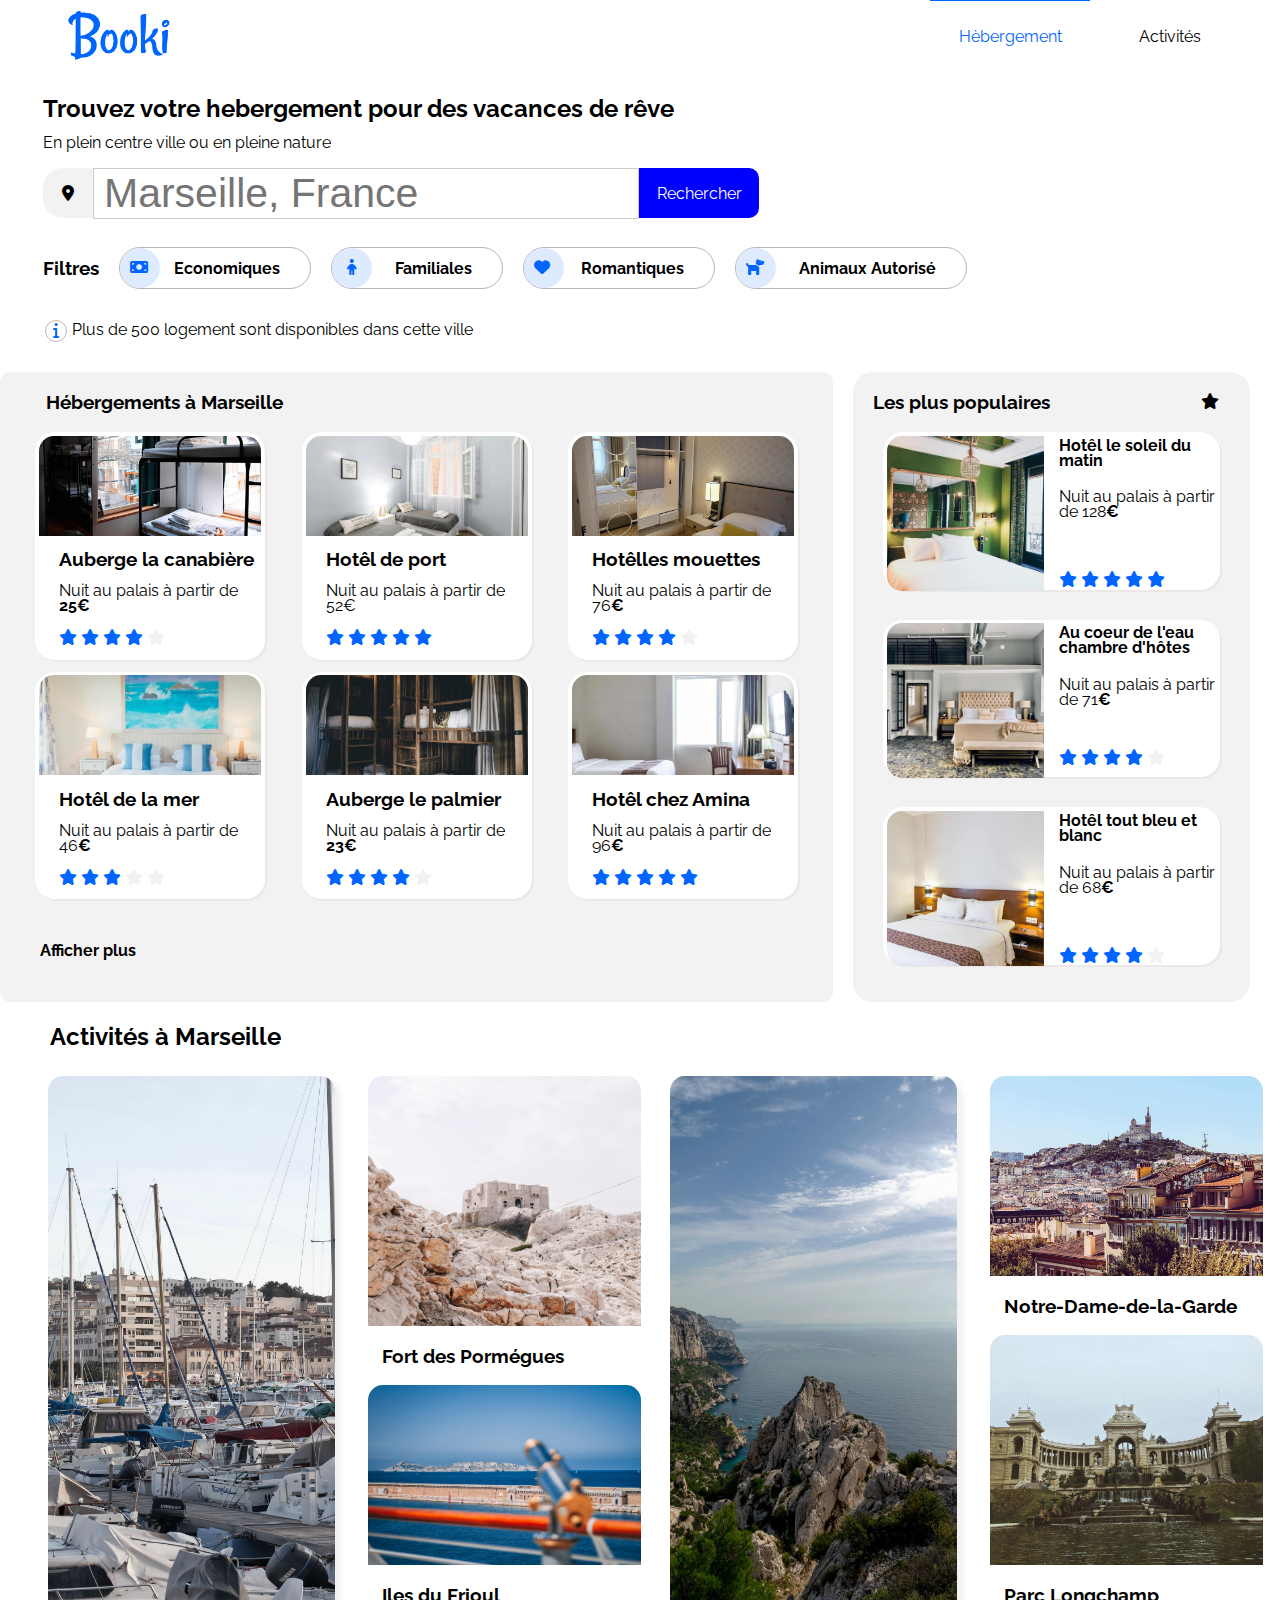
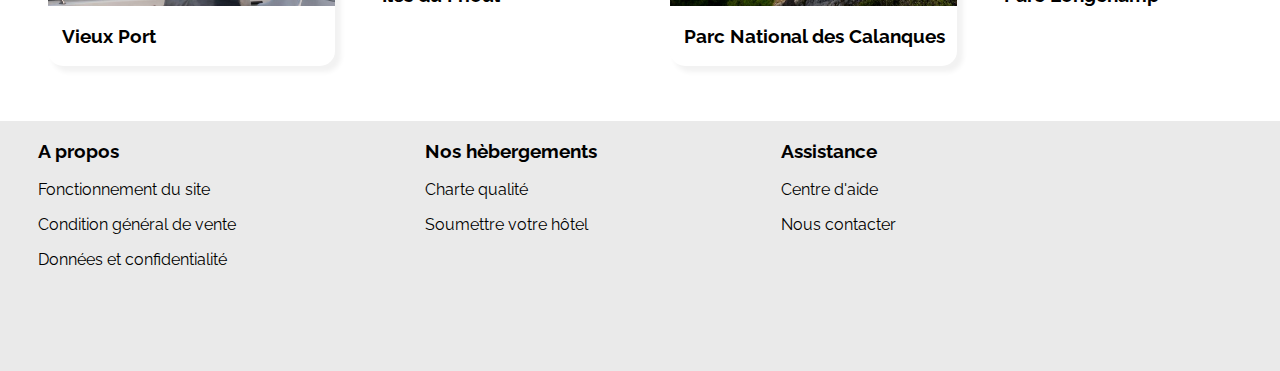
==== commit 56af594c: "third commit" ====
--- a/index.html
+++ b/index.html
@@ -14,7 +14,7 @@
 <body>
     <div class="main">
         <header class="NAV">
-            <div class="send size-liens flex-between flex-column-betweens">
+            <div class="send size-liens/ flex-between flex-column-betweens">
                 <div class="content-logo">
                 <img src="./Image-booki/Booki@3x.png" alt="logo Booki" class="size-lien">
             </div>
@@ -41,7 +41,7 @@
                         <div class="back-gris flex-centre icon-size">
                             <i class="fa-solid fa-location-dot"></i>
                         </div>
-                        <div>
+                        <div class="loge">
                             <input class="bordure-none padding-search" type="search"
                                 placeholder="Marseille, France">
                         </div>
@@ -95,15 +95,15 @@
         </div>
     </div>
     <section class="flex-aro sendw">
-        <div id="Hèbergement" class="flex-column-around flex-column-arounds  size-hebergements back-gris bloc-hebergements">
-            <h3 class="sendi sam">Hébergements à Marseille</h3>
-            <div class="bloc1 flex-between5">
+        <div id="Hèbergement" class="size-hebergements back-gris bloc-hebergements">
+            <h3 class="sendi">Hébergements à Marseille</h3>
+            <div class="hebergement-wrap flex-between">
                 <div class="cube-hebergements">
                     <div class="cube-details-hebergement">
                         <div class="imghebergements1 card--imghebergements"></div>
                         <div class="spacen sends">
                             <h3>Auberge la canabière</h3>
-                            <p class="space">Nuit au palais à partir de <strong>25€</strong></p>
+                            <p class="spaces">Nuit au palais à partir de <strong>25€</strong></p>
                             <div><i class="fa-solid fa-star color"></i>
                                 <i class="fa-solid fa-star color"></i>
                                 <i class="fa-solid fa-star color"></i>
@@ -118,7 +118,7 @@
                         <div class="imghebergements2 card--imghebergements"></div>
                         <div class="cube-details-hebergement sends">
                             <h3>Hotêl de port</h3>
-                            <p class="space">Nuit au palais à partir de <strong></strong>52€</p>
+                            <p class="spaces">Nuit au palais à partir de <strong></strong>52€</p>
                             <div><i class="fa-solid fa-star color"></i>
                                 <i class="fa-solid fa-star color"></i>
                                 <i class="fa-solid fa-star color"></i>
@@ -133,24 +133,22 @@
                         <div class="imghebergements3 card--imghebergements"></div>
                         <div class="cube-details-hebergement sends">
                             <h3>Hotêlles mouettes</h3>
-                            <p class="space">Nuit au palais à partir de 76<strong>€</strong></p>
-                            <div><i class="fa-solid fa-star color"></i>
-                                <i class="fa-solid fa-star color"></i>
-                                <i class="fa-solid fa-star color"></i>
-                                <i class="fa-solid fa-star color"></i>
-                                <i class="fa-solid fa-star coleur"></i>
-                            </div>
-                        </div>
-                    </div>
-                </div>
-            </div>
-            <div class="bloc2 flex-between5">
+                            <p class="spaces">Nuit au palais à partir de 76<strong>€</strong></p>
+                            <div><i class="fa-solid fa-star color"></i>
+                                <i class="fa-solid fa-star color"></i>
+                                <i class="fa-solid fa-star color"></i>
+                                <i class="fa-solid fa-star color"></i>
+                                <i class="fa-solid fa-star coleur"></i>
+                            </div>
+                        </div>
+                    </div>
+                </div>
                 <div class="cube-hebergements">
                     <div class="spacen">
                         <div class="imghebergements4 card--imghebergements"></div>
                         <div class="cube-details-hebergement sends">
                             <h3>Hotêl de la mer</h3>
-                            <p class="space">Nuit au palais à partir de 46<strong>€</strong></p>
+                            <p class="spaces">Nuit au palais à partir de 46<strong>€</strong></p>
                             <div><i class="fa-solid fa-star color"></i>
                                 <i class="fa-solid fa-star color"></i>
                                 <i class="fa-solid fa-star color"></i>
@@ -165,7 +163,7 @@
                         <div class="imghebergements5 card--imghebergements"></div>
                         <div class="cube-details-hebergement sends">
                             <h3>Auberge le palmier</h3>
-                            <p class="space">Nuit au palais à partir de <strong>23€</strong></p>
+                            <p class="spaces">Nuit au palais à partir de <strong>23€</strong></p>
                             <div><i class="fa-solid fa-star color"></i>
                                 <i class="fa-solid fa-star color"></i>
                                 <i class="fa-solid fa-star color"></i>
@@ -180,21 +178,21 @@
                         <div class="imghebergements6 card--imghebergements"></div>
                         <div class="cube-details-hebergement sends">
                             <h3>Hotêl chez Amina</h3>
-                            <p class="space">Nuit au palais à partir de 96<strong>€</strong></p>
-                            <div><i class="fa-solid fa-star color"></i>
-                                <i class="fa-solid fa-star color"></i>
-                                <i class="fa-solid fa-star color"></i>
-                                <i class="fa-solid fa-star color"></i>
-                                <i class="fa-solid fa-star color"></i>
-                            </div>
-                        </div>
-                    </div>
-                </div>
-
-            </div>
-            <p class="sends sams2"><strong>Afficher plus</strong></p>
-        </div>
-        <div class="flex-column-around size-populaires back-gris bloc-populaires se">
+                            <p class="spaces">Nuit au palais à partir de 96<strong>€</strong></p>
+                            <div><i class="fa-solid fa-star color"></i>
+                                <i class="fa-solid fa-star color"></i>
+                                <i class="fa-solid fa-star color"></i>
+                                <i class="fa-solid fa-star color"></i>
+                                <i class="fa-solid fa-star color"></i>
+                            </div>
+                        </div>
+                    </div>
+                </div>
+
+            </div>
+            <p class="sends sams2 sums"><strong>Afficher plus</strong></p>
+        </div>
+        <div class="size-populaires back-gris bloc-populaires se">
             <div class="flex-between sends sam">
                 <h3>Les plus populaires</h3>
                 <div class="sun samin">
--- a/styles.css
+++ b/styles.css
@@ -65,10 +65,17 @@
     flex-direction: column;
     justify-content: space-around;
 }
+.flex-column-arounds {
+    flex-direction: column;
+    justify-content: around;
+}
 .flex-column-between {
     display: flex;
     flex-direction: column;
-    justify-content: space-between;
+    /* justify-content: space-between; */
+}
+.hebergement-wrap {
+    display: flex;flex-wrap: wrap;
 }
 .circle {
     width: 20px;
@@ -195,6 +202,7 @@
 .info {
     display: flex;
     align-items: center;
+    cursor: pointer;
 }
 .round {
     width: 20px;
@@ -221,12 +229,12 @@
     height: 630px;
     margin-right: 20px;
     border-radius: 10px;
+    cursor: pointer;
     background-color: #f2f2f2;
 }
 .bloc-hebergements {
     padding-left: 20px;
     padding-right: 20px;
-    display: flex;
 }
 .bloc1 {
     margin-bottom: 10px;
@@ -242,7 +250,7 @@
     line-height : 15px;
 }
 .space {
-    line-height : 2%;
+    line-height : 1%;
 }
 .spacen {
     line-height : 10px;
@@ -254,13 +262,14 @@
     line-height : 70px;
 }
 .cube-hebergements {
-    width: 40%;
-    height: auto;
+    width: 28%;
+    height: 220px;
     background-color: white;
     padding: 0.5%;
     border-radius: 20px;
     margin-right: 15px;
     margin-bottom: 12px;
+    margin-top: 0px;
     margin-left: 15px;
     cursor: pointer;
     box-shadow: 2px 2px rgb(238, 231, 231);
@@ -278,13 +287,14 @@
     height: 630px;
     margin-right: 50px;
     border-radius: 20px;
+    cursor: pointer;
     background-color: #f2f2f2;
 }
 .card--imghebergements {
     background-size: cover;
     background-position: center;
     width: 100%;
-    height: 120px;
+    height: 100px;
     border-radius: 15px 15px 0 0;
 }
 .imghebergements1 {
@@ -375,6 +385,7 @@
     width: 25%;
     border-radius: 15px;
     margin-left: 48px;
+    cursor: pointer;
     box-shadow: 5px 5px 5px 1px #f2f2f2;
 }
 .cube-activités:hover {
@@ -387,6 +398,7 @@
     width: 95%;
     border-radius: 15px;
     margin-left: 33px;
+    cursor: pointer;
     box-shadow: 5x 5px 5px 1px #f2f2f2;
 }
 /* fin reglage bloc*/
@@ -451,6 +463,7 @@
 /* footer */
 .footer {
     height: 250px;
+    cursor: pointer;
     background-color: rgba(128, 128, 128, 0.164);
     
 }
@@ -500,7 +513,7 @@
     font-style: normal;
 }
 .padding-search {
-    padding-left: 20px;
+    padding-left: 10px;
     border: 1px solid rgba(201, 189, 189, 0.822);
 }
 .recherche {
@@ -528,12 +541,13 @@
 }
 /*HEADER */
 .bordure-search {
+    width: 100%;
     border-radius: 10px;
-    border: 0.5px solid white;
-}
-.padding-search {
+    /* border: 0.5px solid white; */
+}
+/* .padding-search {
     padding-left: 20px;
-}
+} */
 .icon-size {
 height: 50px;
 width: 50px;
@@ -606,7 +620,7 @@
     margin-top: 2px;
 }
 .sam {
-    margin-top: 10px;
+    margin-top: 0px;
 }
 .sami {
     margin-top: 20px;
@@ -624,7 +638,7 @@
     margin-bottom: 30px;
 }
 .sams2 {
-    margin-bottom: 30px;
+    margin-top: 30px;
 }
 .sams1 {
     margin-bottom: 100px;
@@ -670,7 +684,7 @@
 
     @media screen and (min-width:0px) and (max-width: 700px) {
         body {
-            background-color: rgb(207, 195, 16);
+            /* background-color: rgb(207, 195, 16); */
             margin: 0px;
         }
         .mobile-filtre-wrap {
@@ -682,9 +696,27 @@
             display: flex;
             justify-content: center;
         }
+        .icon-size {
+            height: 23px;
+            min-width: 0px;
+            max-width: 40px;
+            border-radius: 10px 0 0 10px;
+        }
         .size-lien {
             width: 160px;
             height: 70px;
+        }
+        input {
+            font-size:100%;
+        }
+        .loge {
+            min-width: 0%;
+            max-width: 100%;
+            height: 100%;
+        }
+        .padding-search {
+            padding-left: 10px; 
+            border: 1px solid rgba(201, 189, 189, 0.822);
         }
         .flex-centre {
             display: flex;
@@ -706,8 +738,9 @@
             color: white;
         }
         .buttom-searche {
-            height: 50px;
-            width: 60px;
+            height: 23px;
+            min-width: 60px;
+            max-width: 60px;
             margin-right: 30px;
             border-radius: 0px 5px 5px 0px;
             color: white;
@@ -760,12 +793,18 @@
             margin-bottom: 10px;
             cursor: pointer;
         }
+        .sa {
+            margin-top: 20px;
+        }
         .card--imghebergements {
             background-position: center;
             width: 100%;
             margin-left: 0px;
             border-radius: 15px 15px 0 0;
         }
+        .spa {
+            line-height : 90px;
+        }
         .sam {
             margin-top: 0px;
         }
@@ -779,6 +818,7 @@
             margin-bottom: 0px;
         }
         .bordure-search {
+            width: 100%;
             border: 0px solid white;
         }
         .bloc3 {
@@ -818,7 +858,7 @@
             background-color: #f2F2F2;
         }
         .cube-hebergements { 
-            width: 92%;   
+            width: 91%;   
             margin-bottom: 40px;
             cursor: pointer;
             margin-left: 20px;
@@ -836,6 +876,9 @@
         .send {
             margin-left: 0px;
         }
+        .sums {
+            margin-left: 30px;
+        }
         .bloc1 {
             flex-direction: column;
             margin-bottom: 0;
@@ -876,7 +919,7 @@
             margin-right: 0px;
         }
         .bloc-activités {
-            width: 96%;
+            width: 93%;
             margin-left: 0px;
             height: 1350px;   
         }
@@ -891,19 +934,19 @@
             transform: scale(1.02);
         }
         .cube-activités {
-            width: 97%;
+            width: 98%;
             height: 200px;
-            margin-top: 20px;
-            margin-left: 0px;
+            margin-top: 0px;
+            margin-left: 10px;
         }
         .tu {
             margin-left: 10px;
         }
         .cube-activités2356 {
-            width: 97%;
+            width: 98%;
             height: 200px;
-            margin-top: 0px;
-            margin-left: 0px;
+            margin-top: 17px;
+            margin-left: 5px;
             box-shadow: 5px 5px 5px 1px #f2f2f2;
         }
         .img-activités1 {
@@ -957,7 +1000,7 @@
             margin-left: 10px;
         }
         .senul {
-            margin-left: 20px;
+            margin-left: 25px;
         }
         .sends2 {
             margin-left: 0px;
@@ -1173,12 +1216,11 @@
 /*  */
     @media screen and (min-width:701px) and (max-width:1024px) {
         body {
-            background-color: rgb(23, 12, 126);
+            /* background-color: rgb(23, 12, 126); */
         }
         .mobile-filtre-wrap {
-            flex-direction: column;
             align-items: flex-start;
-            
+            display: flex;flex-wrap: wrap;
         }
         .filtre-texte-icone {
             margin-bottom: 20px
@@ -1187,7 +1229,33 @@
             display: flex;
             flex-direction: column;
             justify-content: center;
+            cursor: pointer;
             border: 0px;
+        }
+        .icon-size {
+            height: 42px;
+           min-width: 50px;
+           max-width: 50px;
+            border-radius: 10px 0 0 10px;
+        }
+        .buttom-search {
+            height: 42px;
+            max-width: 120px;
+            min-width: 60px;
+            color: white;
+        }
+        .buttom-searche {
+            height: 50px;
+            width: 0px;
+            border-radius: 0px 5px 5px 0px;
+            color:;
+        }
+        .bordure-search {
+            border-radius: 10px;
+            border: 0.5px solid white;
+        }
+        input {
+            font-size: 31px;
         }
         .samin {
             margin-top: 20px;
@@ -1223,7 +1291,7 @@
             height: 420px;
             margin-bottom: 20px;
             margin-left: 10px;
-            background-color: #b11111;
+            background-color: #f2f2f2;
         }
         .sendw {
             margin-left: 20px;
@@ -1236,17 +1304,17 @@
             margin-left: 5px;
         }
         .card--populaires {
-            width: 140px;
+            width: 40%;
             height: 165px;
             border-radius: 15px 15px 15px 15px;
         }
         .cube-imgpopulaires {
-            width: 40%;
-            height: 185px;
-            background-color: rgb(20, 151, 53);
+            width: 45%;
+            height: 165px;
+            background-color: white;
             padding: 1%;
             border-radius: 20px;
-            margin-left: 10px;
+            margin-left: 0px;
             margin-right: 0px;
             box-shadow: 2px 2px rgb(238, 231, 231);
         } 
@@ -1257,7 +1325,7 @@
             display: flex;
             flex-direction: row;
             /* flex-wrap: wrap; */
-            justify-content: start;
+            justify-content: space-around;
             /* justify-content: space-between; */
         }
         .flex-between5 {
@@ -1278,27 +1346,27 @@
             justify-content: space-around;
         }
         .cube-hebergements { 
-            width: 560px;   
+            width: 580px;   
             margin-bottom: 40px;
             cursor: pointer;
-            box-shadow: 2px 2px rgb(10, 4, 4);
+            box-shadow: 2px 2px white;
         } 
         .size-hebergements {
             width: 90%;
             height: 650px;
             margin-right: 20px;
             border-radius: 10px;
-            background-color: #0f5318;
+            background-color: #f2f2f2;
         }
         .bloc-hebergements {
             padding-left: 0px;
             padding-right: 0px;
-            display: flex;
         }
         .cube-hebergements {
             width: 40%;
             height: auto;
-            background-color: rgb(15, 12, 12);
+            margin-right: px;
+            background-color: white;
             cursor: pointer;
             box-shadow: 2px 2px rgb(238, 231, 231);
         }
@@ -1314,12 +1382,15 @@
             margin-bottom: 10px;
             cursor: pointer;
         }
+        .flex-column-between {
+            display: flex;
+            flex-direction: column;
+            justify-content: space-between;
+        }
         .flex-column-between1 {
             display: flex;
             flex-direction: row;
             flex-wrap: wrap;
-            justify-content: start;
-            /*justify-content: space-between;*/
         }
         .activités {
             margin-top: 50px;
@@ -1410,14 +1481,105 @@
             margin-left: 32px;
         }
         .resil {
-            margin-left: 65px;
+            margin-left: 95px;
+        }
+        .marge-bloc-foot1 {
+            margin-left: 15%;
         }
     }    
-    /* @media screen and (min-width:1025px) and (max-width: 1200px) {
+    @media screen and (min-width:1025px) and (max-width: 1250px) {
         body {
-            background-color: rgb(34, 119, 9);
-        }
-    } */ 
+            /* background-color: rgb(34, 119, 9); */
+        }
+        .mobile-filtre-wrap {
+            align-items: flex-start;
+            display: flex;flex-wrap: wrap;
+        }
+        .icon-size {
+            height: 40px;
+            width: 50px;
+            border-radius: 10px 0 0 10px;
+        }
+        .buttom-search {
+            height: 40px;
+            width: 120px;
+            color: white;
+        }
+        input {
+            font-size: 31px;
+        }
+        .flex-aro {
+            display: flex;
+            flex-direction: column-reverse;
+            align-items: center;
+        }
+        .marge-bloc-foot1 {
+            margin-left: 7%;
+        }
+        .size-populaires{
+            flex: 1;
+            width: 88%;
+            height: 400px;
+            margin-left: 0px;
+            padding-left: 15px;
+            margin-bottom: 10px;
+            padding-right: 15px;
+            background-color: #f2f2f2;
+        }
+        .flex-column-between1 {
+            display: flex;
+            flex-direction: row;
+            flex-wrap: wrap;
+            justify-content: space-between; 
+        }
+        .cube-imgpopulaires {
+            width: 28%;
+            height: 165px;
+            background-color: white;
+            padding: 1%;
+            border-radius: 20px;
+            margin-left:  15px;
+            font-size: px;
+            margin-right: 15px;
+            box-shadow: 2px 2px rgb(238, 231, 231);
+        }
+        .card--populaires {
+            width: 48%;
+            height: 165px;
+            border-radius: 15px 15px 15px 15px;
+        }
+        .flex-centres {
+            display: flex;flex-wrap: wrap;
+            justify-content: center;
+            align-items: center;
+        } 
+        .bloc-activités {
+            width: 96%;
+            height: 1220px;
+        }
+        .bloc-activités2356 {
+            width: 45%;
+            height: 590px;
+        }
+        .cube-activités {
+            width: 45%;
+            border-radius: 15px;
+            margin-left: 20px;
+            box-shadow: 5px 5px 5px 1px #f2f2f2;
+        }
+        .cube-activités:hover {
+            transform: scale(1.01);
+        }
+        .cube-activités2356:hover{
+            transform: scale(1.01);
+        }
+        .cube-activités2356 {
+            width: 95%;
+            border-radius: 15px;
+            margin-left: 30px;
+            box-shadow: 5x 5px 5px 1px #f2f2f2;
+        }
+    } 
 
 
 
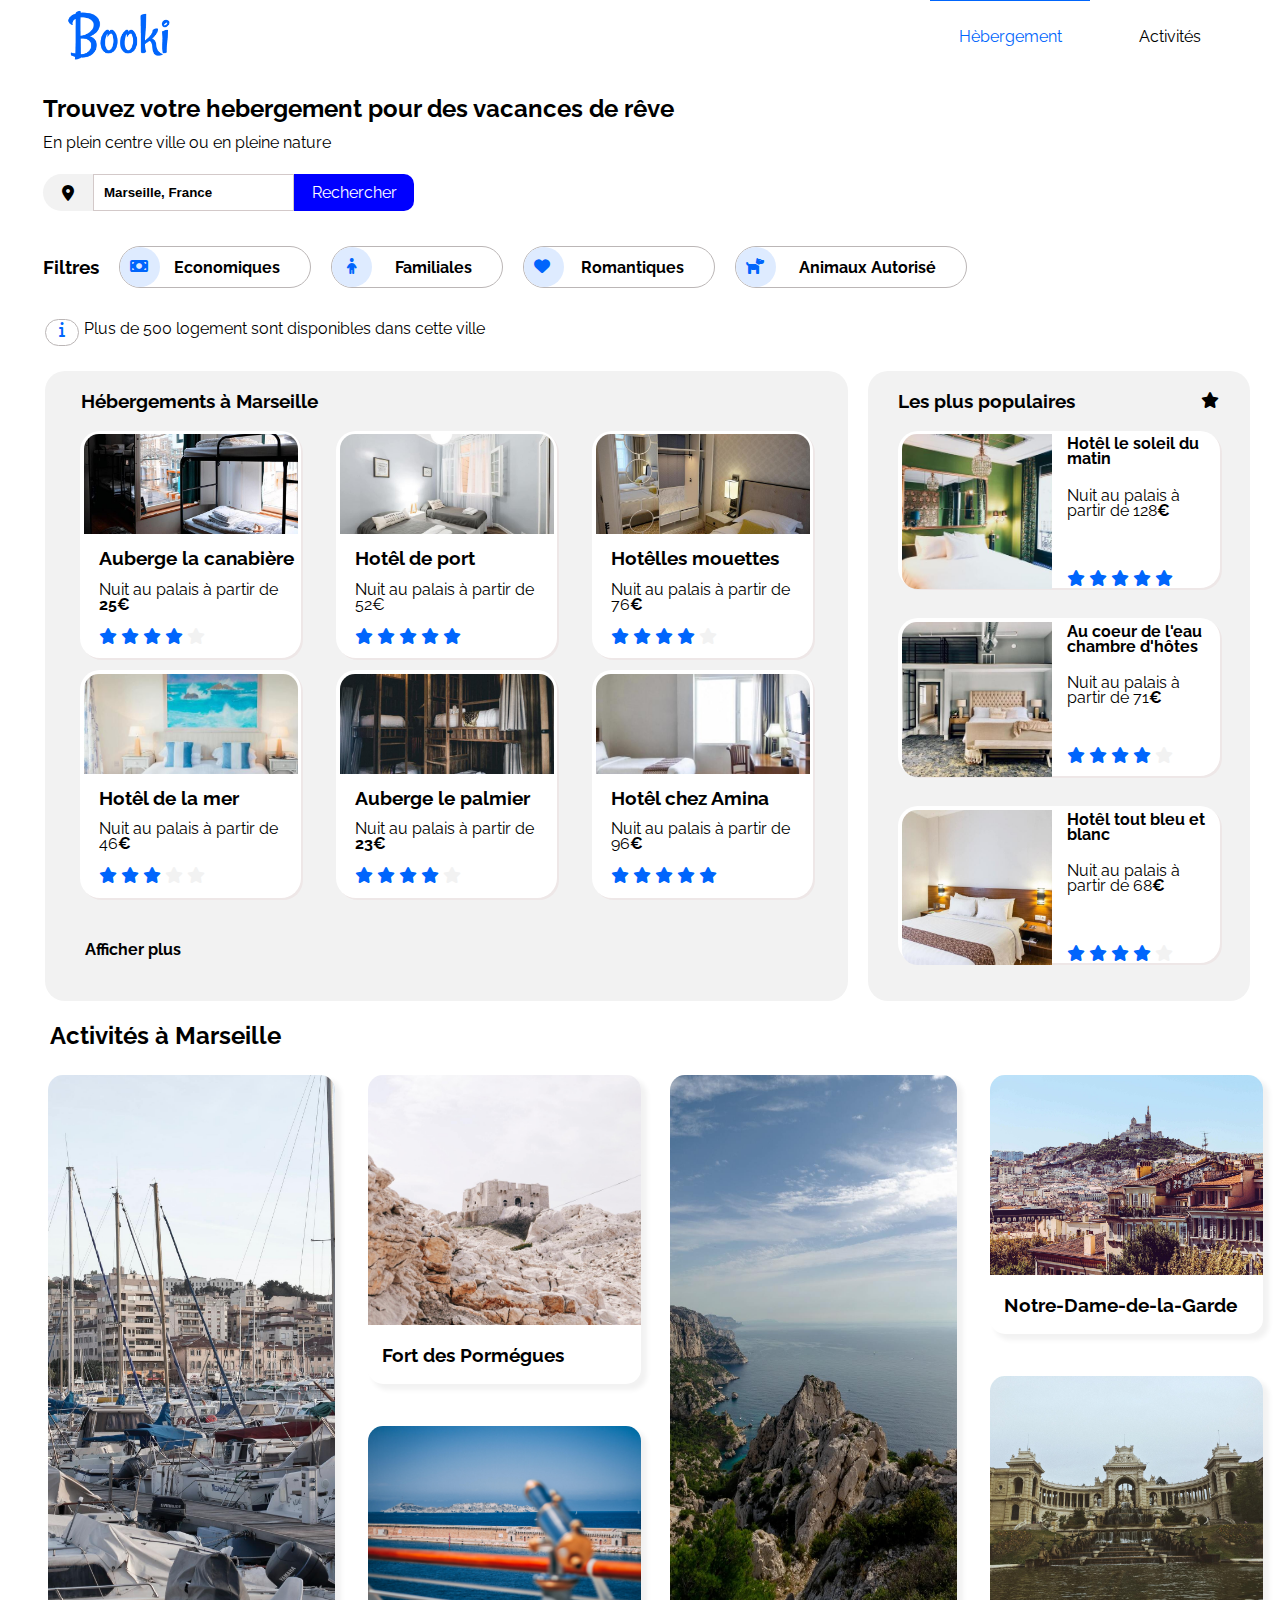
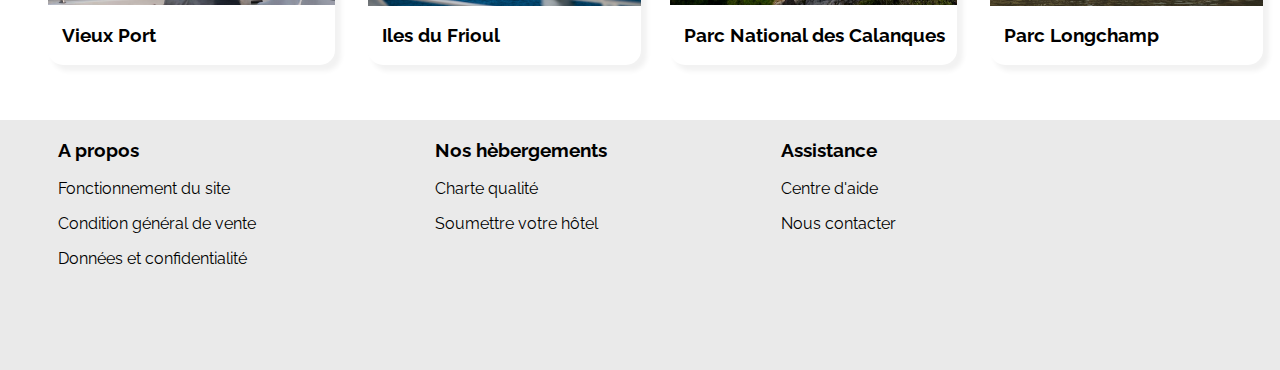
==== commit 1904e0ce: "second commit" ====
--- a/index.html
+++ b/index.html
@@ -42,8 +42,10 @@
                             <i class="fa-solid fa-location-dot"></i>
                         </div>
                         <div class="loge">
-                            <input class="bordure-none padding-search" type="search"
+                            <strong>
+                            <input class="bordure-none padding-search" type="text"
                                 placeholder="Marseille, France">
+                            </strong>
                         </div>
                         <div class="back-bleu flex-centre buttom-search">Rechercher</div>
                         <div class="back-bleue flex-centren buttom-searche"><i class="fa-solid fa-magnifying-glass"></i></div>
@@ -97,7 +99,7 @@
     <section class="flex-aro sendw">
         <div id="Hèbergement" class="size-hebergements back-gris bloc-hebergements">
             <h3 class="sendi">Hébergements à Marseille</h3>
-            <div class="hebergement-wrap flex-between">
+            <div class="hebergement-wrap flex-between5">
                 <div class="cube-hebergements">
                     <div class="cube-details-hebergement">
                         <div class="imghebergements1 card--imghebergements"></div>
@@ -190,10 +192,10 @@
                 </div>
 
             </div>
-            <p class="sends sams2 sums"><strong>Afficher plus</strong></p>
+            <p class="sams2 sums"><strong>Afficher plus</strong></p>
         </div>
         <div class="size-populaires back-gris bloc-populaires se">
-            <div class="flex-between sends sam">
+            <div class="flex-between sends5 sam">
                 <h3>Les plus populaires</h3>
                 <div class="sun samin">
                     <i class="fa-solid fa-star"></i>
@@ -247,7 +249,7 @@
     </section>
     <section class="Activités">
         <h2 id="Activités" class="senul">Activités à Marseille</h2>
-        <div class="bloc-activités flex-centres res">
+        <div class="bloc-activités flex-centres res1">
             <div class="cube-activités flex-column-centre">
                 <div class="img-activités1"></div>
                 <div class="hauteur-titre titre-activités">
--- a/styles.css
+++ b/styles.css
@@ -67,12 +67,11 @@
 }
 .flex-column-arounds {
     flex-direction: column;
-    justify-content: around;
 }
 .flex-column-between {
     display: flex;
     flex-direction: column;
-    /* justify-content: space-between; */
+    justify-content: space-between;
 }
 .hebergement-wrap {
     display: flex;flex-wrap: wrap;
@@ -132,8 +131,13 @@
     border-radius: 50px;
     margin-right: 20px;
 }
+::placeholder {
+    color: black;
+}
 .bordure-none {
     border: none;
+    color: black;
+    font-weight: bold;
 }
 .section-title {
     font-weight: bold;
@@ -205,8 +209,8 @@
     cursor: pointer;
 }
 .round {
-    width: 20px;
-    height: 20px;
+    width: 32px;
+    height: 25px;
     text-align: center;
     border: 1px solid rgb(187, 182, 182);
     border-radius: 25px;
@@ -228,7 +232,8 @@
     width: 85%;
     height: 630px;
     margin-right: 20px;
-    border-radius: 10px;
+    margin-left: 45px;
+    border-radius: 20px;
     cursor: pointer;
     background-color: #f2f2f2;
 }
@@ -398,8 +403,9 @@
     width: 95%;
     border-radius: 15px;
     margin-left: 33px;
+    /* margin-top: 15px; */
     cursor: pointer;
-    box-shadow: 5x 5px 5px 1px #f2f2f2;
+    box-shadow: 5px 5px 5px 1px #f2f2f2;
 }
 /* fin reglage bloc*/
 .hauteur {
@@ -474,7 +480,7 @@
     height: 50px;
 }
 .marge-bloc-foot1 {
-    margin-left: 3%;
+    margin-left: 4.5%;
 }
 .marge-bloc-foot3 {
     margin-right: 30%;
@@ -513,7 +519,7 @@
     font-style: normal;
 }
 .padding-search {
-    padding-left: 10px;
+    padding: 10px 10px 10px 10px;
     border: 1px solid rgba(201, 189, 189, 0.822);
 }
 .recherche {
@@ -532,16 +538,19 @@
     height: 50px;
     width: 120px;
     color: white;
+    opacity: 1;
 }
 .buttom-searche {
     height: 50px;
     width: 50px;
     border-radius: 0px 5px 5px 0px;
     color: white;
+    opacity: 0;
 }
 /*HEADER */
 .bordure-search {
     width: 100%;
+
     border-radius: 10px;
     /* border: 0.5px solid white; */
 }
@@ -549,7 +558,7 @@
     padding-left: 20px;
 } */
 .icon-size {
-height: 50px;
+height: 37px;
 width: 50px;
 border-radius: 20px 0 0 20px;
 }
@@ -584,10 +593,13 @@
     margin-left: 43px;
 }
 .sendi {
-    margin-left: 26px;
+    margin-left: 16px;
+}
+.sends5 {
+    margin-left: 30px;
 }
 .sends {
-    margin-left: 20px;
+    margin-left: 15px;
 }
 .sends1 {
     margin-left: 50px;
@@ -646,11 +658,11 @@
 form{
     padding: 35px;
 }
-input {
-    font-size: 41px;
-}
+/* input {
+    font-size: 31px;
+} */
 .buttom-search {
-    height: 50px;
+    height: 37px;
     width: 120px;
     color: white;
     cursor: pointer;
@@ -675,6 +687,9 @@
     height: 50px;
     border-radius: 30px;
     margin-right: 20px;
+}
+.sums {
+    margin-left: 20px;
 }
 .filtre-texte-icons:hover > 
 .filtreTexte {
@@ -697,23 +712,26 @@
             justify-content: center;
         }
         .icon-size {
-            height: 23px;
-            min-width: 0px;
-            max-width: 40px;
+            height: 40px;
+            min-width: 0%;
+            max-width: 10%;
             border-radius: 10px 0 0 10px;
         }
         .size-lien {
             width: 160px;
             height: 70px;
         }
-        input {
-            font-size:100%;
+        input[type="text"] {
+            font-size:100% !important;
         }
         .loge {
             min-width: 0%;
             max-width: 100%;
             height: 100%;
         }
+        .sendi {
+            margin-left: 25px;
+        }
         .padding-search {
             padding-left: 10px; 
             border: 1px solid rgba(201, 189, 189, 0.822);
@@ -729,21 +747,23 @@
         .back-bleue {
             background-color: blue;
         }
-        .space {
-            line-height : none;
-        }
+        /* .space {
+            line-height : ;
+        } */
         .buttom-search {
             height: 0px;
             width: 0px;
             color: white;
+            opacity: 0;
         }
         .buttom-searche {
-            height: 23px;
-            min-width: 60px;
-            max-width: 60px;
-            margin-right: 30px;
+            height: 40px;
+            min-width: 10%;
+            max-width: 30%;
+            margin-right: 0%;
             border-radius: 0px 5px 5px 0px;
             color: white;
+            opacity: 1;
         }
         .rest {
             margin-left: 60px;
@@ -754,7 +774,6 @@
         }
         .bordure-nav3 {
             width: 370px;
-            margin-right: px;
             border-top:none;
             border-bottom: 1px solid #0065FC;
         }
@@ -803,7 +822,10 @@
             border-radius: 15px 15px 0 0;
         }
         .spa {
-            line-height : 90px;
+            line-height : 70px;
+        }
+        .spac {
+            line-height : 80px;
         }
         .sam {
             margin-top: 0px;
@@ -838,6 +860,7 @@
             margin-top: 35px;
             background-color: #f2f2f2;
         }
+        
         .cube-imgpopulaires {
             width: auto;
             height: 170px;
@@ -858,10 +881,10 @@
             background-color: #f2F2F2;
         }
         .cube-hebergements { 
-            width: 91%;   
+            width: 90%;   
             margin-bottom: 40px;
             cursor: pointer;
-            margin-left: 20px;
+            margin-left: 25px;
             margin-right: 0px;
             box-shadow: 2px 2px rgb(238, 231, 231);
         } 
@@ -871,7 +894,8 @@
             height: auto;
         }
         .sams2 {
-            margin-bottom: 50px;
+            margin-bottom: 30px;
+            margin-top: 0px;
         }
         .send {
             margin-left: 0px;
@@ -921,11 +945,13 @@
         .bloc-activités {
             width: 93%;
             margin-left: 0px;
-            height: 1350px;   
+            height: 1350px; 
+            margin-left: 10px;  
         }
         .bloc-activités2356 {
             width: 100%;
             margin-top: 22px;
+            margin-left: 10px;
         }
         .cube-activités:hover {
             transform: scale(1.02);
@@ -936,8 +962,8 @@
         .cube-activités {
             width: 98%;
             height: 200px;
-            margin-top: 0px;
-            margin-left: 10px;
+            margin-top: 20px;
+            margin-left: 15px;
         }
         .tu {
             margin-left: 10px;
@@ -994,6 +1020,9 @@
             background-color: #b11111;
         }
         .res {
+            margin-left: 25px;
+        }
+        .res1 {
             margin-left: 15px;
         }
         .senu {
@@ -1233,37 +1262,43 @@
             border: 0px;
         }
         .icon-size {
-            height: 42px;
+            height: 37px;
            min-width: 50px;
            max-width: 50px;
             border-radius: 10px 0 0 10px;
         }
         .buttom-search {
-            height: 42px;
+            height: 37px;
             max-width: 120px;
             min-width: 60px;
             color: white;
+            opacity: 1;
         }
         .buttom-searche {
             height: 50px;
             width: 0px;
-            border-radius: 0px 5px 5px 0px;
-            color:;
+            opacity: 0;
         }
         .bordure-search {
             border-radius: 10px;
-            border: 0.5px solid white;
-        }
-        input {
+        }
+        /* input {
             font-size: 31px;
-        }
+        } */
         .samin {
             margin-top: 20px;
         }
         .circle {
+            width: 20px;
+            height: 20px;
+            padding: 10px;
+            background-color: #deebff;
+            border-radius: 100%;
+        }
+        /* .circle {
             padding: 15px;
             background-color: #deebff;
-        }
+        } */
         .flex-around {
             display: flex;
             flex-direction: column-reverse;
@@ -1293,6 +1328,9 @@
             margin-left: 10px;
             background-color: #f2f2f2;
         }
+        .sums {
+            margin-left: 30px;
+        }
         .sendw {
             margin-left: 20px;
         }
@@ -1303,8 +1341,20 @@
             margin-bottom: 0px;
             margin-left: 5px;
         }
+        .send {
+            margin-left: 45px;
+        }
+        .sendi {
+            margin-left: 30px;
+        }
+        .sends {
+            margin-left: 0px;
+        }
+        .sun {
+            margin-right: 0px;
+        }
         .card--populaires {
-            width: 40%;
+            width: 75%;
             height: 165px;
             border-radius: 15px 15px 15px 15px;
         }
@@ -1326,14 +1376,15 @@
             flex-direction: row;
             /* flex-wrap: wrap; */
             justify-content: space-around;
-            /* justify-content: space-between; */
+            justify-content: space-between;
         }
         .flex-between5 {
             display: flex;
             flex-direction: row;
             flex-wrap: wrap;
+            margin: 0px;
             justify-content: start;
-            /* justify-content: space-between; */
+            justify-content: space-between;
         }
         .flex-column-around {
             display: flex;
@@ -1355,6 +1406,7 @@
             width: 90%;
             height: 650px;
             margin-right: 20px;
+            margin-left: 0px;
             border-radius: 10px;
             background-color: #f2f2f2;
         }
@@ -1365,7 +1417,6 @@
         .cube-hebergements {
             width: 40%;
             height: auto;
-            margin-right: px;
             background-color: white;
             cursor: pointer;
             box-shadow: 2px 2px rgb(238, 231, 231);
@@ -1376,7 +1427,7 @@
             align-items: center;
         } 
         .senul {
-            margin-left: 56px;
+            margin-left: 50px;
         }
         .moon {
             margin-bottom: 10px;
@@ -1392,6 +1443,15 @@
             flex-direction: row;
             flex-wrap: wrap;
         }
+        .cube-hebergements {
+            border-radius: 25px;
+            margin-right: 25px;
+            margin-bottom: 12px;
+            margin-top: 0px;
+            margin-left: 25px;
+            cursor: pointer;
+            box-shadow: 2px 2px rgb(238, 231, 231);
+        } 
         .activités {
             margin-top: 50px;
             margin-bottom: 50px;
@@ -1403,8 +1463,12 @@
             padding-left: 5%;
             width: 100%;
         }
+        .sends5 {
+            margin-left: 0px;
+        }
         .bloc-activités {
-            width: 96%;
+            width: 96.5%;
+            margin-left: 5px;
             height: 1220px;
         }
         .bloc-activités2356 {
@@ -1484,10 +1548,10 @@
             margin-left: 95px;
         }
         .marge-bloc-foot1 {
-            margin-left: 15%;
+            margin-left: 35px;
         }
     }    
-    @media screen and (min-width:1025px) and (max-width: 1250px) {
+    @media screen and (min-width:1024px) and (max-width: 1250px) {
         body {
             /* background-color: rgb(34, 119, 9); */
         }
@@ -1496,25 +1560,28 @@
             display: flex;flex-wrap: wrap;
         }
         .icon-size {
-            height: 40px;
+            height: 37px;
             width: 50px;
             border-radius: 10px 0 0 10px;
         }
         .buttom-search {
-            height: 40px;
+            height: 37px;
             width: 120px;
             color: white;
         }
-        input {
+        .senul {
+            margin-left: 55px;
+        }
+        /* input {
             font-size: 31px;
-        }
+        } */
         .flex-aro {
             display: flex;
             flex-direction: column-reverse;
             align-items: center;
         }
         .marge-bloc-foot1 {
-            margin-left: 7%;
+            margin-left: 5%;
         }
         .size-populaires{
             flex: 1;
@@ -1529,8 +1596,21 @@
         .flex-column-between1 {
             display: flex;
             flex-direction: row;
-            flex-wrap: wrap;
+            /* flex-wrap: wrap; */
             justify-content: space-between; 
+        }
+        .spa {
+            line-height : 90px;
+        }
+        .size-hebergements {
+            flex: 2;
+            width: 88%;
+            height: 630px;
+            margin-right: 20px;
+            margin-left: 0px;
+            border-radius: 10px;
+            cursor: pointer;
+            background-color: #f2f2f2;
         }
         .cube-imgpopulaires {
             width: 28%;
@@ -1544,7 +1624,7 @@
             box-shadow: 2px 2px rgb(238, 231, 231);
         }
         .card--populaires {
-            width: 48%;
+            width: 75%;
             height: 165px;
             border-radius: 15px 15px 15px 15px;
         }
@@ -1553,12 +1633,24 @@
             justify-content: center;
             align-items: center;
         } 
+        .activités {
+            margin-top: 50px;
+            margin-bottom: 50px;
+        }
+        .titre-activités {
+            display: flex;
+            justify-content: flex-start;
+            align-items: center;
+            padding-left: 5%;
+            width: 100%;
+        }
         .bloc-activités {
-            width: 96%;
+            width: 96.5%;
+            margin-left: 5px;
             height: 1220px;
         }
         .bloc-activités2356 {
-            width: 45%;
+            width: 47.5%;
             height: 590px;
         }
         .cube-activités {
@@ -1579,7 +1671,100 @@
             margin-left: 30px;
             box-shadow: 5x 5px 5px 1px #f2f2f2;
         }
-    } 
+        .img-activités1 {
+            background-image: url(./Image-booki/2_large/Bateau.jpg);
+            background-size: cover;
+            background-position: center;
+            width: 100%;
+            height: 530px;
+            border-radius: 15px 15px 0 0;
+        }
+        .img-activités2 {
+            background-image: url(./Image-booki/2_large/Rocher.jpg);
+            background-size: cover;
+            background-position: center;
+            width: 100%;
+            height: 250px;
+            border-radius: 15px 15px 0 0;
+        }
+        .img-activités3 {
+            background-image: url(./Image-booki/2_large/Ocean.jpg);
+            background-size: cover;
+            background-position: center;
+            width: 100%;
+            height: 180px;
+            border-radius: 15px 15px 0 0;
+        }
+        .img-activités4 {
+            background-image: url(./Image-booki/2_large/Ciel.jpg);
+            background-size: cover;
+            background-position: center;
+            width: 100%;
+            height: 530px;
+            border-radius: 15px 15px 0 0;
+        }
+        .img-activités5 {
+            background-image: url(./Image-booki/2_large/Maison.jpg);
+            background-size: cover;
+            background-position: center;
+            width: 100%;
+            height: 200px;
+            border-radius: 15px 15px 0 0;
+        }
+        .img-activités6 {
+            background-image: url(./Image-booki/2_large/Palais.jpg);
+            background-size: cover;
+            background-position: center;
+            width: 100%;
+            height: 230px;
+            border-radius: 15px 15px 0 0;
+        }
+        /* .bloc-activités {
+            height: 1220%;
+        }
+        .bloc-activités2356 {
+            width: 45%;
+            height: 590px;
+            
+        }
+        /* .cube-activités {
+            width: 45%;
+            border-radius: 15px;
+        
+            box-shadow: 5px 5px 5px 1px #f2f2f2;
+        } */
+        /* .cube-activités:hover {
+            transform: scale(1.01);
+        }
+        .cube-activités2356:hover{
+            transform: scale(1.01);
+        }
+        .cube-activités2356 {
+            width: 96%;
+            border-radius: 15px;
+            margin-left: 30px;
+            box-shadow: 5x 5px 5px 1px #f2f2f2;
+        }
+        .cube-activités {
+            width: 45%;
+            border-radius: 15px;
+            margin-left: 0px;
+            cursor: pointer;
+            box-shadow: 5px 5px 5px 1px #f2f2f2;
+        } */
+        .size-hebergements { 
+            flex: 2;
+            width: 90%;
+            height: 630px;
+            margin-right: 0px;
+            margin-left:0px;
+            padding-left: 0px;
+            padding-right: 0px;
+            border-radius: 10px;
+            cursor: pointer;
+            background-color: #f2f2f2;
+        }
+ } 
 
 
 
